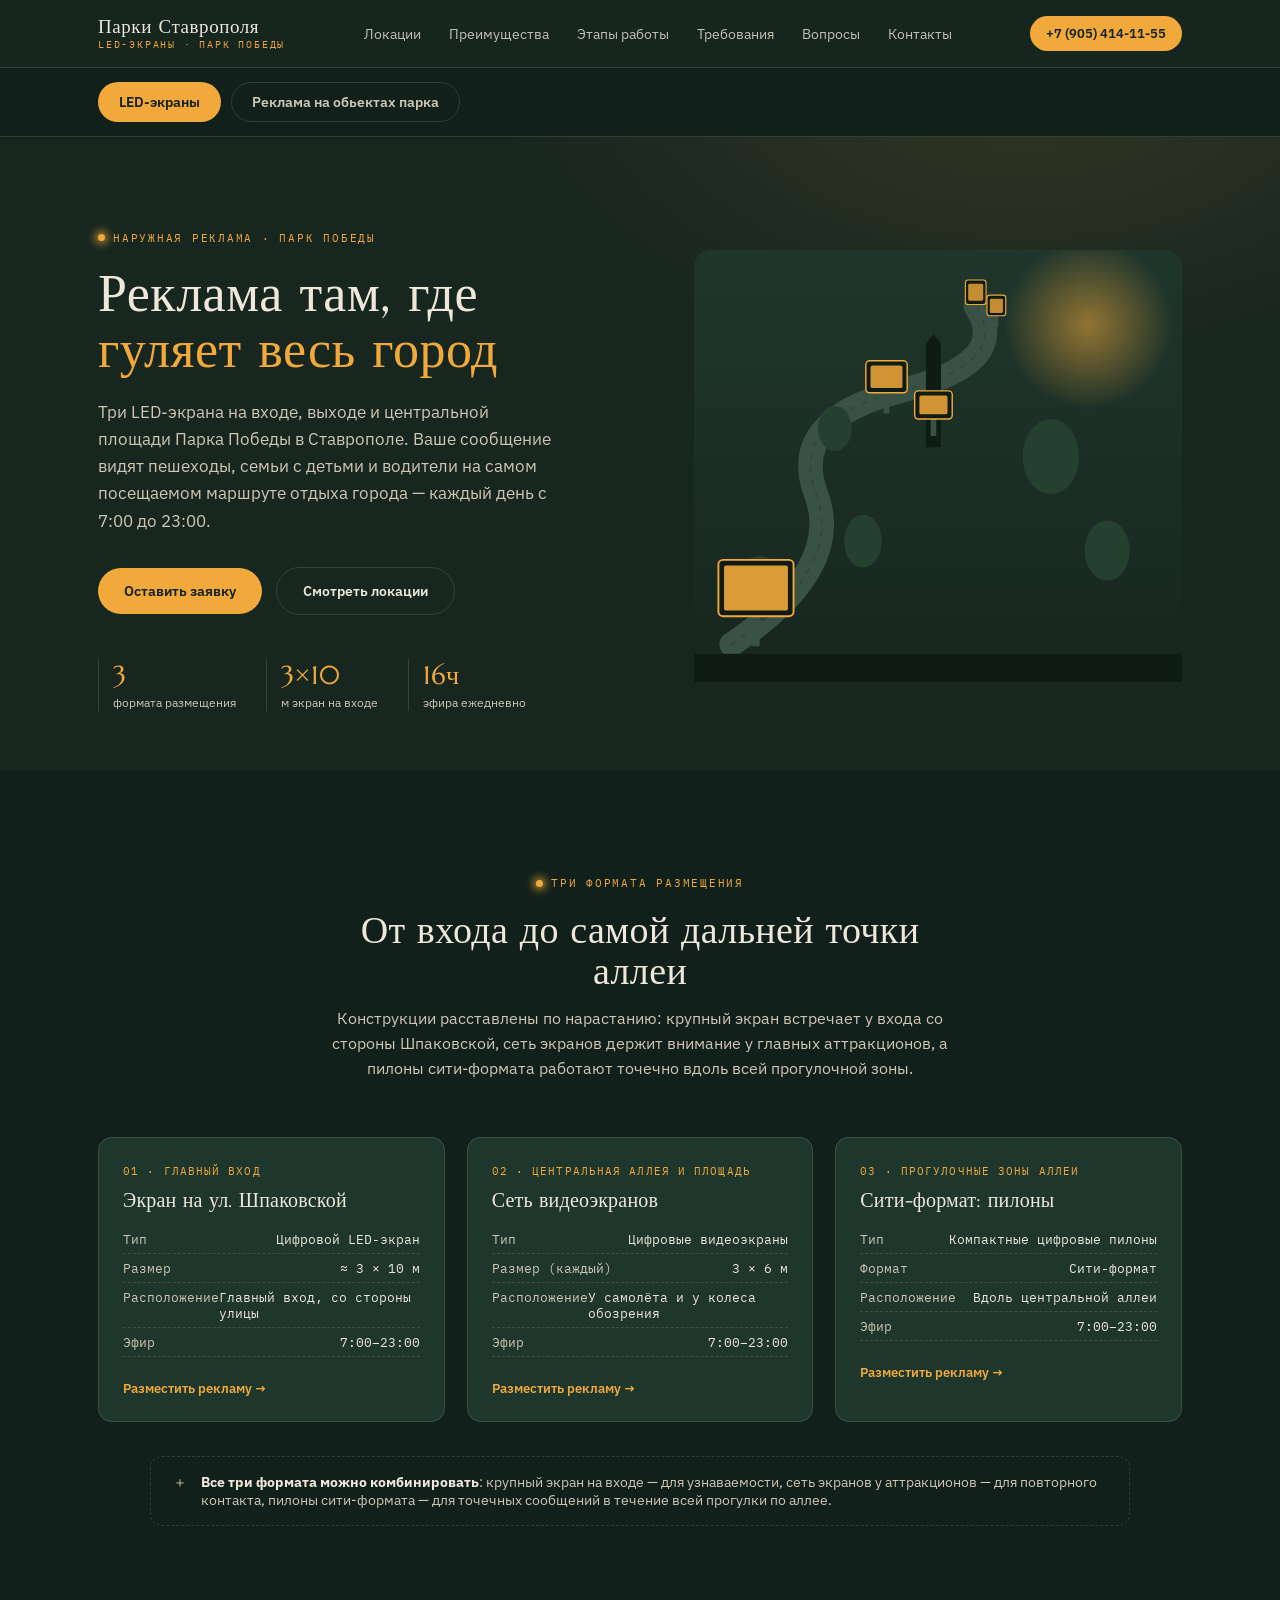
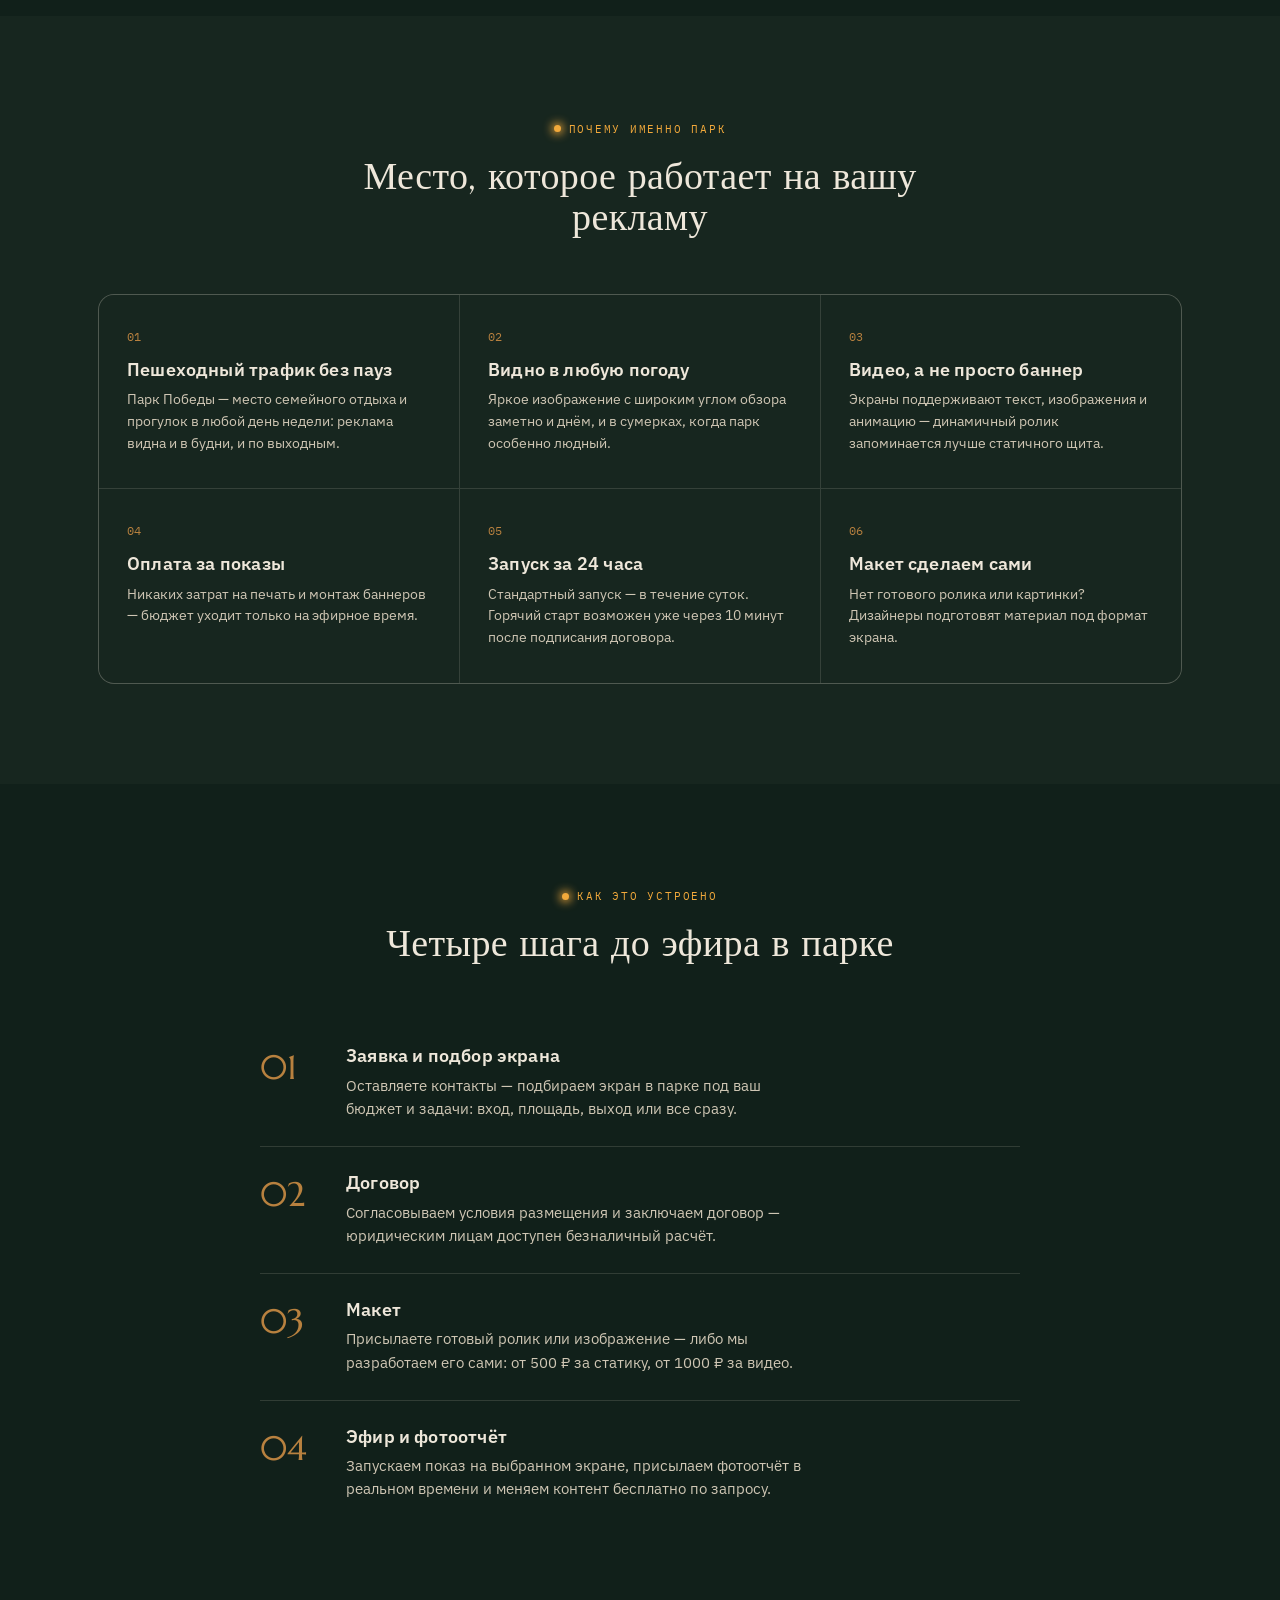
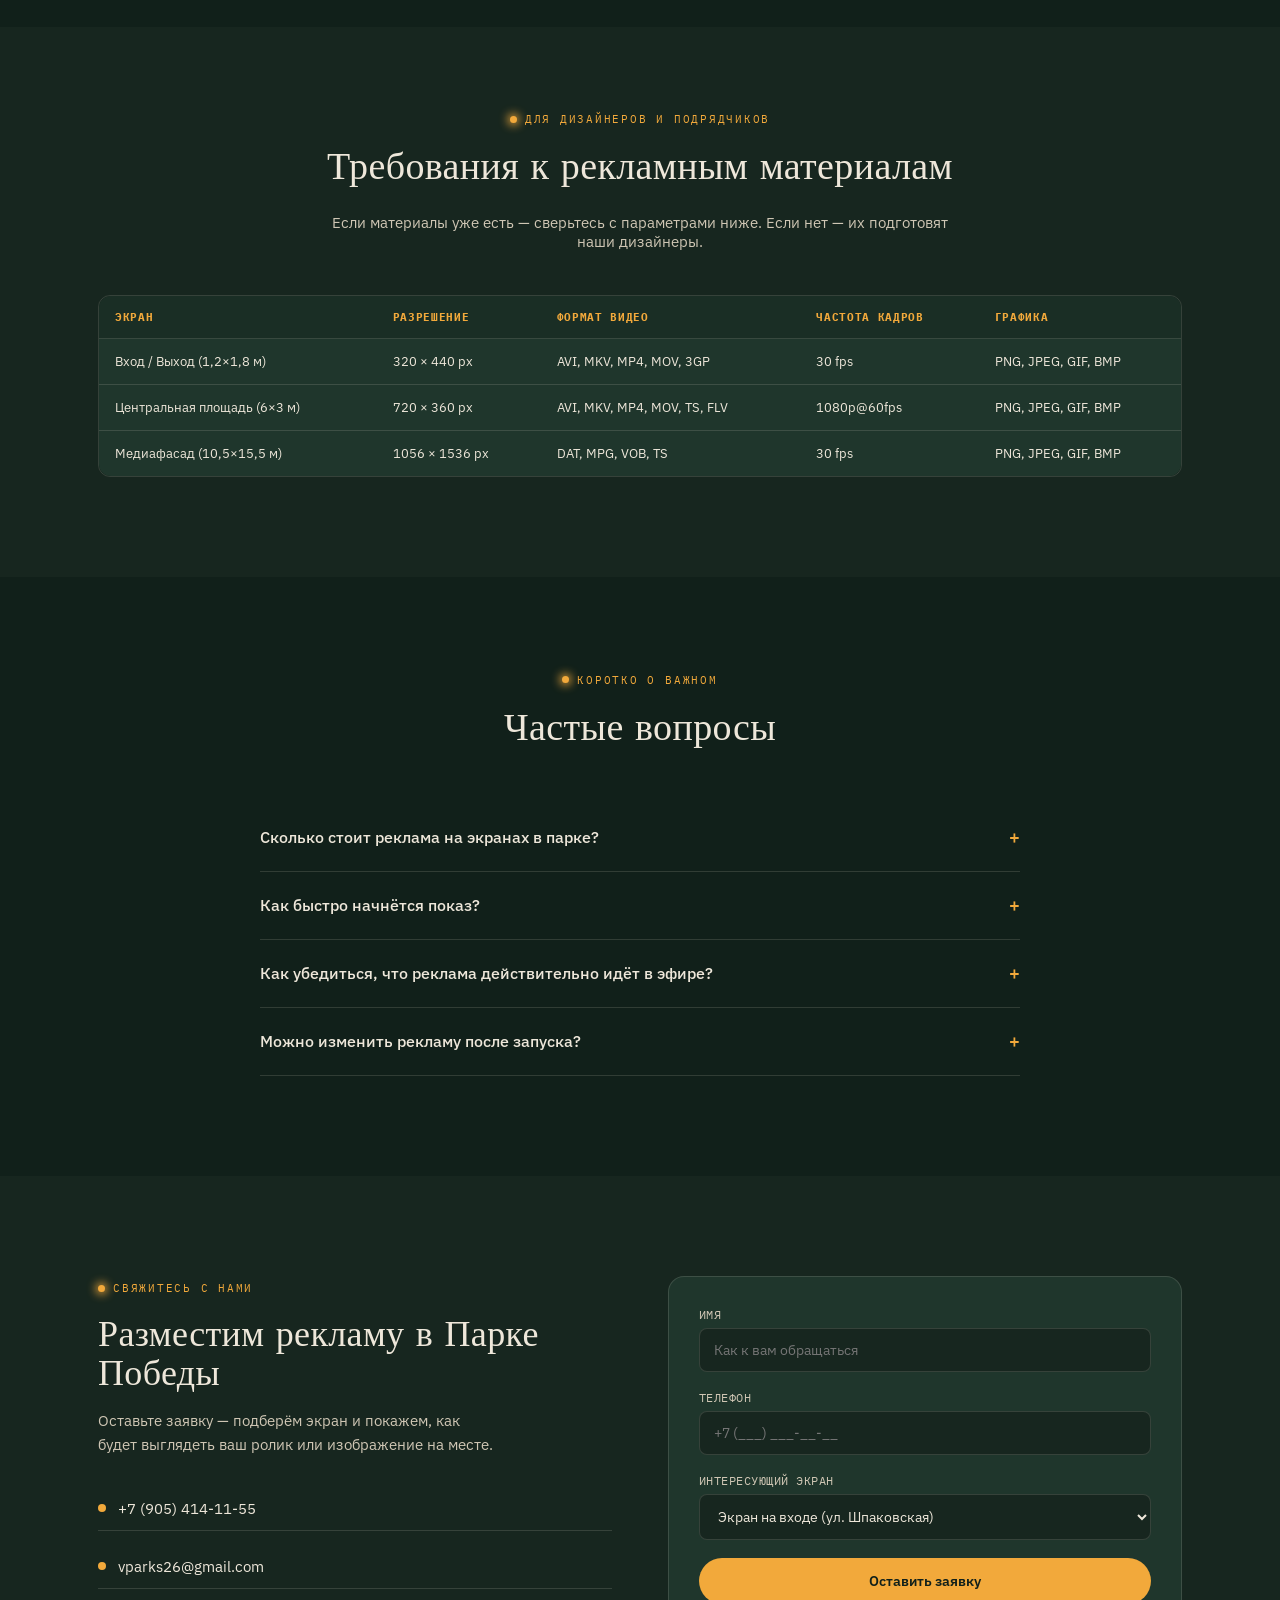
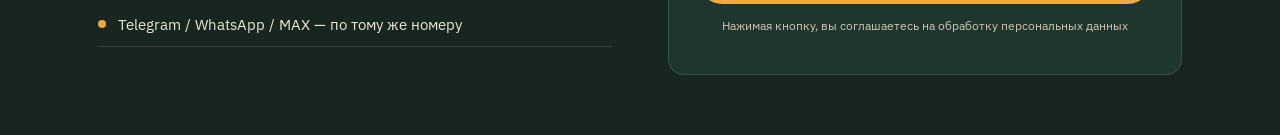
==== index.html @ d65bb5e5 "Add files via upload" ====
<!DOCTYPE html>
<html lang="ru">
<head>
<meta charset="UTF-8">
<meta name="viewport" content="width=device-width, initial-scale=1.0">
<title>Реклама в парках Ставрополя — LED-экраны и лавочки</title>
<link rel="preconnect" href="https://fonts.googleapis.com">
<link href="https://fonts.googleapis.com/css2?family=Marcellus&family=IBM+Plex+Sans:wght@400;500;600;700&family=IBM+Plex+Mono:wght@400;500&display=swap" rel="stylesheet">
<link rel="stylesheet" href="style.css">
</head>
<body>

<header>
  <div class="headbar">
    <div class="logo">
      <span class="l1">Парки Ставрополя</span>
      <span class="l2" id="logoSub">LED-экраны · Парк Победы</span>
    </div>
    <button class="nav-toggle" id="navToggle" aria-label="Меню">☰</button>
    <nav id="mainNav"></nav>
    <a class="head-cta copy-link" href="tel:+79054141155" data-tooltip="Скопировать номер">+7 (905) 414-11-55</a>
  </div>
</header>

<div class="tabbar">
  <div class="tabbar-inner">
    <span class="tab-indicator" id="tabIndicator"></span>
    <button class="tab-btn active" id="tabBtnScreens" onclick="setTab('screens')">LED-экраны</button>
    <button class="tab-btn" id="tabBtnBenches" onclick="setTab('benches')">Реклама на обьектах парка</button>
  </div>
</div>

<div class="pages-wrap" id="pagesWrap">

<div class="page active" id="page-screens">

<section class="hero">
  <div class="wrap">
    <div>
      <span class="eyebrow">Наружная реклама · Парк Победы</span>
      <h1>Реклама там, где <em>гуляет весь&nbsp;город</em></h1>
      <p class="lead">Три LED-экрана на входе, выходе и центральной площади Парка Победы в Ставрополе. Ваше сообщение видят пешеходы, семьи с детьми и водители на самом посещаемом маршруте отдыха города — каждый день с 7:00 до 23:00.</p>
      <div class="cta-row">
        <a class="btn btn-primary" href="#contact">Оставить заявку</a>
        <a class="btn btn-ghost" href="#path">Смотреть локации</a>
      </div>
      <div class="hero-stats">
        <div><span class="num">3</span><span class="lbl">формата размещения</span></div>
        <div><span class="num">3×10</span><span class="lbl">м экран на входе</span></div>
        <div><span class="num">16ч</span><span class="lbl">эфира ежедневно</span></div>
      </div>
    </div>
    <div class="hero-art">
      <svg viewBox="0 0 520 460" xmlns="http://www.w3.org/2000/svg" role="img" aria-label="Иллюстрация парка вечером с рекламным экраном">
        <defs>
          <radialGradient id="glow" cx="50%" cy="50%" r="50%">
            <stop offset="0%" stop-color="#F2A93B" stop-opacity="0.55"/>
            <stop offset="100%" stop-color="#F2A93B" stop-opacity="0"/>
          </radialGradient>
          <linearGradient id="sky" x1="0" y1="0" x2="0" y2="1">
            <stop offset="0%" stop-color="#1F362C"/>
            <stop offset="100%" stop-color="#17261F"/>
          </linearGradient>
        </defs>
        <rect width="520" height="460" fill="url(#sky)" rx="18"/>
        <circle cx="420" cy="80" r="90" fill="url(#glow)"/>
        <!-- path -->
        <path d="M40 420 Q160 340 130 260 Q100 180 220 150 Q340 120 300 60" stroke="#3A5245" stroke-width="26" fill="none" stroke-linecap="round"/>
        <path d="M40 420 Q160 340 130 260 Q100 180 220 150 Q340 120 300 60" stroke="#2A4237" stroke-width="2" fill="none" stroke-dasharray="4 10" stroke-linecap="round" opacity="0.6"/>
        <!-- trees -->
        <g fill="#26402F">
          <ellipse cx="70" cy="360" rx="26" ry="34"/>
          <ellipse cx="180" cy="310" rx="20" ry="28"/>
          <ellipse cx="380" cy="220" rx="30" ry="40"/>
          <ellipse cx="440" cy="320" rx="24" ry="32"/>
          <ellipse cx="150" cy="190" rx="18" ry="24"/>
        </g>
        <!-- obelisk silhouette -->
        <g transform="translate(255,90)">
          <polygon points="0,0 8,10 8,120 -8,120 -8,10" fill="#0F1B15"/>
          <polygon points="0,0 -8,10 8,10" fill="#0F1B15"/>
        </g>
        <!-- screen 1: main entrance, large 3x10m format -->
        <g transform="translate(66,388)">
          <rect x="-4" y="0" width="8" height="34" fill="#3A5245"/>
          <rect x="-40" y="-58" width="80" height="60" rx="5" fill="#0F1B15" stroke="#F2A93B" stroke-width="2"/>
          <rect x="-34" y="-52" width="68" height="48" rx="2" fill="#F2A93B" opacity="0.9"/>
        </g>
        <!-- screens 2: network near attractions, 3x6m each -->
        <g transform="translate(205,150)">
          <rect x="-3" y="0" width="6" height="24" fill="#3A5245"/>
          <rect x="-22" y="-32" width="44" height="34" rx="4" fill="#0F1B15" stroke="#F2A93B" stroke-width="1.5"/>
          <rect x="-17" y="-27" width="34" height="24" rx="2" fill="#F2A93B" opacity="0.85"/>
        </g>
        <g transform="translate(255,178)">
          <rect x="-3" y="0" width="6" height="20" fill="#3A5245"/>
          <rect x="-20" y="-28" width="40" height="30" rx="4" fill="#0F1B15" stroke="#F2A93B" stroke-width="1.5"/>
          <rect x="-15" y="-23" width="30" height="20" rx="2" fill="#F2A93B" opacity="0.85"/>
        </g>
        <!-- city-format pylons: compact, on the alley -->
        <g transform="translate(300,56)">
          <rect x="-2" y="0" width="4" height="18" fill="#3A5245"/>
          <rect x="-11" y="-24" width="22" height="26" rx="3" fill="#0F1B15" stroke="#F2A93B" stroke-width="1.2"/>
          <rect x="-8" y="-20" width="16" height="18" rx="1.5" fill="#F2A93B" opacity="0.8"/>
        </g>
        <g transform="translate(322,68)">
          <rect x="-2" y="0" width="4" height="14" fill="#3A5245"/>
          <rect x="-10" y="-20" width="20" height="22" rx="3" fill="#0F1B15" stroke="#F2A93B" stroke-width="1.2"/>
          <rect x="-7" y="-16" width="14" height="15" rx="1.5" fill="#F2A93B" opacity="0.8"/>
        </g>
        <!-- ground -->
        <rect x="0" y="430" width="520" height="30" fill="#0F1B15"/>
      </svg>
    </div>
  </div>
</section>

<section class="path-section" id="path">
  <div class="wrap">
    <div class="section-head">
      <span class="eyebrow">Три формата размещения</span>
      <h2>От входа до самой дальней точки аллеи</h2>
      <p>Конструкции расставлены по нарастанию: крупный экран встречает у входа со стороны Шпаковской, сеть экранов держит внимание у главных аттракционов, а пилоны сити-формата работают точечно вдоль всей прогулочной зоны.</p>
    </div>

    <div class="stops">
      <div class="stop-card">
        <span class="stop-tag">01 · Главный вход</span>
        <h3>Экран на ул. Шпаковской</h3>
        <ul class="spec-list">
          <li><span>Тип</span><span>Цифровой LED-экран</span></li>
          <li><span>Размер</span><span>≈ 3 × 10 м</span></li>
          <li><span>Расположение</span><span>Главный вход, со стороны улицы</span></li>
          <li><span>Эфир</span><span>7:00–23:00</span></li>
        </ul>
        <a class="mini-btn" href="#contact">Разместить рекламу →</a>
      </div>
      <div class="stop-card">
        <span class="stop-tag">02 · Центральная аллея и площадь</span>
        <h3>Сеть видеоэкранов</h3>
        <ul class="spec-list">
          <li><span>Тип</span><span>Цифровые видеоэкраны</span></li>
          <li><span>Размер (каждый)</span><span>3 × 6 м</span></li>
          <li><span>Расположение</span><span>У самолёта и у колеса обозрения</span></li>
          <li><span>Эфир</span><span>7:00–23:00</span></li>
        </ul>
        <a class="mini-btn" href="#contact">Разместить рекламу →</a>
      </div>
      <div class="stop-card">
        <span class="stop-tag">03 · Прогулочные зоны аллеи</span>
        <h3>Сити-формат: пилоны</h3>
        <ul class="spec-list">
          <li><span>Тип</span><span>Компактные цифровые пилоны</span></li>
          <li><span>Формат</span><span>Сити-формат</span></li>
          <li><span>Расположение</span><span>Вдоль центральной аллеи</span></li>
          <li><span>Эфир</span><span>7:00–23:00</span></li>
        </ul>
        <a class="mini-btn" href="#contact">Разместить рекламу →</a>
      </div>
    </div>

    <div class="bonus-note">
      <span>＋</span>
      <div><b>Все три формата можно комбинировать</b>: крупный экран на входе — для узнаваемости, сеть экранов у аттракционов — для повторного контакта, пилоны сити-формата — для точечных сообщений в течение всей прогулки по аллее.</div>
    </div>
  </div>
</section>

<section class="advantages" id="advantages">
  <div class="wrap">
    <div class="section-head">
      <span class="eyebrow">Почему именно парк</span>
      <h2>Место, которое работает на вашу рекламу</h2>
    </div>
    <div class="adv-grid">
      <div class="adv-cell">
        <div class="adv-num">01</div>
        <h3>Пешеходный трафик без пауз</h3>
        <p>Парк Победы — место семейного отдыха и прогулок в любой день недели: реклама видна и в будни, и по выходным.</p>
      </div>
      <div class="adv-cell">
        <div class="adv-num">02</div>
        <h3>Видно в любую погоду</h3>
        <p>Яркое изображение с широким углом обзора заметно и днём, и в сумерках, когда парк особенно людный.</p>
      </div>
      <div class="adv-cell">
        <div class="adv-num">03</div>
        <h3>Видео, а не просто баннер</h3>
        <p>Экраны поддерживают текст, изображения и анимацию — динамичный ролик запоминается лучше статичного щита.</p>
      </div>
      <div class="adv-cell">
        <div class="adv-num">04</div>
        <h3>Оплата за показы</h3>
        <p>Никаких затрат на печать и монтаж баннеров — бюджет уходит только на эфирное время.</p>
      </div>
      <div class="adv-cell">
        <div class="adv-num">05</div>
        <h3>Запуск за 24 часа</h3>
        <p>Стандартный запуск — в течение суток. Горячий старт возможен уже через 10 минут после подписания договора.</p>
      </div>
      <div class="adv-cell">
        <div class="adv-num">06</div>
        <h3>Макет сделаем сами</h3>
        <p>Нет готового ролика или картинки? Дизайнеры подготовят материал под формат экрана.</p>
      </div>
    </div>
  </div>
</section>

<section class="steps" id="steps">
  <div class="wrap">
    <div class="section-head">
      <span class="eyebrow">Как это устроено</span>
      <h2>Четыре шага до эфира в парке</h2>
    </div>
    <div class="steps-list">
      <div class="step-row">
        <div class="step-idx">01</div>
        <div>
          <h3>Заявка и подбор экрана</h3>
          <p>Оставляете контакты — подбираем экран в парке под ваш бюджет и задачи: вход, площадь, выход или все сразу.</p>
        </div>
      </div>
      <div class="step-row">
        <div class="step-idx">02</div>
        <div>
          <h3>Договор</h3>
          <p>Согласовываем условия размещения и заключаем договор — юридическим лицам доступен безналичный расчёт.</p>
        </div>
      </div>
      <div class="step-row">
        <div class="step-idx">03</div>
        <div>
          <h3>Макет</h3>
          <p>Присылаете готовый ролик или изображение — либо мы разработаем его сами: от 500 ₽ за статику, от 1000 ₽ за видео.</p>
        </div>
      </div>
      <div class="step-row">
        <div class="step-idx">04</div>
        <div>
          <h3>Эфир и фотоотчёт</h3>
          <p>Запускаем показ на выбранном экране, присылаем фотоотчёт в реальном времени и меняем контент бесплатно по запросу.</p>
        </div>
      </div>
    </div>
  </div>
</section>

<section class="techspecs" id="specs">
  <div class="wrap">
    <div class="section-head">
      <span class="eyebrow">Для дизайнеров и подрядчиков</span>
      <h2>Требования к рекламным материалам</h2>
    </div>
    <p class="section-lead">Если материалы уже есть — сверьтесь с параметрами ниже. Если нет — их подготовят наши дизайнеры.</p>
    <div class="table-scroll">
      <table class="spec-table">
        <thead>
          <tr>
            <th>Экран</th>
            <th>Разрешение</th>
            <th>Формат видео</th>
            <th>Частота кадров</th>
            <th>Графика</th>
          </tr>
        </thead>
        <tbody>
          <tr>
            <td>Вход / Выход (1,2×1,8 м)</td>
            <td>320 × 440 px</td>
            <td>AVI, MKV, MP4, MOV, 3GP</td>
            <td>30 fps</td>
            <td>PNG, JPEG, GIF, BMP</td>
          </tr>
          <tr>
            <td>Центральная площадь (6×3 м)</td>
            <td>720 × 360 px</td>
            <td>AVI, MKV, MP4, MOV, TS, FLV</td>
            <td>1080p@60fps</td>
            <td>PNG, JPEG, GIF, BMP</td>
          </tr>
          <tr>
            <td>Медиафасад (10,5×15,5 м)</td>
            <td>1056 × 1536 px</td>
            <td>DAT, MPG, VOB, TS</td>
            <td>30 fps</td>
            <td>PNG, JPEG, GIF, BMP</td>
          </tr>
        </tbody>
      </table>
    </div>
  </div>
</section>

<section class="faq" id="faq">
  <div class="wrap">
    <div class="section-head">
      <span class="eyebrow">Коротко о важном</span>
      <h2>Частые вопросы</h2>
    </div>
    <div class="faq-list" id="faqList">
      <div class="faq-item">
        <button class="faq-q">Сколько стоит реклама на экранах в парке?<span class="icon">+</span></button>
        <div class="faq-a"><p>Цена зависит от экрана, частоты и длительности размещения. Оставьте заявку — подготовим персональное предложение.</p></div>
      </div>
      <div class="faq-item">
        <button class="faq-q">Как быстро начнётся показ?<span class="icon">+</span></button>
        <div class="faq-a"><p>В обычном режиме — в течение 24 часов.</p></div>
      </div>
      <div class="faq-item">
        <button class="faq-q">Как убедиться, что реклама действительно идёт в эфире?<span class="icon">+</span></button>
        <div class="faq-a"><p>Присылаем фотоотчёт в режиме реального времени с экрана в парке.</p></div>
      </div>
      <div class="faq-item">
        <button class="faq-q">Можно изменить рекламу после запуска?<span class="icon">+</span></button>
        <div class="faq-a"><p>Да, замена контента происходит быстро.</p></div>
      </div>
    </div>
  </div>
</section>

<section class="contact" id="contact">
  <div class="wrap">
    <div class="contact-grid">
      <div>
        <span class="eyebrow">Свяжитесь с нами</span>
        <h2>Разместим рекламу в Парке Победы</h2>
        <p class="lead">Оставьте заявку — подберём экран и покажем, как будет выглядеть ваш ролик или изображение на месте.</p>
        <div class="contact-channels">
          <div class="channel"><span class="dot"></span> <a class="copy-link" href="tel:+79054141155" data-tooltip="Скопировать номер">+7 (905) 414-11-55</a></div>
          <div class="channel"><span class="dot"></span> <a class="copy-link open-mail" href="mailto:vparks26@gmail.com" data-tooltip="Написать письмо">vparks26@gmail.com</a></div>
          <div class="channel"><span class="dot"></span> Telegram / WhatsApp / MAX — по тому же номеру</div>
        </div>
      </div>
      <form class="form-card" id="leadForm" onsubmit="return sendToGmail(event);">
        <label for="fname">Имя</label>
        <input id="fname" type="text" placeholder="Как к вам обращаться" required>
        <label for="fphone">Телефон</label>
        <input id="fphone" type="tel" placeholder="+7 (___) ___-__-__" required>
        <label for="fscreen">Интересующий экран</label>
        <select id="fscreen">
          <option>Экран на входе (ул. Шпаковская)</option>
          <option>Сеть экранов на аллее и площади</option>
          <option>Сити-формат (пилоны)</option>
          <option>Все форматы сразу</option>
        </select>
        <button class="btn btn-primary" type="submit">Оставить заявку</button>
        <p class="form-note">Нажимая кнопку, вы соглашаетесь на обработку персональных данных</p>
      </form>
    </div>
  </div>
</section>

</div><!-- /page-screens -->

<div class="page" id="page-benches">

<section class="hero">
  <div class="wrap">
    <div>
      <span class="eyebrow">Наружная реклама · Лавочки в парках</span>
      <h1>Реклама там, где <em>останавливаются, а не проходят мимо</em></h1>
      <p class="lead">Брендированные лавочки в Парке Победы и Центральном парке Ставрополя. Пока посетитель отдыхает, читает или ждёт — ваша реклама рядом дольше, чем на любом экране.</p>
      <div class="cta-row">
        <a class="btn btn-primary" href="#contact-benches">Оставить заявку</a>
        <a class="btn btn-ghost" href="#locations-benches">Смотреть локации</a>
      </div>
      <div class="hero-stats">
        <div><span class="num">2</span><span class="lbl">парка города</span></div>
        <div><span class="num">2</span><span class="lbl">формата размещения</span></div>
        <div><span class="num">24/7</span><span class="lbl">реклама на месте</span></div>
        <div><span class="num">10 мин</span><span class="lbl">до старта размещения</span></div>
      </div>
    </div>
    <div class="hero-art">
      <svg viewBox="0 0 520 460" xmlns="http://www.w3.org/2000/svg" role="img" aria-label="Иллюстрация лавочки с рекламной табличкой в парке">
        <defs>
          <radialGradient id="glow2" cx="50%" cy="50%" r="50%">
            <stop offset="0%" stop-color="#F2A93B" stop-opacity="0.5"/>
            <stop offset="100%" stop-color="#F2A93B" stop-opacity="0"/>
          </radialGradient>
          <linearGradient id="sky2" x1="0" y1="0" x2="0" y2="1">
            <stop offset="0%" stop-color="#1F362C"/>
            <stop offset="100%" stop-color="#17261F"/>
          </linearGradient>
        </defs>
        <rect width="520" height="460" fill="url(#sky2)" rx="18"/>
        <circle cx="120" cy="90" r="100" fill="url(#glow2)"/>
        <!-- alley path -->
        <path d="M0 300 Q170 260 260 300 Q360 340 520 300" stroke="#2A4237" stroke-width="3" fill="none" stroke-dasharray="4 10" opacity="0.6"/>
        <!-- trees -->
        <g fill="#26402F">
          <ellipse cx="60" cy="180" rx="34" ry="46"/>
          <ellipse cx="450" cy="150" rx="30" ry="40"/>
          <ellipse cx="480" cy="240" rx="22" ry="30"/>
          <ellipse cx="30" cy="260" rx="20" ry="26"/>
        </g>
        <!-- bench 1 -->
        <g transform="translate(150,330)">
          <rect x="-70" y="0" width="140" height="10" rx="3" fill="#3A5245"/>
          <rect x="-64" y="-46" width="128" height="14" rx="3" fill="#3A5245"/>
          <rect x="-58" y="10" width="10" height="34" fill="#25402F"/>
          <rect x="48" y="10" width="10" height="34" fill="#25402F"/>
          <rect x="-42" y="-42" width="84" height="30" rx="3" fill="#0F1B15" stroke="#F2A93B" stroke-width="1.5"/>
          <rect x="-37" y="-37" width="74" height="20" rx="2" fill="#F2A93B" opacity="0.9"/>
        </g>
        <!-- bench 2, smaller / farther -->
        <g transform="translate(370,300)">
          <rect x="-46" y="0" width="92" height="7" rx="2" fill="#3A5245"/>
          <rect x="-42" y="-30" width="84" height="9" rx="2" fill="#3A5245"/>
          <rect x="-38" y="7" width="7" height="22" fill="#25402F"/>
          <rect x="31" y="7" width="7" height="22" fill="#25402F"/>
          <rect x="-27" y="-27" width="54" height="19" rx="2" fill="#0F1B15" stroke="#F2A93B" stroke-width="1.2"/>
          <rect x="-23" y="-24" width="46" height="13" rx="1.5" fill="#F2A93B" opacity="0.85"/>
        </g>
        <!-- ground -->
        <rect x="0" y="380" width="520" height="80" fill="#0F1B15"/>
      </svg>
    </div>
  </div>
</section>

<section class="path-section" id="locations-benches">
  <div class="wrap">
    <div class="section-head">
      <span class="eyebrow">Два парка — одна сеть</span>
      <h2>Реклама на лавочках парка</h2>
      <p>Размещаем рекламные таблички и брендирование на лавочках вдоль центральных аллей — там, где люди задерживаются на несколько минут, а не проходят транзитом.</p>
    </div>

    <div class="stops">
      <div class="stop-card">
        <span class="stop-tag">Парк № 1</span>
        <h3>Парк Победы</h3>
        <ul class="spec-list">
          <li><span>Зона размещения</span><span>Центральная аллея</span></li>
          <li><span>Рядом с</span><span>Аттракционами, зонами отдыха</span></li>
          <li><span>Формат</span><span>Табличка / полная лавочка</span></li>
          <li><span>Доступность</span><span>Круглосуточно</span></li>
        </ul>
        <a class="mini-btn" href="#contact-benches">Разместить рекламу →</a>
      </div>
      <div class="stop-card">
        <span class="stop-tag">Парк № 2</span>
        <h3>Центральный парк</h3>
        <ul class="spec-list">
          <li><span>Зона размещения</span><span>Прогулочные аллеи</span></li>
          <li><span>Рядом с</span><span>Зонами отдыха, детскими площадками</span></li>
          <li><span>Формат</span><span>Табличка / полная лавочка</span></li>
          <li><span>Доступность</span><span>Круглосуточно</span></li>
        </ul>
        <a class="mini-btn" href="#contact-benches">Разместить рекламу →</a>
      </div>
    </div>

    <div class="bonus-note">
      <span>＋</span>
      <div><b>Можно занять сразу оба парка</b> — так реклама охватывает и посетителей Парка Победы, и жителей, которые гуляют в Центральном парке, без пересечения аудитории.</div>
    </div>
  </div>
</section>

<section class="advantages" id="advantages-benches">
  <div class="wrap">
    <div class="section-head">
      <span class="eyebrow">Почему лавочки работают</span>
      <h2>Реклама, у которой есть время на контакт</h2>
    </div>
    <div class="adv-grid">
      <div class="adv-cell">
        <div class="adv-num">01</div>
        <h3>Долгий визуальный контакт</h3>
        <p>Человек сидит на лавочке несколько минут — гораздо дольше, чем длится показ на экране.</p>
      </div>
      <div class="adv-cell">
        <div class="adv-num">02</div>
        <h3>Работает все время работы парка</h3>
        <p>В отличие от экранов с эфирным временем, табличка на лавочке видна и днём, и вечером, без перерывов.</p>
      </div>
      <div class="adv-cell">
        <div class="adv-num">03</div>
        <h3>Локальный охват</h3>
        <p>Лавочки в парке своего района — точный способ достучаться до соседей и жителей ближайших кварталов.</p>
      </div>
      <div class="adv-cell">
        <div class="adv-num">04</div>
        <h3>Доступная цена входа</h3>
        <p>Размещение на лавочке дешевле экрана — хороший формат для локального и небольшого бизнеса.</p>
      </div>
      <div class="adv-cell">
        <div class="adv-num">05</div>
        <h3>Заметно на уровне глаз</h3>
        <p>Табличка на спинке лавочки находится в зоне естественного взгляда прохожих и сидящих рядом.</p>
      </div>
      <div class="adv-cell">
        <div class="adv-num">06</div>
        <h3>Необычно решение</h3>
        <p>Реклама на лавочках мало где используется, поэтому будет запоминатся лучше.</p>
      </div>
    </div>
  </div>
</section>

<section class="steps" id="steps-benches">
  <div class="wrap">
    <div class="section-head">
      <span class="eyebrow">Как это устроено</span>
      <h2>Четыре шага до размещения на лавочке</h2>
    </div>
    <div class="steps-list">
      <div class="step-row">
        <div class="step-idx">01</div>
        <div>
          <h3>Заявка и выбор парка</h3>
          <p>Оставляете контакты — подбираем лавочки в Парке Победы, Центральном парке или сразу в обоих.</p>
        </div>
      </div>
      <div class="step-row">
        <div class="step-idx">02</div>
        <div>
          <h3>Договор</h3>
          <p>Согласовываем количество лавочек, формат и срок размещения, заключаем договор.</p>
        </div>
      </div>
      <div class="step-row">
        <div class="step-idx">03</div>
        <div>
          <h3>Макет таблички</h3>
          <p>Присылаете свой дизайн — либо мы разработаем табличку или брендирование лавочки под ваш бренд.</p>
        </div>
      </div>
      <div class="step-row">
        <div class="step-idx">04</div>
        <div>
          <h3>Установка и фотоотчёт</h3>
          <p>Размещаем табличку на выбранных лавочках и присылаем фотоотчёт с готовым результатом.</p>
        </div>
      </div>
    </div>
  </div>
</section>

<section class="techspecs" id="specs-benches">
  <div class="wrap">
    <div class="section-head">
      <span class="eyebrow">Форматы размещения</span>
      <h2>Табличка или полная лавочка</h2>
    </div>
    <p class="section-lead">Выбирайте формат под задачу — от компактной таблички до полного брендирования лавочки в фирменных цветах.</p>
    <div class="table-scroll">
      <table class="spec-table">
        <thead>
          <tr>
            <th>Формат</th>
            <th>Расположение</th>
            <th>Материал</th>
            <th>Срок размещения</th>
          </tr>
        </thead>
        <tbody>
          <tr>
            <td>Табличка на спинке</td>
            <td>Спинка лавочки</td>
            <td>Влагостойкий винил / пластик</td>
            <td>От 1 месяца</td>
          </tr>
          <tr>
            <td>Полное брендирование</td>
            <td>Вся лавочка целиком</td>
            <td>Износостойкое покрытие</td>
            <td>От 3 месяцев</td>
          </tr>
        </tbody>
      </table>
    </div>
  </div>
</section>

<section class="faq" id="faq-benches">
  <div class="wrap">
    <div class="section-head">
      <span class="eyebrow">Коротко о важном</span>
      <h2>Частые вопросы</h2>
    </div>
    <div class="faq-list">
      <div class="faq-item">
        <button class="faq-q">Сколько стоит размещение на лавочке?<span class="icon">+</span></button>
        <div class="faq-a"><p>Цена зависит от парка, формата и количества лавочек. Оставьте заявку — подготовим предложение под ваш бюджет.</p></div>
      </div>
      <div class="faq-item">
        <button class="faq-q">Можно разместиться сразу в двух парках?<span class="icon">+</span></button>
        <div class="faq-a"><p>Да, лавочки можно занять и в Парке Победы, и в Центральном парке — одновременно или по отдельности.</p></div>
      </div>
      <div class="faq-item">
        <button class="faq-q">Нужно ли готовить макет самостоятельно?<span class="icon">+</span></button>
        <div class="faq-a"><p>Нет, можно прислать готовый дизайн или заказать разработку таблички у нас.</p></div>
      </div>
      <div class="faq-item">
        <button class="faq-q">Как долго держится реклама на лавочке?<span class="icon">+</span></button>
        <div class="faq-a"><p>Минимальный срок размещения — от месяца, для полного брендирования — от трёх месяцев.</p></div>
      </div>
      <div class="faq-item">
        <button class="faq-q">Как узнать, что табличка установлена?<span class="icon">+</span></button>
        <div class="faq-a"><p>После установки присылаем фотоотчёт с готовым результатом на месте.</p></div>
      </div>
    </div>
  </div>
</section>

<section class="contact" id="contact-benches">
  <div class="wrap">
    <div class="contact-grid">
      <div>
        <span class="eyebrow">Свяжитесь с нами</span>
        <h2>Разместим рекламу на лавочках</h2>
        <p class="lead">Оставьте заявку — подберём парк и лавочки, покажем, как будет выглядеть табличка с вашим брендом.</p>
        <div class="contact-channels">
          <div class="channel"><span class="dot"></span> <a class="copy-link" href="tel:+79054141155" data-tooltip="Скопировать номер">+7 (905) 414-11-55</a></div>
          <div class="channel"><span class="dot"></span> <a class="copy-link open-mail" href="mailto:vparks26@gmail.com" data-tooltip="Написать письмо">vparks26@gmail.com</a></div>
          <div class="channel"><span class="dot"></span> Telegram / WhatsApp / MAX — по тому же номеру</div>
        </div>
      </div>
      <form class="form-card" id="benchForm" onsubmit="return sendBenchToGmail(event);">
        <label for="bname">Имя</label>
        <input id="bname" type="text" placeholder="Как к вам обращаться" required>
        <label for="bphone">Телефон</label>
        <input id="bphone" type="tel" placeholder="+7 (___) ___-__-__" required>
        <label for="bpark">Парк</label>
        <select id="bpark">
          <option>Парк Победы</option>
          <option>Центральный парк</option>
          <option>Оба парка</option>
        </select>
        <label for="bformat">Формат</label>
        <select id="bformat">
          <option>Табличка на спинке</option>
          <option>Полное брендирование лавочки</option>
        </select>
        <button class="btn btn-primary" type="submit">Оставить заявку</button>
        <p class="form-note">Нажимая кнопку, вы соглашаетесь на обработку персональных данных</p>
      </form>
    </div>
  </div>
</section>

</div><!-- /page-benches -->

</div><!-- /pages-wrap -->

<script src="script.js"></script>

</body>
</html>
---- style.css ----
:root{
    --spruce:#17261F;
    --spruce-2:#1F362C;
    --spruce-3:#25402F;
    --bone:#EEE7DA;
    --bone-dim:#CFC6B4;
    --amber:#F2A93B;
    --amber-dim:#B8813F;
    --moss:#7C9B79;
    --ink:#11201A;
    --ember:#C1443B;
    --line: rgba(238,231,218,0.14);
  }
  *{box-sizing:border-box;}
  html{scroll-behavior:smooth;}
  body{
    margin:0;
    background:var(--spruce);
    color:var(--bone);
    font-family:'IBM Plex Sans', sans-serif;
    -webkit-font-smoothing:antialiased;
  }
  h1,h2,h3,.display{
    font-family:'Marcellus', serif;
    font-weight:400;
    letter-spacing:0.01em;
    line-height:1.08;
  }
  .mono{font-family:'IBM Plex Mono', monospace;}
  a{color:inherit;}
  img{max-width:100%;display:block;}
  .wrap{max-width:1140px;margin:0 auto;padding:0 28px;}
  section{position:relative;}

  /* ---------- header ---------- */
  header{
    position:sticky;top:0;z-index:50;
    background:rgba(23,38,31,0.9);
    backdrop-filter:blur(8px);
    border-bottom:1px solid var(--line);
  }
  .headbar{
    display:flex;align-items:center;justify-content:space-between;
    padding:16px 28px;max-width:1140px;margin:0 auto;
  }
  .logo{
    display:flex;flex-direction:column;line-height:1;gap:4px;
  }
  .logo .l1{font-family:'Marcellus',serif;font-size:19px;letter-spacing:0.03em;}
  .logo .l2{font-family:'IBM Plex Mono',monospace;font-size:10px;letter-spacing:0.18em;text-transform:uppercase;color:var(--amber);}
  nav{display:flex;gap:28px;font-size:14px;}
  nav a{opacity:0.8;text-decoration:none;transition:opacity .2s;}
  nav a:hover{opacity:1;color:var(--amber);}
  .nav-toggle{display:none;background:none;border:1px solid var(--line);color:var(--bone);width:40px;height:40px;border-radius:8px;font-size:18px;cursor:pointer;}
  .head-cta{
    display:inline-flex;align-items:center;gap:8px;
    background:var(--amber);color:var(--ink);
    padding:9px 16px;border-radius:100px;
    font-size:13px;font-weight:600;text-decoration:none;
    white-space:nowrap;
  }
  @media(max-width:860px){
    nav{position:fixed;top:65px;left:0;right:0;background:var(--spruce-2);flex-direction:column;padding:20px 28px;gap:16px;border-bottom:1px solid var(--line);transform:translateY(-130%);transition:transform .3s ease;}
    nav.open{transform:translateY(0);}
    .nav-toggle{display:block;}
    .head-cta{display:none;}
  }

  /* ---------- tabs ---------- */
  .tabbar{
    position:sticky;top:65px;z-index:40;
    background:var(--ink);
    border-bottom:1px solid var(--line);
  }
  .tabbar-inner{
    max-width:1140px;margin:0 auto;padding:14px 28px;
    display:flex;gap:10px;position:relative;
  }
  .tab-indicator{
    position:absolute;top:14px;bottom:14px;left:28px;
    width:0;background:var(--amber);border-radius:100px;
    transition:transform .38s cubic-bezier(.65,0,.35,1), width .38s cubic-bezier(.65,0,.35,1);
    z-index:0;
  }
  .tab-btn{
    position:relative;z-index:1;
    font-family:'IBM Plex Sans',sans-serif;
    font-size:13.5px;font-weight:600;
    background:transparent;border:1px solid var(--line);
    color:var(--bone-dim);padding:10px 20px;border-radius:100px;
    cursor:pointer;transition:color .25s ease, border-color .25s ease;
  }
  .tab-btn:hover{border-color:var(--amber-dim);color:var(--bone);}
  .tab-btn.active{border-color:transparent;color:var(--ink);}
  .pages-wrap{position:relative;}
  .page{
    width:100%;
    transition:opacity .3s cubic-bezier(.4,0,.2,1), transform .3s cubic-bezier(.4,0,.2,1);
    opacity:1;transform:translateX(0);
  }
  .page:not(.active){display:none;}
  .page.anim-in-from-right{transform:translateX(28px);opacity:0;}
  .page.anim-in-from-left{transform:translateX(-28px);opacity:0;}
  .page.anim-out-to-left{transform:translateX(-28px);opacity:0;}
  .page.anim-out-to-right{transform:translateX(28px);opacity:0;}
  .page.anim-abs{position:absolute;top:0;left:0;}
  @media (prefers-reduced-motion: reduce){
    .page, .tab-indicator{transition:none !important;}
  }

  /* ---------- copy / mail tooltips ---------- */
  .copy-link{position:relative;cursor:pointer;text-decoration:none;}
  .copy-link::after{
    content:attr(data-tooltip);
    position:absolute;left:50%;bottom:calc(100% + 9px);transform:translateX(-50%) translateY(4px);
    background:var(--ink);color:var(--bone);font-size:11px;font-family:'IBM Plex Mono',monospace;
    padding:6px 10px;border-radius:6px;white-space:nowrap;border:1px solid var(--line);
    opacity:0;pointer-events:none;transition:opacity .18s ease, transform .18s ease;z-index:20;
  }
  .copy-link::before{
    content:"";position:absolute;left:50%;bottom:calc(100% + 4px);transform:translateX(-50%);
    border:5px solid transparent;border-top-color:var(--line);
    opacity:0;transition:opacity .18s ease;z-index:20;
  }
  .copy-link:hover::after, .copy-link:hover::before{opacity:1;transform:translateX(-50%) translateY(0);}
  .copy-link.copied::after{background:var(--amber);color:var(--ink);border-color:var(--amber);}
  .head-cta.copy-link::after{bottom:auto;top:calc(100% + 9px);}
  .head-cta.copy-link::before{bottom:auto;top:calc(100% + 4px);border-top-color:transparent;border-bottom-color:var(--line);}

  /* ---------- hero ---------- */
  .hero{
    padding:88px 0 60px;
    overflow:hidden;
    background:
      radial-gradient(ellipse 900px 500px at 80% -10%, rgba(242,169,59,0.12), transparent 60%),
      var(--spruce);
  }
  .hero .wrap{display:grid;grid-template-columns:1.05fr 0.95fr;gap:56px;align-items:center;}
  .eyebrow{
    display:inline-flex;align-items:center;gap:8px;
    font-family:'IBM Plex Mono',monospace;font-size:11px;letter-spacing:0.16em;text-transform:uppercase;
    color:var(--amber);margin-bottom:20px;
  }
  .eyebrow::before{content:"";width:7px;height:7px;background:var(--amber);border-radius:50%;box-shadow:0 0 10px 2px var(--amber);}
  .hero h1{font-size:clamp(32px,4.4vw,52px);margin:0 0 22px;color:var(--bone);}
  .hero h1 em{font-style:normal;color:var(--amber);}
  .hero p.lead{font-size:17px;line-height:1.6;color:var(--bone-dim);max-width:46ch;margin:0 0 32px;}
  .cta-row{display:flex;gap:14px;flex-wrap:wrap;align-items:center;}
  .btn{
    display:inline-flex;align-items:center;gap:10px;
    padding:14px 26px;border-radius:100px;font-size:14px;font-weight:600;
    text-decoration:none;cursor:pointer;border:none;font-family:inherit;
  }
  .btn-primary{background:var(--amber);color:var(--ink);}
  .btn-primary:hover{background:#ffbf5c;}
  .btn-ghost{background:transparent;color:var(--bone);border:1px solid var(--line);}
  .btn-ghost:hover{border-color:var(--amber);color:var(--amber);}
  .hero-stats{display:flex;gap:30px;margin-top:44px;flex-wrap:wrap;}
  .hero-stats div{border-left:1px solid var(--line);padding-left:14px;}
  .hero-stats .num{font-family:'Marcellus',serif;font-size:26px;color:var(--amber);display:block;}
  .hero-stats .lbl{font-size:12px;color:var(--bone-dim);}

  /* hero illustration */
  .hero-art{position:relative;}
  .hero-art svg{width:100%;height:auto;}

  /* ---------- path signature section ---------- */
  .path-section{
    background:var(--ink);
    padding:100px 0 90px;
  }
  .section-head{max-width:640px;margin:0 auto 56px;text-align:center;}
  .section-head .eyebrow{justify-content:center;}
  .section-head h2{font-size:clamp(26px,3.4vw,38px);color:var(--bone);margin:0 0 14px;}
  .section-head p{color:var(--bone-dim);font-size:15.5px;line-height:1.6;margin:0;}

  .path-svg-wrap{max-width:980px;margin:0 auto;}
  .stops{display:grid;grid-template-columns:repeat(3,1fr);gap:22px;margin-top:46px;}
  .stop-card{
    background:var(--spruce-2);
    border:1px solid var(--line);
    border-radius:14px;
    padding:26px 24px 24px;
    position:relative;
    transition:transform .25s ease, border-color .25s ease;
  }
  .stop-card:hover{transform:translateY(-4px);border-color:var(--amber-dim);}
  .stop-tag{
    font-family:'IBM Plex Mono',monospace;font-size:11px;color:var(--amber);
    letter-spacing:0.1em;text-transform:uppercase;margin-bottom:12px;display:block;
  }
  .stop-card h3{font-size:20px;margin:0 0 10px;color:var(--bone);}
  .spec-list{list-style:none;padding:0;margin:14px 0 20px;font-family:'IBM Plex Mono',monospace;font-size:12.5px;color:var(--bone-dim);}
  .spec-list li{display:flex;justify-content:space-between;padding:6px 0;border-bottom:1px dashed var(--line);}
  .spec-list li span:last-child{color:var(--bone);}
  .stop-card .mini-btn{
    display:inline-block;font-size:12.5px;color:var(--amber);text-decoration:none;font-weight:600;
  }
  .stop-card .mini-btn:hover{text-decoration:underline;}

  .bonus-note{
    max-width:980px;margin:34px auto 0;
    border:1px dashed var(--line);border-radius:12px;
    padding:16px 22px;font-size:13.5px;color:var(--bone-dim);
    display:flex;gap:14px;align-items:flex-start;
  }
  .bonus-note b{color:var(--bone);}

  /* ---------- advantages ---------- */
  .advantages{padding:100px 0;background:var(--spruce);}
  .adv-grid{display:grid;grid-template-columns:repeat(3,1fr);gap:1px;background:var(--line);border:1px solid var(--line);border-radius:16px;overflow:hidden;}
  .adv-cell{background:var(--spruce);padding:34px 28px;}
  .adv-num{font-family:'IBM Plex Mono',monospace;color:var(--amber-dim);font-size:12px;margin-bottom:16px;}
  .adv-cell h3{font-size:18px;margin:0 0 10px;color:var(--bone);font-family:'IBM Plex Sans',sans-serif;font-weight:600;}
  .adv-cell p{font-size:14px;color:var(--bone-dim);line-height:1.55;margin:0;}

  /* ---------- steps ---------- */
  .steps{padding:100px 0;background:var(--ink);}
  .steps-list{max-width:760px;margin:0 auto;}
  .step-row{
    display:grid;grid-template-columns:64px 1fr;gap:22px;
    padding:26px 0;border-bottom:1px solid var(--line);
  }
  .step-row:last-child{border-bottom:none;}
  .step-idx{font-family:'Marcellus',serif;font-size:34px;color:var(--amber-dim);}
  .step-row h3{margin:0 0 8px;font-size:18px;color:var(--bone);font-family:'IBM Plex Sans',sans-serif;font-weight:600;}
  .step-row p{margin:0;font-size:14.5px;color:var(--bone-dim);line-height:1.6;max-width:52ch;}

  /* ---------- specs table ---------- */
  .techspecs{padding:80px 0 100px;background:var(--spruce);}
  .techspecs .wrap > p.section-lead{max-width:640px;color:var(--bone-dim);font-size:14.5px;margin:-30px auto 44px;text-align:center;}
  table.spec-table{width:100%;border-collapse:collapse;font-size:13px;background:var(--spruce-2);border-radius:12px;overflow:hidden;}
  table.spec-table th,table.spec-table td{padding:14px 16px;text-align:left;border-bottom:1px solid var(--line);}
  table.spec-table th{font-family:'IBM Plex Mono',monospace;font-size:11px;letter-spacing:0.06em;text-transform:uppercase;color:var(--amber);background:rgba(0,0,0,0.15);}
  table.spec-table tr:last-child td{border-bottom:none;}
  .table-scroll{overflow-x:auto;border:1px solid var(--line);border-radius:12px;}

  /* ---------- faq ---------- */
  .faq{padding:90px 0 100px;background:var(--ink);}
  .faq-list{max-width:760px;margin:0 auto;}
  .faq-item{border-bottom:1px solid var(--line);}
  .faq-q{
    width:100%;text-align:left;background:none;border:none;color:var(--bone);
    font-family:'IBM Plex Sans',sans-serif;font-size:16px;font-weight:500;
    padding:22px 0;cursor:pointer;display:flex;justify-content:space-between;align-items:center;gap:20px;
  }
  .faq-q .icon{font-family:'IBM Plex Mono',monospace;color:var(--amber);font-size:18px;transition:transform .2s ease;flex-shrink:0;}
  .faq-item.open .icon{transform:rotate(45deg);}
  .faq-a{max-height:0;overflow:hidden;transition:max-height .3s ease;}
  .faq-a p{margin:0 0 22px;color:var(--bone-dim);font-size:14.5px;line-height:1.6;max-width:60ch;}

  /* ---------- contact ---------- */
  .contact{padding:100px 0 60px;background:var(--spruce);}
  .contact-grid{display:grid;grid-template-columns:1fr 1fr;gap:56px;align-items:start;}
  .contact h2{font-size:clamp(26px,3.4vw,36px);margin:0 0 16px;color:var(--bone);}
  .contact p.lead{color:var(--bone-dim);font-size:15px;line-height:1.6;margin:0 0 30px;max-width:44ch;}
  .contact-channels{display:flex;flex-direction:column;gap:14px;margin-bottom:8px;}
  .channel{display:flex;align-items:center;gap:12px;font-size:14.5px;padding:12px 0;border-bottom:1px solid var(--line);}
  .channel .dot{width:8px;height:8px;border-radius:50%;background:var(--amber);flex-shrink:0;}
  .form-card{background:var(--spruce-2);border:1px solid var(--line);border-radius:16px;padding:30px;}
  .form-card label{display:block;font-size:12px;color:var(--bone-dim);margin:0 0 6px;font-family:'IBM Plex Mono',monospace;letter-spacing:0.04em;text-transform:uppercase;}
  .form-card input, .form-card select{
    width:100%;padding:12px 14px;margin-bottom:18px;
    background:var(--spruce);border:1px solid var(--line);border-radius:8px;
    color:var(--bone);font-family:inherit;font-size:14px;
  }
  .form-card input:focus, .form-card select:focus{outline:2px solid var(--amber);border-color:transparent;}
  .form-card .btn{width:100%;justify-content:center;}
  .form-note{font-size:11.5px;color:var(--bone-dim);margin-top:14px;text-align:center;}


  @media(max-width:900px){
    .hero .wrap{grid-template-columns:1fr;}
    .hero-art{order:-1;}
    .adv-grid{grid-template-columns:1fr;}
    .stops{grid-template-columns:1fr;}
    .contact-grid{grid-template-columns:1fr;}
    .step-row{grid-template-columns:44px 1fr;}
  }

  :focus-visible{outline:2px solid var(--amber);outline-offset:2px;}
  @media (prefers-reduced-motion: reduce){
    *{transition:none !important;scroll-behavior:auto !important;}
  }
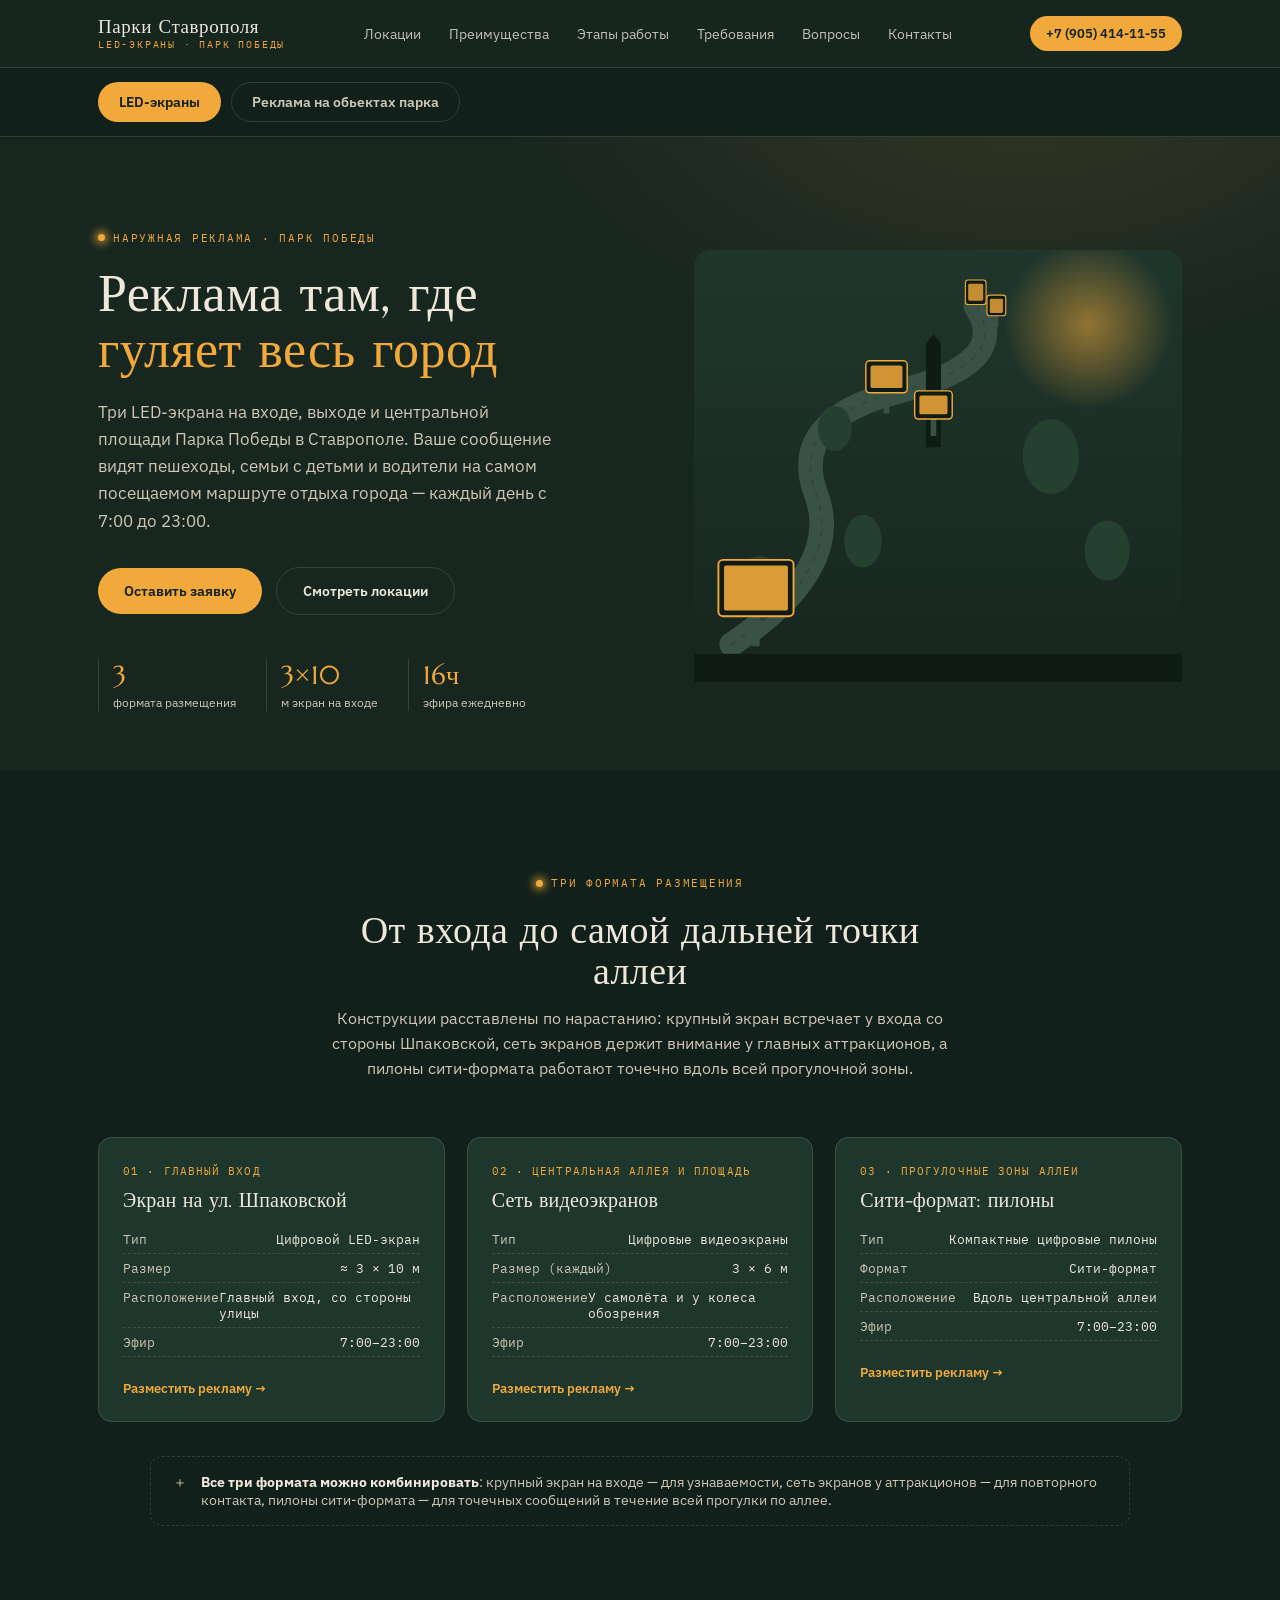
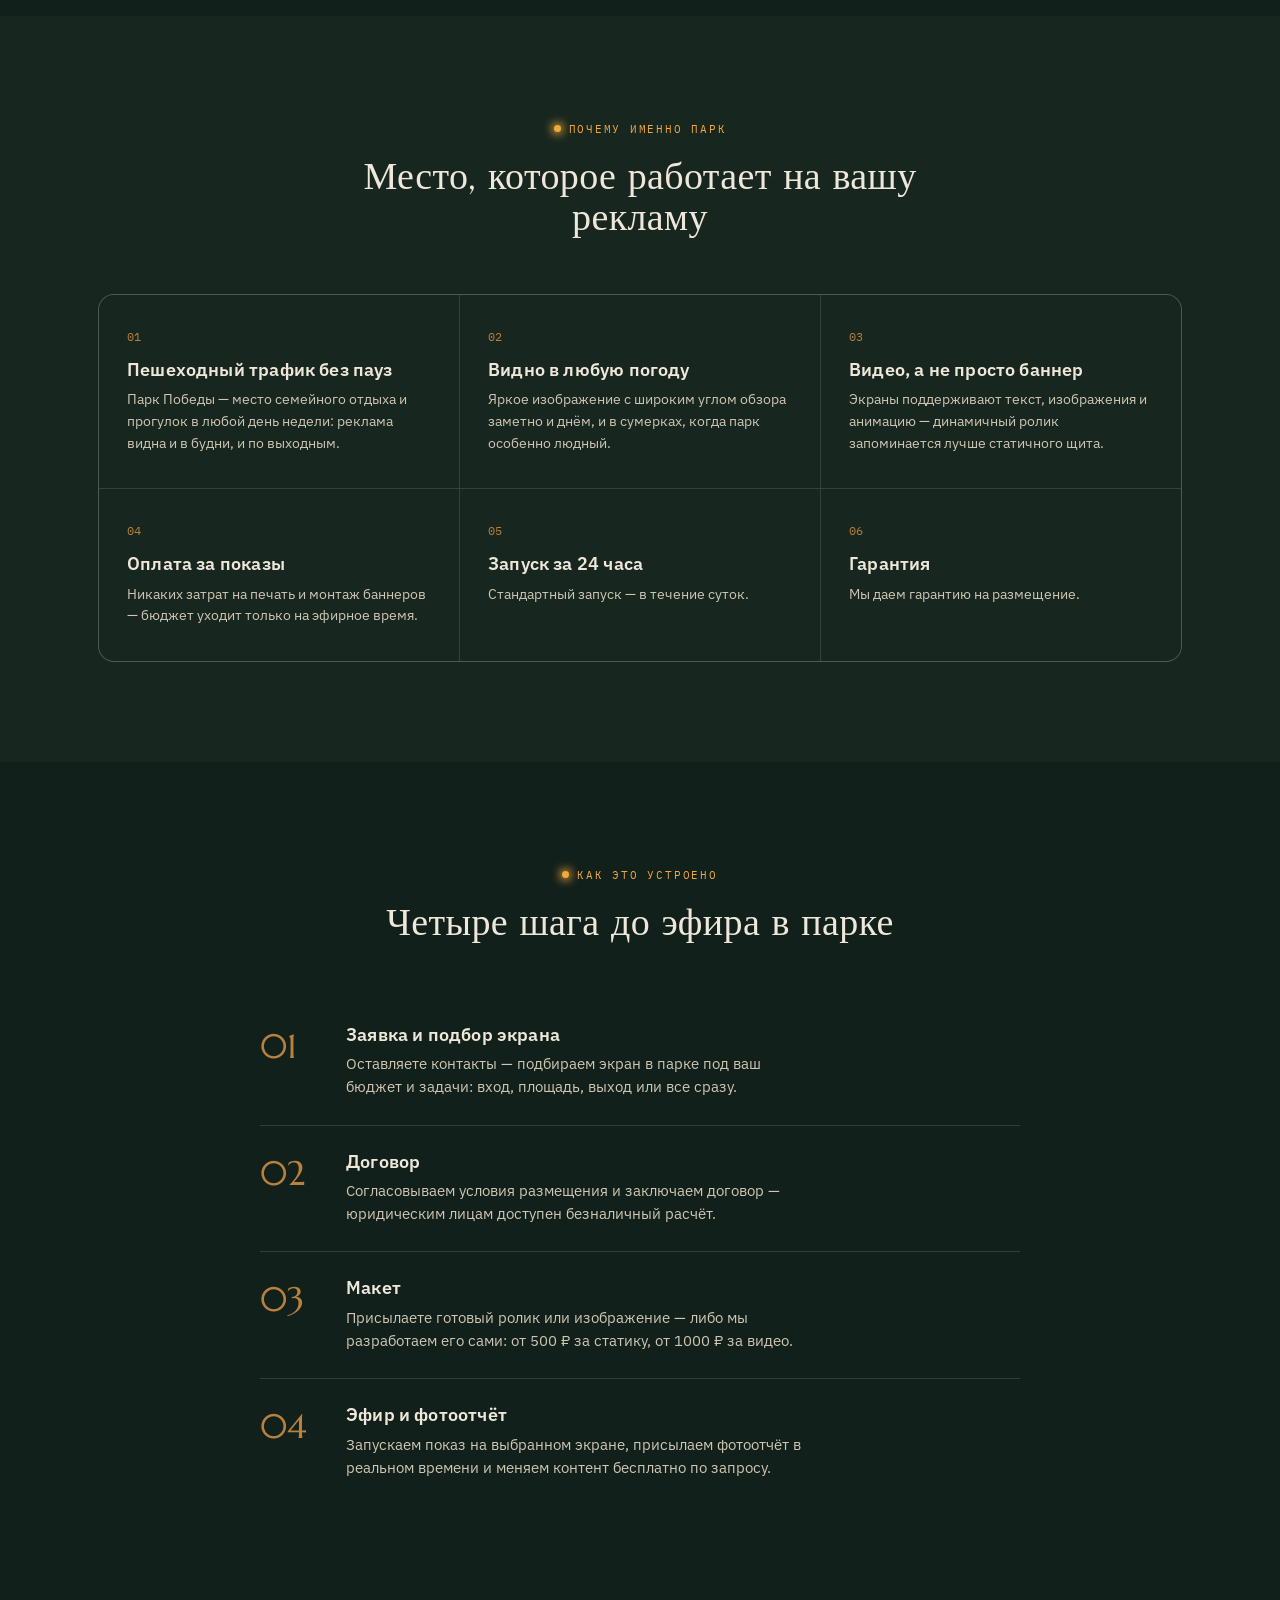
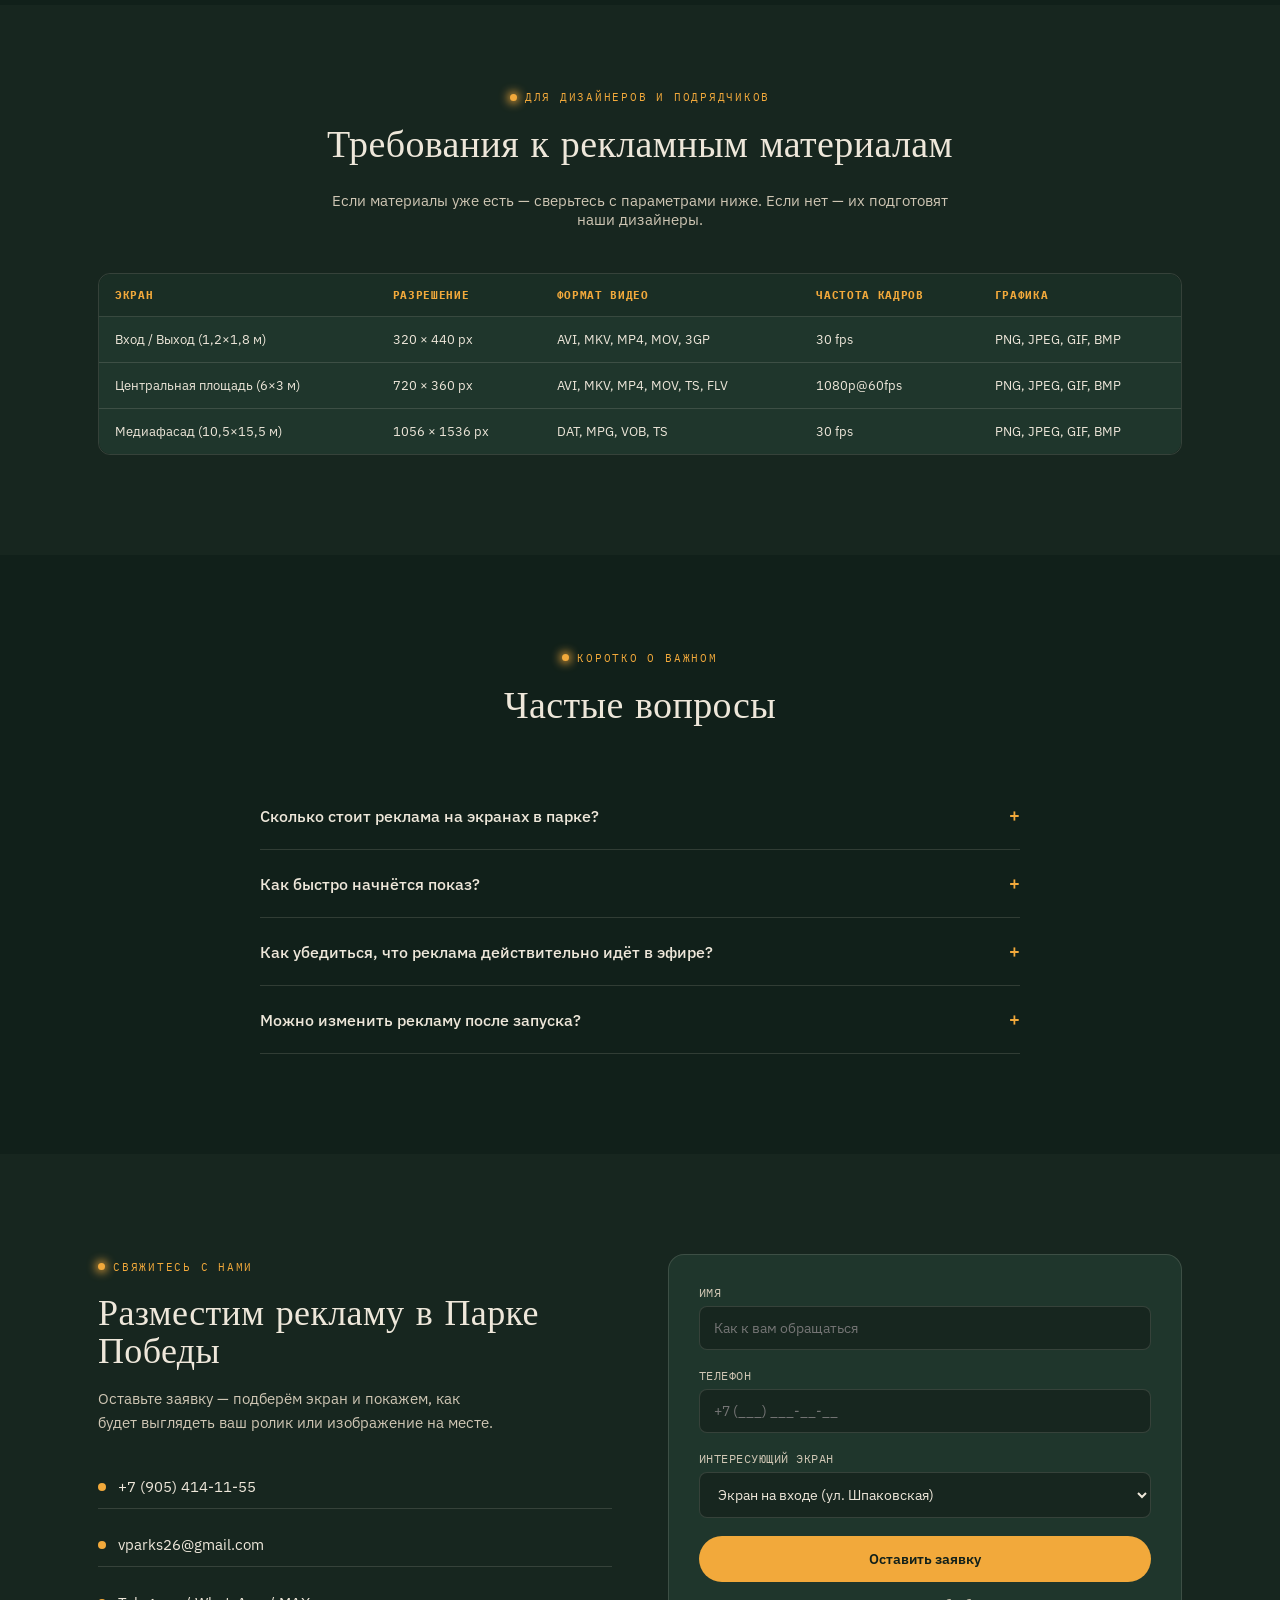
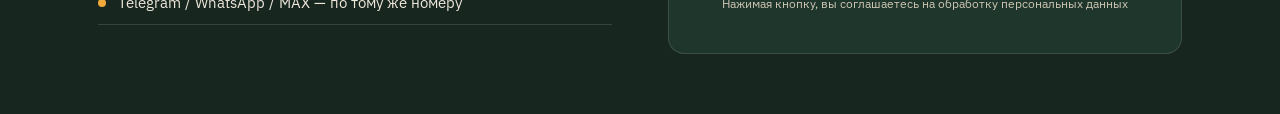
==== commit 853342e8: "Add files via upload" ====
--- a/index.html
+++ b/index.html
@@ -196,12 +196,12 @@
       <div class="adv-cell">
         <div class="adv-num">05</div>
         <h3>Запуск за 24 часа</h3>
-        <p>Стандартный запуск — в течение суток. Горячий старт возможен уже через 10 минут после подписания договора.</p>
+        <p>Стандартный запуск — в течение суток.</p>
       </div>
       <div class="adv-cell">
         <div class="adv-num">06</div>
-        <h3>Макет сделаем сами</h3>
-        <p>Нет готового ролика или картинки? Дизайнеры подготовят материал под формат экрана.</p>
+        <h3>Гарантия</h3>
+        <p>Мы даем гарантию на размещение.</p>
       </div>
     </div>
   </div>
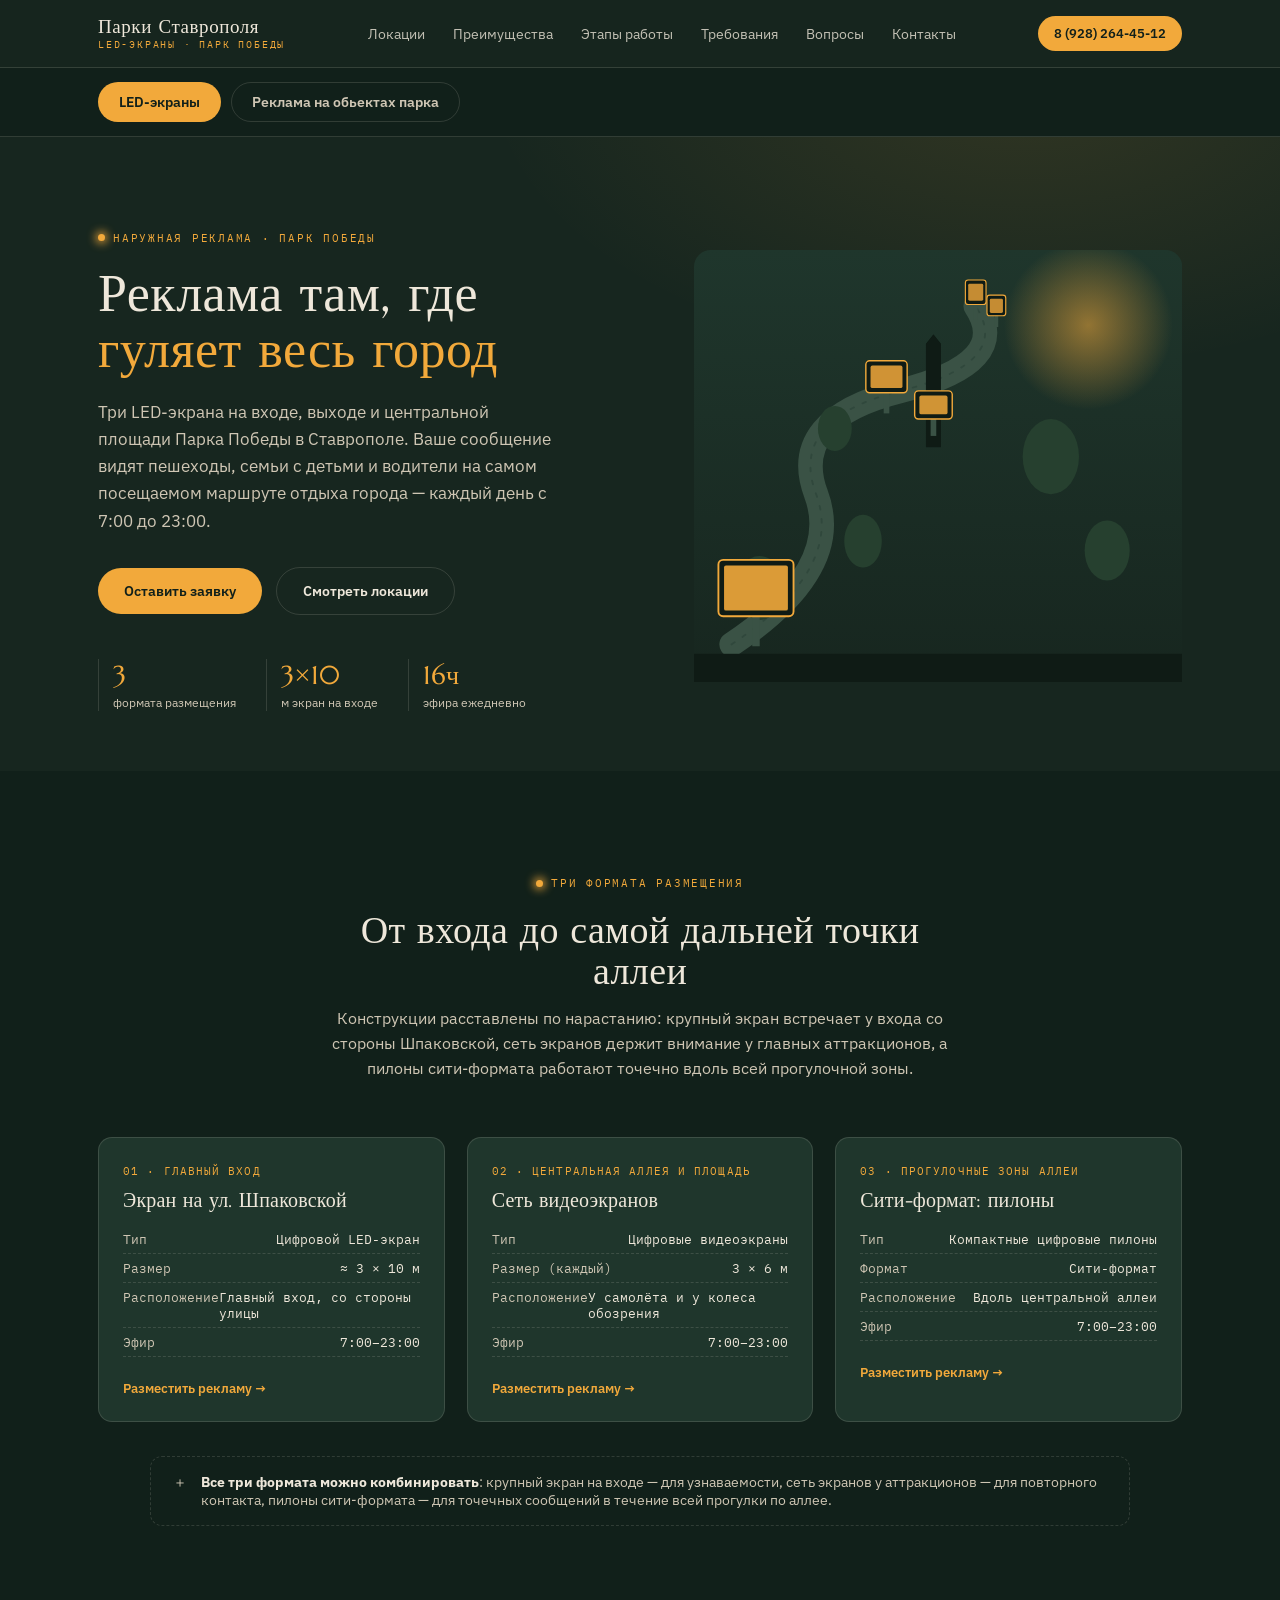
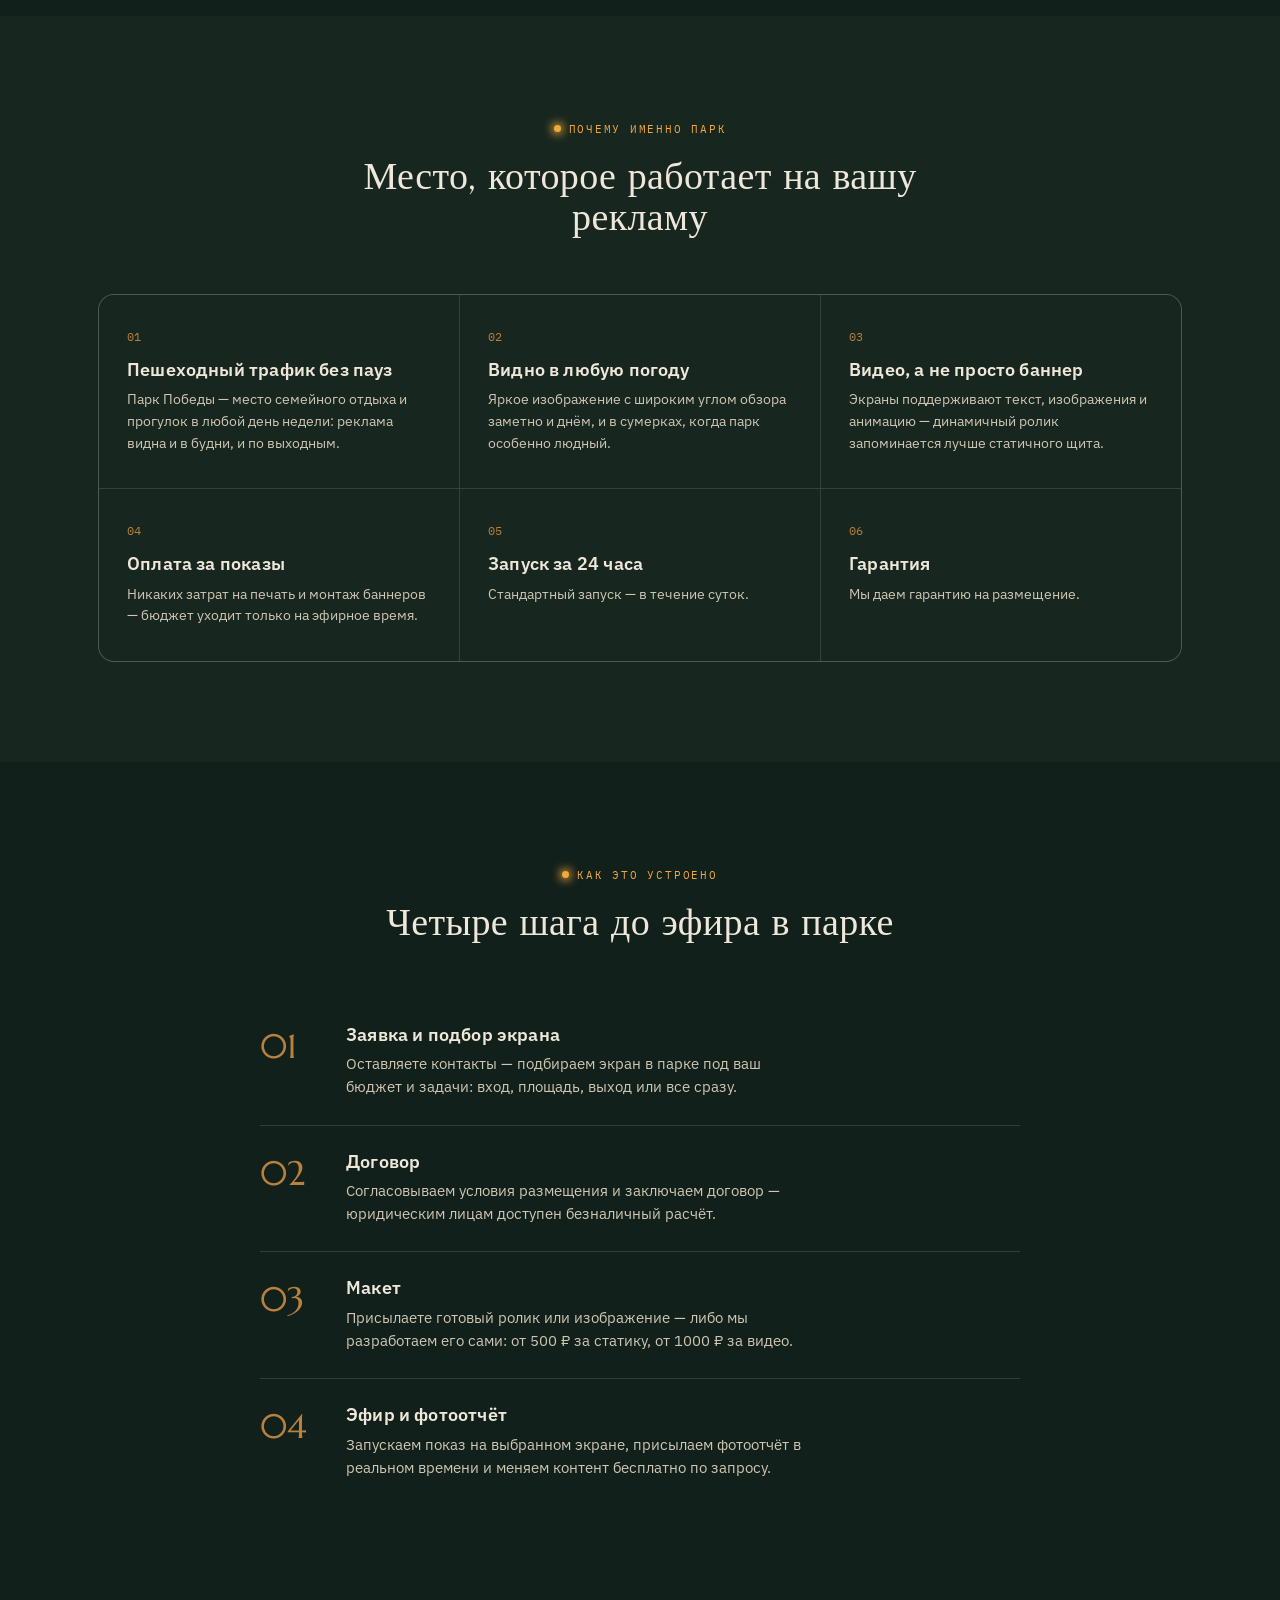
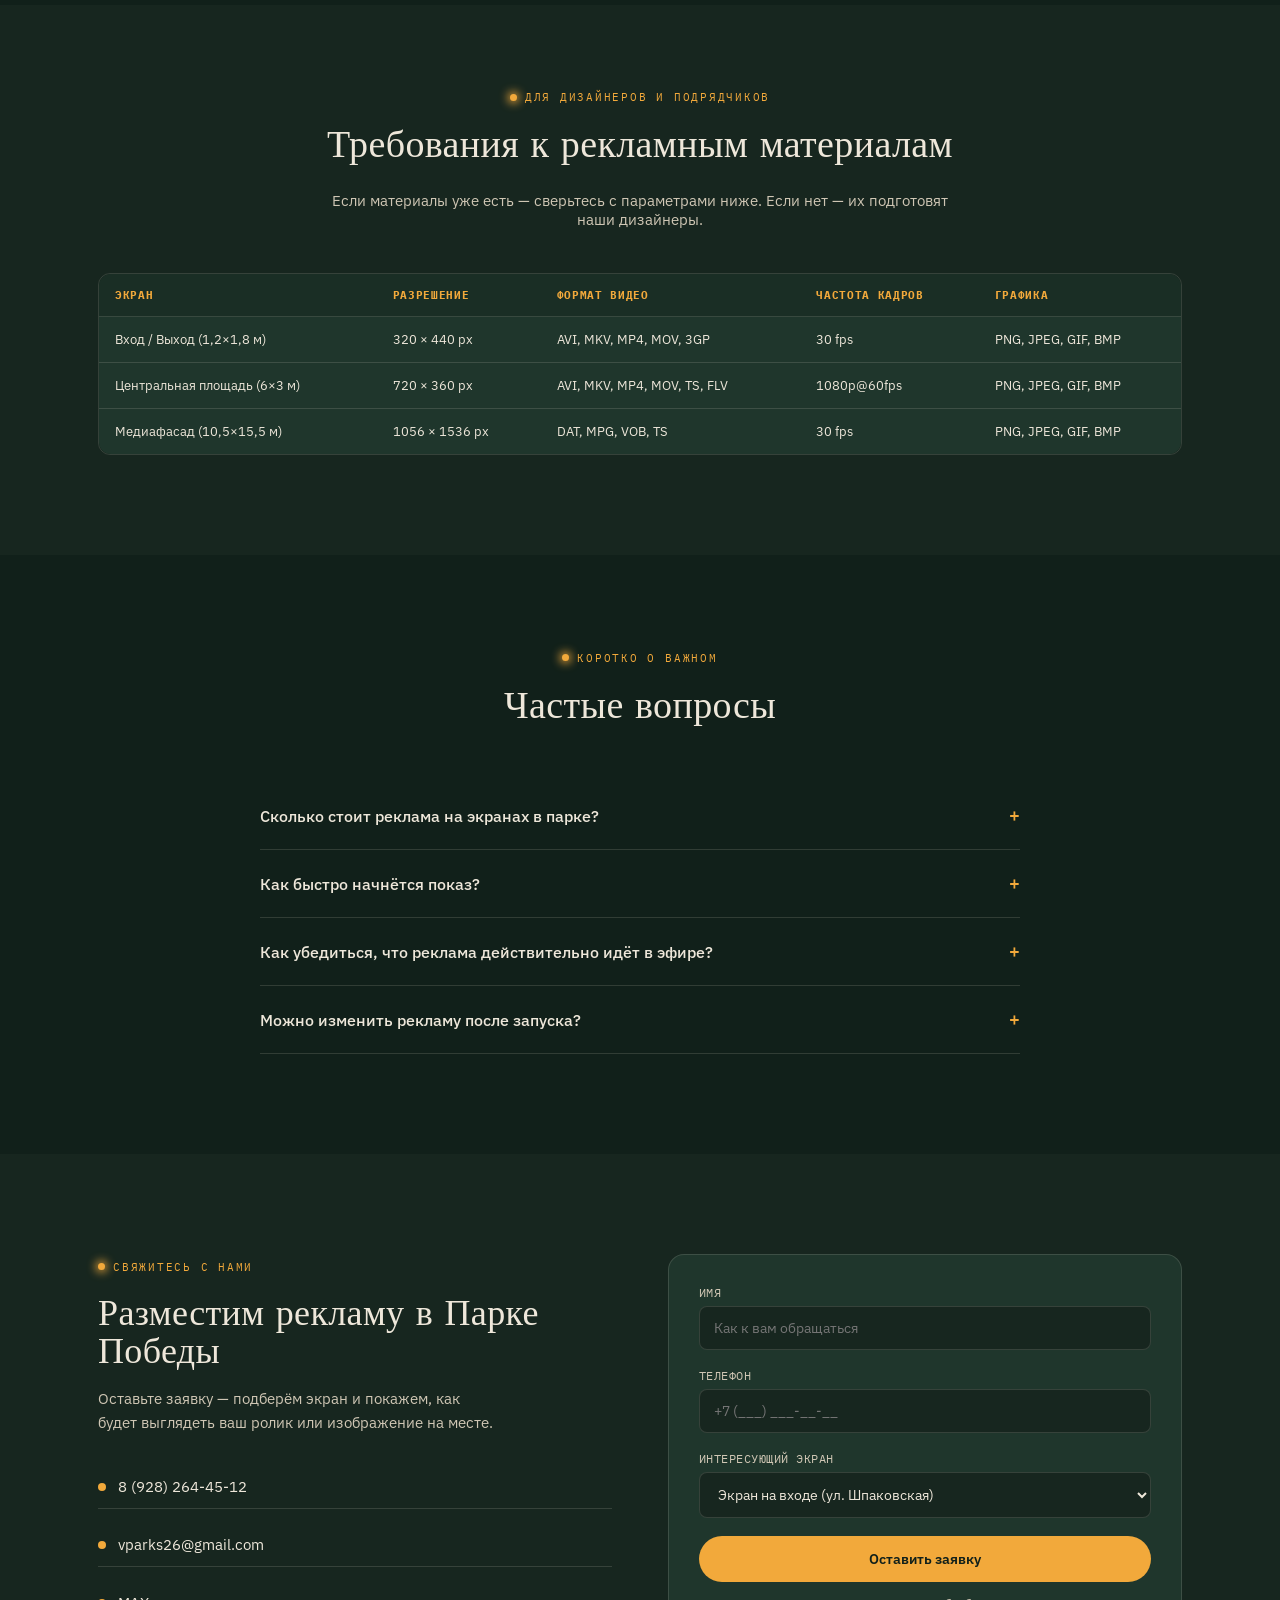
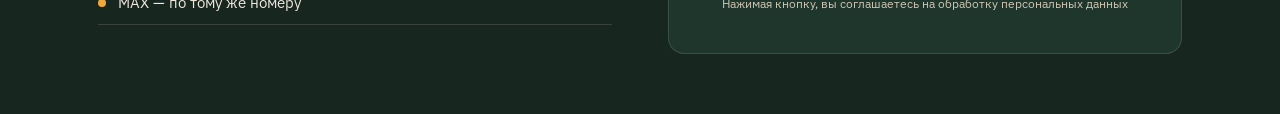
==== commit 9abe59c2: "Add files via upload" ====
--- a/index.html
+++ b/index.html
@@ -6,7 +6,7 @@
 <title>Реклама в парках Ставрополя — LED-экраны и лавочки</title>
 <link rel="preconnect" href="https://fonts.googleapis.com">
 <link href="https://fonts.googleapis.com/css2?family=Marcellus&family=IBM+Plex+Sans:wght@400;500;600;700&family=IBM+Plex+Mono:wght@400;500&display=swap" rel="stylesheet">
-<link rel="stylesheet" href="style.css">
+<link rel="stylesheet" href="style.css?v=2">
 </head>
 <body>
 
@@ -18,7 +18,7 @@
     </div>
     <button class="nav-toggle" id="navToggle" aria-label="Меню">☰</button>
     <nav id="mainNav"></nav>
-    <a class="head-cta copy-link" href="tel:+79054141155" data-tooltip="Скопировать номер">+7 (905) 414-11-55</a>
+    <a class="head-cta copy-link" href="tel:+79282644512" data-tooltip="Скопировать номер">8 (928) 264-45-12</a>
   </div>
 </header>
 
@@ -327,9 +327,9 @@
         <h2>Разместим рекламу в Парке Победы</h2>
         <p class="lead">Оставьте заявку — подберём экран и покажем, как будет выглядеть ваш ролик или изображение на месте.</p>
         <div class="contact-channels">
-          <div class="channel"><span class="dot"></span> <a class="copy-link" href="tel:+79054141155" data-tooltip="Скопировать номер">+7 (905) 414-11-55</a></div>
+          <div class="channel"><span class="dot"></span> <a class="copy-link" href="tel:+79282644512" data-tooltip="Скопировать номер">8 (928) 264-45-12</a></div>
           <div class="channel"><span class="dot"></span> <a class="copy-link open-mail" href="mailto:vparks26@gmail.com" data-tooltip="Написать письмо">vparks26@gmail.com</a></div>
-          <div class="channel"><span class="dot"></span> Telegram / WhatsApp / MAX — по тому же номеру</div>
+          <div class="channel"><span class="dot"></span> MAX — по тому же номеру</div>
         </div>
       </div>
       <form class="form-card" id="leadForm" onsubmit="return sendToGmail(event);">
@@ -615,9 +615,9 @@
         <h2>Разместим рекламу на лавочках</h2>
         <p class="lead">Оставьте заявку — подберём парк и лавочки, покажем, как будет выглядеть табличка с вашим брендом.</p>
         <div class="contact-channels">
-          <div class="channel"><span class="dot"></span> <a class="copy-link" href="tel:+79054141155" data-tooltip="Скопировать номер">+7 (905) 414-11-55</a></div>
+          <div class="channel"><span class="dot"></span> <a class="copy-link" href="tel:+79282644512" data-tooltip="Скопировать номер">8 (928) 264-45-12</a></div>
           <div class="channel"><span class="dot"></span> <a class="copy-link open-mail" href="mailto:vparks26@gmail.com" data-tooltip="Написать письмо">vparks26@gmail.com</a></div>
-          <div class="channel"><span class="dot"></span> Telegram / WhatsApp / MAX — по тому же номеру</div>
+          <div class="channel"><span class="dot"></span> MAX — по тому же номеру</div>
         </div>
       </div>
       <form class="form-card" id="benchForm" onsubmit="return sendBenchToGmail(event);">
@@ -647,7 +647,7 @@
 
 </div><!-- /pages-wrap -->
 
-<script src="script.js"></script>
+<script src="script.js?v=2"></script>
 
 </body>
 </html>
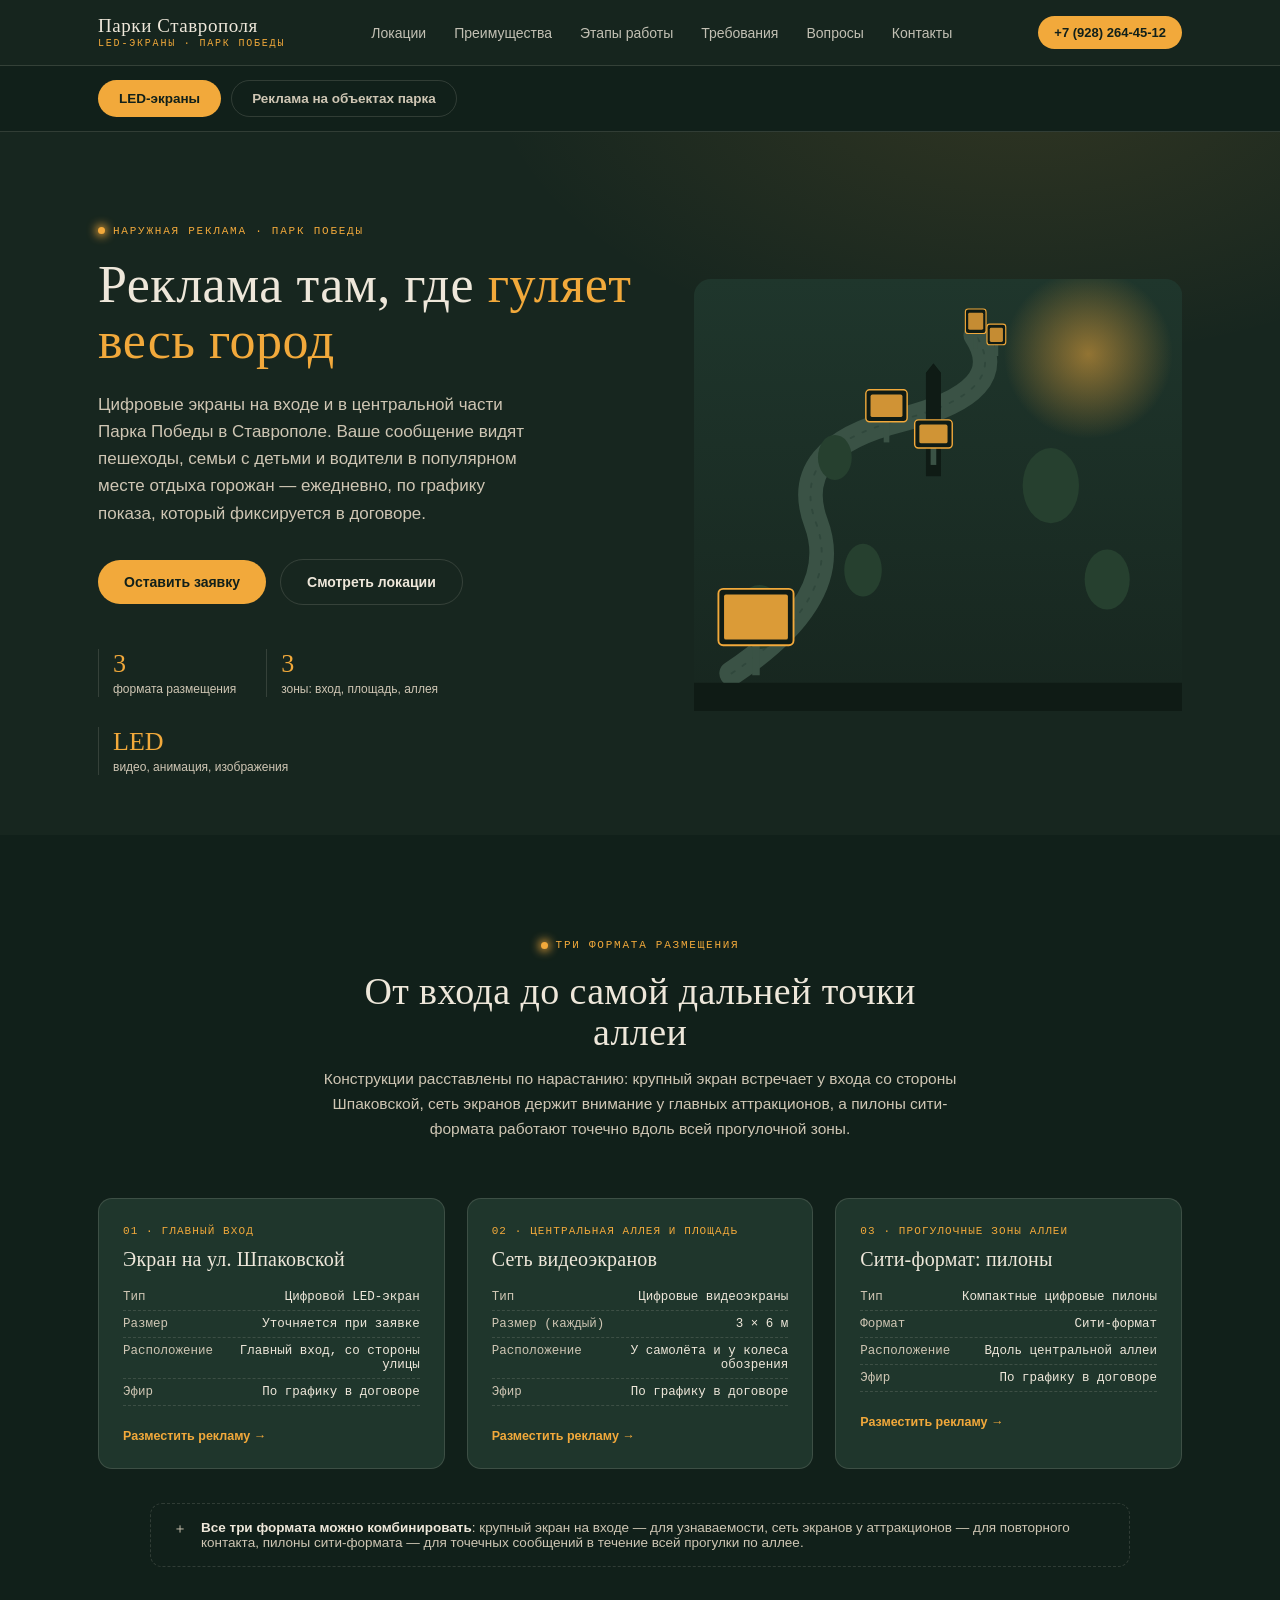
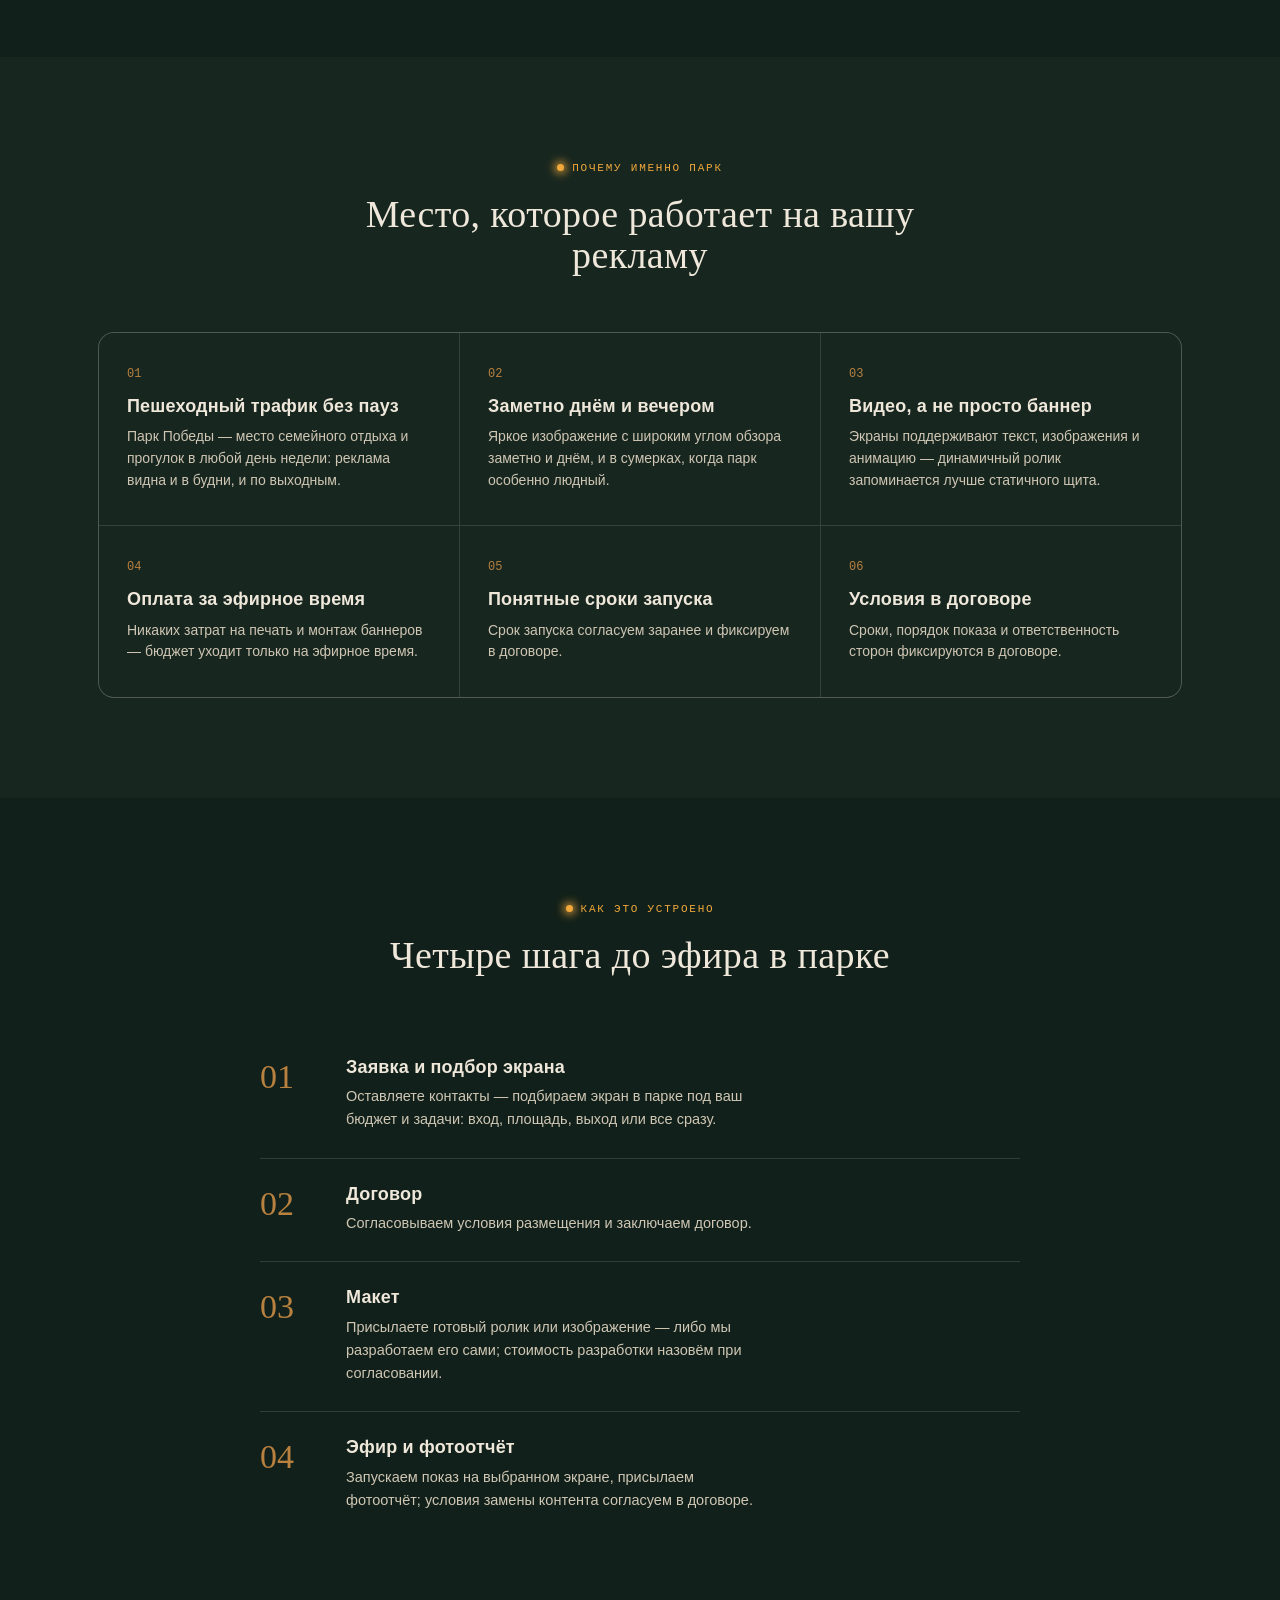
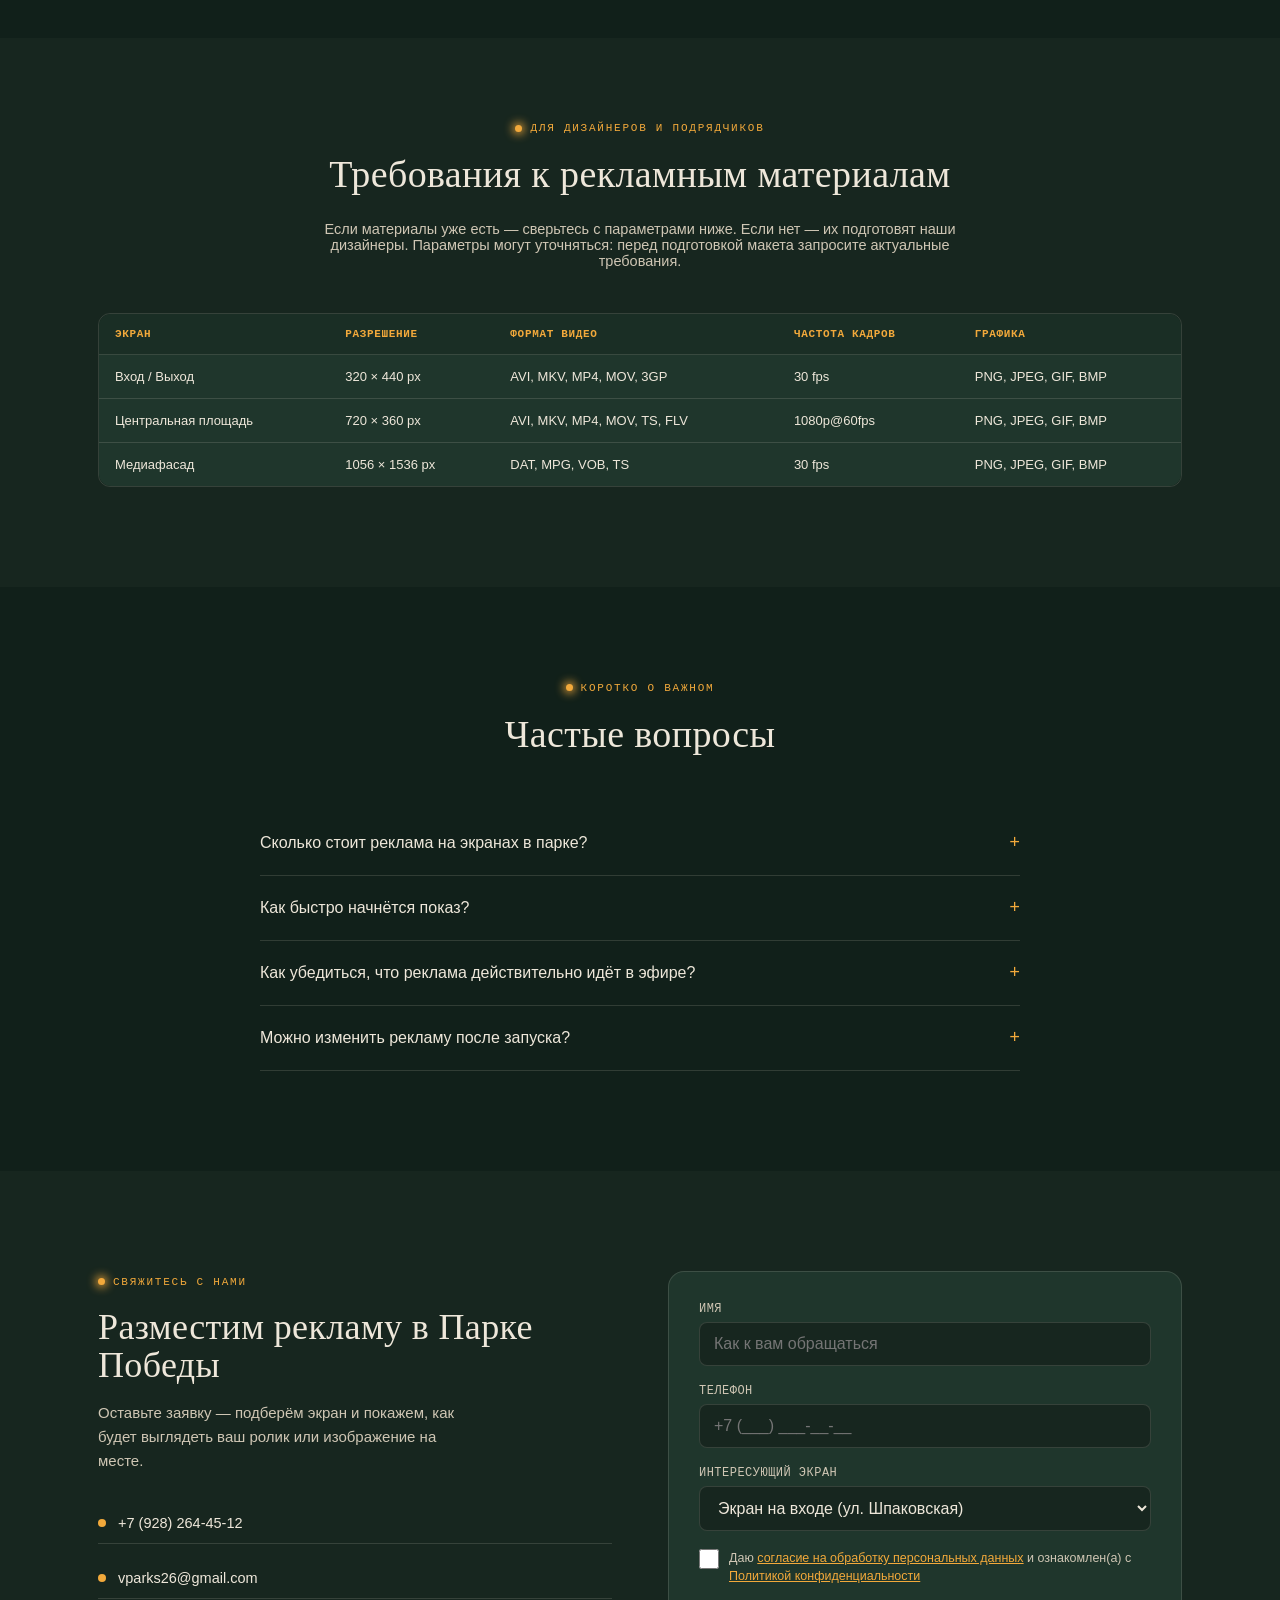
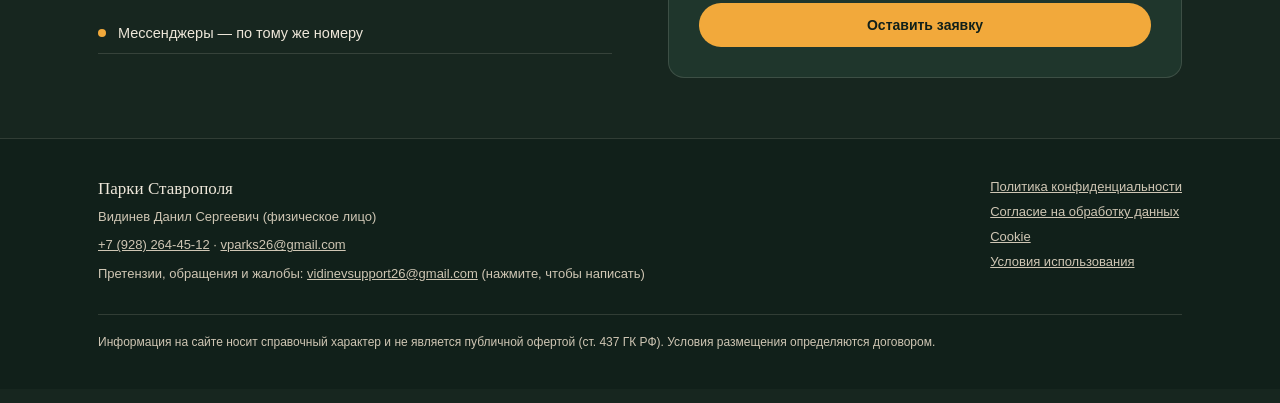
==== commit 301bd46b: "Add files via upload" ====
--- a/index.html
+++ b/index.html
@@ -1,653 +1,685 @@
-<!DOCTYPE html>
-<html lang="ru">
-<head>
-<meta charset="UTF-8">
-<meta name="viewport" content="width=device-width, initial-scale=1.0">
-<title>Реклама в парках Ставрополя — LED-экраны и лавочки</title>
-<link rel="preconnect" href="https://fonts.googleapis.com">
-<link href="https://fonts.googleapis.com/css2?family=Marcellus&family=IBM+Plex+Sans:wght@400;500;600;700&family=IBM+Plex+Mono:wght@400;500&display=swap" rel="stylesheet">
-<link rel="stylesheet" href="style.css?v=2">
-</head>
-<body>
-
-<header>
-  <div class="headbar">
-    <div class="logo">
-      <span class="l1">Парки Ставрополя</span>
-      <span class="l2" id="logoSub">LED-экраны · Парк Победы</span>
-    </div>
-    <button class="nav-toggle" id="navToggle" aria-label="Меню">☰</button>
-    <nav id="mainNav"></nav>
-    <a class="head-cta copy-link" href="tel:+79282644512" data-tooltip="Скопировать номер">8 (928) 264-45-12</a>
-  </div>
-</header>
-
-<div class="tabbar">
-  <div class="tabbar-inner">
-    <span class="tab-indicator" id="tabIndicator"></span>
-    <button class="tab-btn active" id="tabBtnScreens" onclick="setTab('screens')">LED-экраны</button>
-    <button class="tab-btn" id="tabBtnBenches" onclick="setTab('benches')">Реклама на обьектах парка</button>
-  </div>
-</div>
-
-<div class="pages-wrap" id="pagesWrap">
-
-<div class="page active" id="page-screens">
-
-<section class="hero">
-  <div class="wrap">
-    <div>
-      <span class="eyebrow">Наружная реклама · Парк Победы</span>
-      <h1>Реклама там, где <em>гуляет весь&nbsp;город</em></h1>
-      <p class="lead">Три LED-экрана на входе, выходе и центральной площади Парка Победы в Ставрополе. Ваше сообщение видят пешеходы, семьи с детьми и водители на самом посещаемом маршруте отдыха города — каждый день с 7:00 до 23:00.</p>
-      <div class="cta-row">
-        <a class="btn btn-primary" href="#contact">Оставить заявку</a>
-        <a class="btn btn-ghost" href="#path">Смотреть локации</a>
-      </div>
-      <div class="hero-stats">
-        <div><span class="num">3</span><span class="lbl">формата размещения</span></div>
-        <div><span class="num">3×10</span><span class="lbl">м экран на входе</span></div>
-        <div><span class="num">16ч</span><span class="lbl">эфира ежедневно</span></div>
-      </div>
-    </div>
-    <div class="hero-art">
-      <svg viewBox="0 0 520 460" xmlns="http://www.w3.org/2000/svg" role="img" aria-label="Иллюстрация парка вечером с рекламным экраном">
-        <defs>
-          <radialGradient id="glow" cx="50%" cy="50%" r="50%">
-            <stop offset="0%" stop-color="#F2A93B" stop-opacity="0.55"/>
-            <stop offset="100%" stop-color="#F2A93B" stop-opacity="0"/>
-          </radialGradient>
-          <linearGradient id="sky" x1="0" y1="0" x2="0" y2="1">
-            <stop offset="0%" stop-color="#1F362C"/>
-            <stop offset="100%" stop-color="#17261F"/>
-          </linearGradient>
-        </defs>
-        <rect width="520" height="460" fill="url(#sky)" rx="18"/>
-        <circle cx="420" cy="80" r="90" fill="url(#glow)"/>
-        <!-- path -->
-        <path d="M40 420 Q160 340 130 260 Q100 180 220 150 Q340 120 300 60" stroke="#3A5245" stroke-width="26" fill="none" stroke-linecap="round"/>
-        <path d="M40 420 Q160 340 130 260 Q100 180 220 150 Q340 120 300 60" stroke="#2A4237" stroke-width="2" fill="none" stroke-dasharray="4 10" stroke-linecap="round" opacity="0.6"/>
-        <!-- trees -->
-        <g fill="#26402F">
-          <ellipse cx="70" cy="360" rx="26" ry="34"/>
-          <ellipse cx="180" cy="310" rx="20" ry="28"/>
-          <ellipse cx="380" cy="220" rx="30" ry="40"/>
-          <ellipse cx="440" cy="320" rx="24" ry="32"/>
-          <ellipse cx="150" cy="190" rx="18" ry="24"/>
-        </g>
-        <!-- obelisk silhouette -->
-        <g transform="translate(255,90)">
-          <polygon points="0,0 8,10 8,120 -8,120 -8,10" fill="#0F1B15"/>
-          <polygon points="0,0 -8,10 8,10" fill="#0F1B15"/>
-        </g>
-        <!-- screen 1: main entrance, large 3x10m format -->
-        <g transform="translate(66,388)">
-          <rect x="-4" y="0" width="8" height="34" fill="#3A5245"/>
-          <rect x="-40" y="-58" width="80" height="60" rx="5" fill="#0F1B15" stroke="#F2A93B" stroke-width="2"/>
-          <rect x="-34" y="-52" width="68" height="48" rx="2" fill="#F2A93B" opacity="0.9"/>
-        </g>
-        <!-- screens 2: network near attractions, 3x6m each -->
-        <g transform="translate(205,150)">
-          <rect x="-3" y="0" width="6" height="24" fill="#3A5245"/>
-          <rect x="-22" y="-32" width="44" height="34" rx="4" fill="#0F1B15" stroke="#F2A93B" stroke-width="1.5"/>
-          <rect x="-17" y="-27" width="34" height="24" rx="2" fill="#F2A93B" opacity="0.85"/>
-        </g>
-        <g transform="translate(255,178)">
-          <rect x="-3" y="0" width="6" height="20" fill="#3A5245"/>
-          <rect x="-20" y="-28" width="40" height="30" rx="4" fill="#0F1B15" stroke="#F2A93B" stroke-width="1.5"/>
-          <rect x="-15" y="-23" width="30" height="20" rx="2" fill="#F2A93B" opacity="0.85"/>
-        </g>
-        <!-- city-format pylons: compact, on the alley -->
-        <g transform="translate(300,56)">
-          <rect x="-2" y="0" width="4" height="18" fill="#3A5245"/>
-          <rect x="-11" y="-24" width="22" height="26" rx="3" fill="#0F1B15" stroke="#F2A93B" stroke-width="1.2"/>
-          <rect x="-8" y="-20" width="16" height="18" rx="1.5" fill="#F2A93B" opacity="0.8"/>
-        </g>
-        <g transform="translate(322,68)">
-          <rect x="-2" y="0" width="4" height="14" fill="#3A5245"/>
-          <rect x="-10" y="-20" width="20" height="22" rx="3" fill="#0F1B15" stroke="#F2A93B" stroke-width="1.2"/>
-          <rect x="-7" y="-16" width="14" height="15" rx="1.5" fill="#F2A93B" opacity="0.8"/>
-        </g>
-        <!-- ground -->
-        <rect x="0" y="430" width="520" height="30" fill="#0F1B15"/>
-      </svg>
-    </div>
-  </div>
-</section>
-
-<section class="path-section" id="path">
-  <div class="wrap">
-    <div class="section-head">
-      <span class="eyebrow">Три формата размещения</span>
-      <h2>От входа до самой дальней точки аллеи</h2>
-      <p>Конструкции расставлены по нарастанию: крупный экран встречает у входа со стороны Шпаковской, сеть экранов держит внимание у главных аттракционов, а пилоны сити-формата работают точечно вдоль всей прогулочной зоны.</p>
-    </div>
-
-    <div class="stops">
-      <div class="stop-card">
-        <span class="stop-tag">01 · Главный вход</span>
-        <h3>Экран на ул. Шпаковской</h3>
-        <ul class="spec-list">
-          <li><span>Тип</span><span>Цифровой LED-экран</span></li>
-          <li><span>Размер</span><span>≈ 3 × 10 м</span></li>
-          <li><span>Расположение</span><span>Главный вход, со стороны улицы</span></li>
-          <li><span>Эфир</span><span>7:00–23:00</span></li>
-        </ul>
-        <a class="mini-btn" href="#contact">Разместить рекламу →</a>
-      </div>
-      <div class="stop-card">
-        <span class="stop-tag">02 · Центральная аллея и площадь</span>
-        <h3>Сеть видеоэкранов</h3>
-        <ul class="spec-list">
-          <li><span>Тип</span><span>Цифровые видеоэкраны</span></li>
-          <li><span>Размер (каждый)</span><span>3 × 6 м</span></li>
-          <li><span>Расположение</span><span>У самолёта и у колеса обозрения</span></li>
-          <li><span>Эфир</span><span>7:00–23:00</span></li>
-        </ul>
-        <a class="mini-btn" href="#contact">Разместить рекламу →</a>
-      </div>
-      <div class="stop-card">
-        <span class="stop-tag">03 · Прогулочные зоны аллеи</span>
-        <h3>Сити-формат: пилоны</h3>
-        <ul class="spec-list">
-          <li><span>Тип</span><span>Компактные цифровые пилоны</span></li>
-          <li><span>Формат</span><span>Сити-формат</span></li>
-          <li><span>Расположение</span><span>Вдоль центральной аллеи</span></li>
-          <li><span>Эфир</span><span>7:00–23:00</span></li>
-        </ul>
-        <a class="mini-btn" href="#contact">Разместить рекламу →</a>
-      </div>
-    </div>
-
-    <div class="bonus-note">
-      <span>＋</span>
-      <div><b>Все три формата можно комбинировать</b>: крупный экран на входе — для узнаваемости, сеть экранов у аттракционов — для повторного контакта, пилоны сити-формата — для точечных сообщений в течение всей прогулки по аллее.</div>
-    </div>
-  </div>
-</section>
-
-<section class="advantages" id="advantages">
-  <div class="wrap">
-    <div class="section-head">
-      <span class="eyebrow">Почему именно парк</span>
-      <h2>Место, которое работает на вашу рекламу</h2>
-    </div>
-    <div class="adv-grid">
-      <div class="adv-cell">
-        <div class="adv-num">01</div>
-        <h3>Пешеходный трафик без пауз</h3>
-        <p>Парк Победы — место семейного отдыха и прогулок в любой день недели: реклама видна и в будни, и по выходным.</p>
-      </div>
-      <div class="adv-cell">
-        <div class="adv-num">02</div>
-        <h3>Видно в любую погоду</h3>
-        <p>Яркое изображение с широким углом обзора заметно и днём, и в сумерках, когда парк особенно людный.</p>
-      </div>
-      <div class="adv-cell">
-        <div class="adv-num">03</div>
-        <h3>Видео, а не просто баннер</h3>
-        <p>Экраны поддерживают текст, изображения и анимацию — динамичный ролик запоминается лучше статичного щита.</p>
-      </div>
-      <div class="adv-cell">
-        <div class="adv-num">04</div>
-        <h3>Оплата за показы</h3>
-        <p>Никаких затрат на печать и монтаж баннеров — бюджет уходит только на эфирное время.</p>
-      </div>
-      <div class="adv-cell">
-        <div class="adv-num">05</div>
-        <h3>Запуск за 24 часа</h3>
-        <p>Стандартный запуск — в течение суток.</p>
-      </div>
-      <div class="adv-cell">
-        <div class="adv-num">06</div>
-        <h3>Гарантия</h3>
-        <p>Мы даем гарантию на размещение.</p>
-      </div>
-    </div>
-  </div>
-</section>
-
-<section class="steps" id="steps">
-  <div class="wrap">
-    <div class="section-head">
-      <span class="eyebrow">Как это устроено</span>
-      <h2>Четыре шага до эфира в парке</h2>
-    </div>
-    <div class="steps-list">
-      <div class="step-row">
-        <div class="step-idx">01</div>
-        <div>
-          <h3>Заявка и подбор экрана</h3>
-          <p>Оставляете контакты — подбираем экран в парке под ваш бюджет и задачи: вход, площадь, выход или все сразу.</p>
-        </div>
-      </div>
-      <div class="step-row">
-        <div class="step-idx">02</div>
-        <div>
-          <h3>Договор</h3>
-          <p>Согласовываем условия размещения и заключаем договор — юридическим лицам доступен безналичный расчёт.</p>
-        </div>
-      </div>
-      <div class="step-row">
-        <div class="step-idx">03</div>
-        <div>
-          <h3>Макет</h3>
-          <p>Присылаете готовый ролик или изображение — либо мы разработаем его сами: от 500 ₽ за статику, от 1000 ₽ за видео.</p>
-        </div>
-      </div>
-      <div class="step-row">
-        <div class="step-idx">04</div>
-        <div>
-          <h3>Эфир и фотоотчёт</h3>
-          <p>Запускаем показ на выбранном экране, присылаем фотоотчёт в реальном времени и меняем контент бесплатно по запросу.</p>
-        </div>
-      </div>
-    </div>
-  </div>
-</section>
-
-<section class="techspecs" id="specs">
-  <div class="wrap">
-    <div class="section-head">
-      <span class="eyebrow">Для дизайнеров и подрядчиков</span>
-      <h2>Требования к рекламным материалам</h2>
-    </div>
-    <p class="section-lead">Если материалы уже есть — сверьтесь с параметрами ниже. Если нет — их подготовят наши дизайнеры.</p>
-    <div class="table-scroll">
-      <table class="spec-table">
-        <thead>
-          <tr>
-            <th>Экран</th>
-            <th>Разрешение</th>
-            <th>Формат видео</th>
-            <th>Частота кадров</th>
-            <th>Графика</th>
-          </tr>
-        </thead>
-        <tbody>
-          <tr>
-            <td>Вход / Выход (1,2×1,8 м)</td>
-            <td>320 × 440 px</td>
-            <td>AVI, MKV, MP4, MOV, 3GP</td>
-            <td>30 fps</td>
-            <td>PNG, JPEG, GIF, BMP</td>
-          </tr>
-          <tr>
-            <td>Центральная площадь (6×3 м)</td>
-            <td>720 × 360 px</td>
-            <td>AVI, MKV, MP4, MOV, TS, FLV</td>
-            <td>1080p@60fps</td>
-            <td>PNG, JPEG, GIF, BMP</td>
-          </tr>
-          <tr>
-            <td>Медиафасад (10,5×15,5 м)</td>
-            <td>1056 × 1536 px</td>
-            <td>DAT, MPG, VOB, TS</td>
-            <td>30 fps</td>
-            <td>PNG, JPEG, GIF, BMP</td>
-          </tr>
-        </tbody>
-      </table>
-    </div>
-  </div>
-</section>
-
-<section class="faq" id="faq">
-  <div class="wrap">
-    <div class="section-head">
-      <span class="eyebrow">Коротко о важном</span>
-      <h2>Частые вопросы</h2>
-    </div>
-    <div class="faq-list" id="faqList">
-      <div class="faq-item">
-        <button class="faq-q">Сколько стоит реклама на экранах в парке?<span class="icon">+</span></button>
-        <div class="faq-a"><p>Цена зависит от экрана, частоты и длительности размещения. Оставьте заявку — подготовим персональное предложение.</p></div>
-      </div>
-      <div class="faq-item">
-        <button class="faq-q">Как быстро начнётся показ?<span class="icon">+</span></button>
-        <div class="faq-a"><p>В обычном режиме — в течение 24 часов.</p></div>
-      </div>
-      <div class="faq-item">
-        <button class="faq-q">Как убедиться, что реклама действительно идёт в эфире?<span class="icon">+</span></button>
-        <div class="faq-a"><p>Присылаем фотоотчёт в режиме реального времени с экрана в парке.</p></div>
-      </div>
-      <div class="faq-item">
-        <button class="faq-q">Можно изменить рекламу после запуска?<span class="icon">+</span></button>
-        <div class="faq-a"><p>Да, замена контента происходит быстро.</p></div>
-      </div>
-    </div>
-  </div>
-</section>
-
-<section class="contact" id="contact">
-  <div class="wrap">
-    <div class="contact-grid">
-      <div>
-        <span class="eyebrow">Свяжитесь с нами</span>
-        <h2>Разместим рекламу в Парке Победы</h2>
-        <p class="lead">Оставьте заявку — подберём экран и покажем, как будет выглядеть ваш ролик или изображение на месте.</p>
-        <div class="contact-channels">
-          <div class="channel"><span class="dot"></span> <a class="copy-link" href="tel:+79282644512" data-tooltip="Скопировать номер">8 (928) 264-45-12</a></div>
-          <div class="channel"><span class="dot"></span> <a class="copy-link open-mail" href="mailto:vparks26@gmail.com" data-tooltip="Написать письмо">vparks26@gmail.com</a></div>
-          <div class="channel"><span class="dot"></span> MAX — по тому же номеру</div>
-        </div>
-      </div>
-      <form class="form-card" id="leadForm" onsubmit="return sendToGmail(event);">
-        <label for="fname">Имя</label>
-        <input id="fname" type="text" placeholder="Как к вам обращаться" required>
-        <label for="fphone">Телефон</label>
-        <input id="fphone" type="tel" placeholder="+7 (___) ___-__-__" required>
-        <label for="fscreen">Интересующий экран</label>
-        <select id="fscreen">
-          <option>Экран на входе (ул. Шпаковская)</option>
-          <option>Сеть экранов на аллее и площади</option>
-          <option>Сити-формат (пилоны)</option>
-          <option>Все форматы сразу</option>
-        </select>
-        <button class="btn btn-primary" type="submit">Оставить заявку</button>
-        <p class="form-note">Нажимая кнопку, вы соглашаетесь на обработку персональных данных</p>
-      </form>
-    </div>
-  </div>
-</section>
-
-</div><!-- /page-screens -->
-
-<div class="page" id="page-benches">
-
-<section class="hero">
-  <div class="wrap">
-    <div>
-      <span class="eyebrow">Наружная реклама · Лавочки в парках</span>
-      <h1>Реклама там, где <em>останавливаются, а не проходят мимо</em></h1>
-      <p class="lead">Брендированные лавочки в Парке Победы и Центральном парке Ставрополя. Пока посетитель отдыхает, читает или ждёт — ваша реклама рядом дольше, чем на любом экране.</p>
-      <div class="cta-row">
-        <a class="btn btn-primary" href="#contact-benches">Оставить заявку</a>
-        <a class="btn btn-ghost" href="#locations-benches">Смотреть локации</a>
-      </div>
-      <div class="hero-stats">
-        <div><span class="num">2</span><span class="lbl">парка города</span></div>
-        <div><span class="num">2</span><span class="lbl">формата размещения</span></div>
-        <div><span class="num">24/7</span><span class="lbl">реклама на месте</span></div>
-        <div><span class="num">10 мин</span><span class="lbl">до старта размещения</span></div>
-      </div>
-    </div>
-    <div class="hero-art">
-      <svg viewBox="0 0 520 460" xmlns="http://www.w3.org/2000/svg" role="img" aria-label="Иллюстрация лавочки с рекламной табличкой в парке">
-        <defs>
-          <radialGradient id="glow2" cx="50%" cy="50%" r="50%">
-            <stop offset="0%" stop-color="#F2A93B" stop-opacity="0.5"/>
-            <stop offset="100%" stop-color="#F2A93B" stop-opacity="0"/>
-          </radialGradient>
-          <linearGradient id="sky2" x1="0" y1="0" x2="0" y2="1">
-            <stop offset="0%" stop-color="#1F362C"/>
-            <stop offset="100%" stop-color="#17261F"/>
-          </linearGradient>
-        </defs>
-        <rect width="520" height="460" fill="url(#sky2)" rx="18"/>
-        <circle cx="120" cy="90" r="100" fill="url(#glow2)"/>
-        <!-- alley path -->
-        <path d="M0 300 Q170 260 260 300 Q360 340 520 300" stroke="#2A4237" stroke-width="3" fill="none" stroke-dasharray="4 10" opacity="0.6"/>
-        <!-- trees -->
-        <g fill="#26402F">
-          <ellipse cx="60" cy="180" rx="34" ry="46"/>
-          <ellipse cx="450" cy="150" rx="30" ry="40"/>
-          <ellipse cx="480" cy="240" rx="22" ry="30"/>
-          <ellipse cx="30" cy="260" rx="20" ry="26"/>
-        </g>
-        <!-- bench 1 -->
-        <g transform="translate(150,330)">
-          <rect x="-70" y="0" width="140" height="10" rx="3" fill="#3A5245"/>
-          <rect x="-64" y="-46" width="128" height="14" rx="3" fill="#3A5245"/>
-          <rect x="-58" y="10" width="10" height="34" fill="#25402F"/>
-          <rect x="48" y="10" width="10" height="34" fill="#25402F"/>
-          <rect x="-42" y="-42" width="84" height="30" rx="3" fill="#0F1B15" stroke="#F2A93B" stroke-width="1.5"/>
-          <rect x="-37" y="-37" width="74" height="20" rx="2" fill="#F2A93B" opacity="0.9"/>
-        </g>
-        <!-- bench 2, smaller / farther -->
-        <g transform="translate(370,300)">
-          <rect x="-46" y="0" width="92" height="7" rx="2" fill="#3A5245"/>
-          <rect x="-42" y="-30" width="84" height="9" rx="2" fill="#3A5245"/>
-          <rect x="-38" y="7" width="7" height="22" fill="#25402F"/>
-          <rect x="31" y="7" width="7" height="22" fill="#25402F"/>
-          <rect x="-27" y="-27" width="54" height="19" rx="2" fill="#0F1B15" stroke="#F2A93B" stroke-width="1.2"/>
-          <rect x="-23" y="-24" width="46" height="13" rx="1.5" fill="#F2A93B" opacity="0.85"/>
-        </g>
-        <!-- ground -->
-        <rect x="0" y="380" width="520" height="80" fill="#0F1B15"/>
-      </svg>
-    </div>
-  </div>
-</section>
-
-<section class="path-section" id="locations-benches">
-  <div class="wrap">
-    <div class="section-head">
-      <span class="eyebrow">Два парка — одна сеть</span>
-      <h2>Реклама на лавочках парка</h2>
-      <p>Размещаем рекламные таблички и брендирование на лавочках вдоль центральных аллей — там, где люди задерживаются на несколько минут, а не проходят транзитом.</p>
-    </div>
-
-    <div class="stops">
-      <div class="stop-card">
-        <span class="stop-tag">Парк № 1</span>
-        <h3>Парк Победы</h3>
-        <ul class="spec-list">
-          <li><span>Зона размещения</span><span>Центральная аллея</span></li>
-          <li><span>Рядом с</span><span>Аттракционами, зонами отдыха</span></li>
-          <li><span>Формат</span><span>Табличка / полная лавочка</span></li>
-          <li><span>Доступность</span><span>Круглосуточно</span></li>
-        </ul>
-        <a class="mini-btn" href="#contact-benches">Разместить рекламу →</a>
-      </div>
-      <div class="stop-card">
-        <span class="stop-tag">Парк № 2</span>
-        <h3>Центральный парк</h3>
-        <ul class="spec-list">
-          <li><span>Зона размещения</span><span>Прогулочные аллеи</span></li>
-          <li><span>Рядом с</span><span>Зонами отдыха, детскими площадками</span></li>
-          <li><span>Формат</span><span>Табличка / полная лавочка</span></li>
-          <li><span>Доступность</span><span>Круглосуточно</span></li>
-        </ul>
-        <a class="mini-btn" href="#contact-benches">Разместить рекламу →</a>
-      </div>
-    </div>
-
-    <div class="bonus-note">
-      <span>＋</span>
-      <div><b>Можно занять сразу оба парка</b> — так реклама охватывает и посетителей Парка Победы, и жителей, которые гуляют в Центральном парке, без пересечения аудитории.</div>
-    </div>
-  </div>
-</section>
-
-<section class="advantages" id="advantages-benches">
-  <div class="wrap">
-    <div class="section-head">
-      <span class="eyebrow">Почему лавочки работают</span>
-      <h2>Реклама, у которой есть время на контакт</h2>
-    </div>
-    <div class="adv-grid">
-      <div class="adv-cell">
-        <div class="adv-num">01</div>
-        <h3>Долгий визуальный контакт</h3>
-        <p>Человек сидит на лавочке несколько минут — гораздо дольше, чем длится показ на экране.</p>
-      </div>
-      <div class="adv-cell">
-        <div class="adv-num">02</div>
-        <h3>Работает все время работы парка</h3>
-        <p>В отличие от экранов с эфирным временем, табличка на лавочке видна и днём, и вечером, без перерывов.</p>
-      </div>
-      <div class="adv-cell">
-        <div class="adv-num">03</div>
-        <h3>Локальный охват</h3>
-        <p>Лавочки в парке своего района — точный способ достучаться до соседей и жителей ближайших кварталов.</p>
-      </div>
-      <div class="adv-cell">
-        <div class="adv-num">04</div>
-        <h3>Доступная цена входа</h3>
-        <p>Размещение на лавочке дешевле экрана — хороший формат для локального и небольшого бизнеса.</p>
-      </div>
-      <div class="adv-cell">
-        <div class="adv-num">05</div>
-        <h3>Заметно на уровне глаз</h3>
-        <p>Табличка на спинке лавочки находится в зоне естественного взгляда прохожих и сидящих рядом.</p>
-      </div>
-      <div class="adv-cell">
-        <div class="adv-num">06</div>
-        <h3>Необычно решение</h3>
-        <p>Реклама на лавочках мало где используется, поэтому будет запоминатся лучше.</p>
-      </div>
-    </div>
-  </div>
-</section>
-
-<section class="steps" id="steps-benches">
-  <div class="wrap">
-    <div class="section-head">
-      <span class="eyebrow">Как это устроено</span>
-      <h2>Четыре шага до размещения на лавочке</h2>
-    </div>
-    <div class="steps-list">
-      <div class="step-row">
-        <div class="step-idx">01</div>
-        <div>
-          <h3>Заявка и выбор парка</h3>
-          <p>Оставляете контакты — подбираем лавочки в Парке Победы, Центральном парке или сразу в обоих.</p>
-        </div>
-      </div>
-      <div class="step-row">
-        <div class="step-idx">02</div>
-        <div>
-          <h3>Договор</h3>
-          <p>Согласовываем количество лавочек, формат и срок размещения, заключаем договор.</p>
-        </div>
-      </div>
-      <div class="step-row">
-        <div class="step-idx">03</div>
-        <div>
-          <h3>Макет таблички</h3>
-          <p>Присылаете свой дизайн — либо мы разработаем табличку или брендирование лавочки под ваш бренд.</p>
-        </div>
-      </div>
-      <div class="step-row">
-        <div class="step-idx">04</div>
-        <div>
-          <h3>Установка и фотоотчёт</h3>
-          <p>Размещаем табличку на выбранных лавочках и присылаем фотоотчёт с готовым результатом.</p>
-        </div>
-      </div>
-    </div>
-  </div>
-</section>
-
-<section class="techspecs" id="specs-benches">
-  <div class="wrap">
-    <div class="section-head">
-      <span class="eyebrow">Форматы размещения</span>
-      <h2>Табличка или полная лавочка</h2>
-    </div>
-    <p class="section-lead">Выбирайте формат под задачу — от компактной таблички до полного брендирования лавочки в фирменных цветах.</p>
-    <div class="table-scroll">
-      <table class="spec-table">
-        <thead>
-          <tr>
-            <th>Формат</th>
-            <th>Расположение</th>
-            <th>Материал</th>
-            <th>Срок размещения</th>
-          </tr>
-        </thead>
-        <tbody>
-          <tr>
-            <td>Табличка на спинке</td>
-            <td>Спинка лавочки</td>
-            <td>Влагостойкий винил / пластик</td>
-            <td>От 1 месяца</td>
-          </tr>
-          <tr>
-            <td>Полное брендирование</td>
-            <td>Вся лавочка целиком</td>
-            <td>Износостойкое покрытие</td>
-            <td>От 3 месяцев</td>
-          </tr>
-        </tbody>
-      </table>
-    </div>
-  </div>
-</section>
-
-<section class="faq" id="faq-benches">
-  <div class="wrap">
-    <div class="section-head">
-      <span class="eyebrow">Коротко о важном</span>
-      <h2>Частые вопросы</h2>
-    </div>
-    <div class="faq-list">
-      <div class="faq-item">
-        <button class="faq-q">Сколько стоит размещение на лавочке?<span class="icon">+</span></button>
-        <div class="faq-a"><p>Цена зависит от парка, формата и количества лавочек. Оставьте заявку — подготовим предложение под ваш бюджет.</p></div>
-      </div>
-      <div class="faq-item">
-        <button class="faq-q">Можно разместиться сразу в двух парках?<span class="icon">+</span></button>
-        <div class="faq-a"><p>Да, лавочки можно занять и в Парке Победы, и в Центральном парке — одновременно или по отдельности.</p></div>
-      </div>
-      <div class="faq-item">
-        <button class="faq-q">Нужно ли готовить макет самостоятельно?<span class="icon">+</span></button>
-        <div class="faq-a"><p>Нет, можно прислать готовый дизайн или заказать разработку таблички у нас.</p></div>
-      </div>
-      <div class="faq-item">
-        <button class="faq-q">Как долго держится реклама на лавочке?<span class="icon">+</span></button>
-        <div class="faq-a"><p>Минимальный срок размещения — от месяца, для полного брендирования — от трёх месяцев.</p></div>
-      </div>
-      <div class="faq-item">
-        <button class="faq-q">Как узнать, что табличка установлена?<span class="icon">+</span></button>
-        <div class="faq-a"><p>После установки присылаем фотоотчёт с готовым результатом на месте.</p></div>
-      </div>
-    </div>
-  </div>
-</section>
-
-<section class="contact" id="contact-benches">
-  <div class="wrap">
-    <div class="contact-grid">
-      <div>
-        <span class="eyebrow">Свяжитесь с нами</span>
-        <h2>Разместим рекламу на лавочках</h2>
-        <p class="lead">Оставьте заявку — подберём парк и лавочки, покажем, как будет выглядеть табличка с вашим брендом.</p>
-        <div class="contact-channels">
-          <div class="channel"><span class="dot"></span> <a class="copy-link" href="tel:+79282644512" data-tooltip="Скопировать номер">8 (928) 264-45-12</a></div>
-          <div class="channel"><span class="dot"></span> <a class="copy-link open-mail" href="mailto:vparks26@gmail.com" data-tooltip="Написать письмо">vparks26@gmail.com</a></div>
-          <div class="channel"><span class="dot"></span> MAX — по тому же номеру</div>
-        </div>
-      </div>
-      <form class="form-card" id="benchForm" onsubmit="return sendBenchToGmail(event);">
-        <label for="bname">Имя</label>
-        <input id="bname" type="text" placeholder="Как к вам обращаться" required>
-        <label for="bphone">Телефон</label>
-        <input id="bphone" type="tel" placeholder="+7 (___) ___-__-__" required>
-        <label for="bpark">Парк</label>
-        <select id="bpark">
-          <option>Парк Победы</option>
-          <option>Центральный парк</option>
-          <option>Оба парка</option>
-        </select>
-        <label for="bformat">Формат</label>
-        <select id="bformat">
-          <option>Табличка на спинке</option>
-          <option>Полное брендирование лавочки</option>
-        </select>
-        <button class="btn btn-primary" type="submit">Оставить заявку</button>
-        <p class="form-note">Нажимая кнопку, вы соглашаетесь на обработку персональных данных</p>
-      </form>
-    </div>
-  </div>
-</section>
-
-</div><!-- /page-benches -->
-
-</div><!-- /pages-wrap -->
-
-<script src="script.js?v=2"></script>
-
-</body>
+<!DOCTYPE html>
+<html lang="ru">
+<head>
+<meta charset="UTF-8">
+<meta name="viewport" content="width=device-width, initial-scale=1.0">
+<title>Реклама в парках Ставрополя — LED-экраны и лавочки</title>
+<meta http-equiv="Content-Security-Policy" content="default-src 'none'; script-src 'self'; style-src 'self'; img-src 'self' data:; font-src 'self'; connect-src 'self'; form-action 'none'; base-uri 'none'; object-src 'none'">
+<meta name="referrer" content="no-referrer">
+<meta name="description" content="Реклама на LED-экранах в Парке Победы и на лавочках в парках Ставрополя. Оставьте заявку — подготовим предложение.">
+<meta name="theme-color" content="#17261F">
+<link rel="icon" href="data:image/svg+xml,%3Csvg xmlns='http://www.w3.org/2000/svg' viewBox='0 0 32 32'%3E%3Ccircle cx='16' cy='16' r='14' fill='%23F2A93B'/%3E%3C/svg%3E">
+<link rel="stylesheet" href="style.css">
+</head>
+<body>
+
+<header>
+  <div class="headbar">
+    <div class="logo">
+      <span class="l1">Парки Ставрополя</span>
+      <span class="l2" id="logoSub">LED-экраны · Парк Победы</span>
+    </div>
+    <button class="nav-toggle" id="navToggle" aria-label="Меню" aria-expanded="false" aria-controls="mainNav">☰</button>
+    <nav id="mainNav"></nav>
+    <a class="head-cta copy-link" href="tel:+79282644512" data-tooltip="Скопировать номер">+7 (928) 264-45-12</a>
+  </div>
+</header>
+
+<div class="tabbar">
+  <div class="tabbar-inner" role="tablist">
+    <span class="tab-indicator" id="tabIndicator"></span>
+    <button class="tab-btn active" id="tabBtnScreens" data-tab="screens" role="tab" aria-selected="true">LED-экраны</button>
+    <button class="tab-btn" id="tabBtnBenches" data-tab="benches" role="tab" aria-selected="false">Реклама на объектах парка</button>
+  </div>
+</div>
+
+<div class="pages-wrap" id="pagesWrap">
+
+<div class="page active" id="page-screens">
+
+<section class="hero">
+  <div class="wrap">
+    <div>
+      <span class="eyebrow">Наружная реклама · Парк Победы</span>
+      <h1>Реклама там, где <em>гуляет весь&nbsp;город</em></h1>
+      <p class="lead">Цифровые экраны на входе и в центральной части Парка Победы в Ставрополе. Ваше сообщение видят пешеходы, семьи с детьми и водители в популярном месте отдыха горожан — ежедневно, по графику показа, который фиксируется в договоре.</p>
+      <div class="cta-row">
+        <a class="btn btn-primary" href="#contact">Оставить заявку</a>
+        <a class="btn btn-ghost" href="#path">Смотреть локации</a>
+      </div>
+      <div class="hero-stats">
+        <div><span class="num">3</span><span class="lbl">формата размещения</span></div>
+        <div><span class="num">3</span><span class="lbl">зоны: вход, площадь, аллея</span></div>
+        <div><span class="num">LED</span><span class="lbl">видео, анимация, изображения</span></div>
+      </div>
+    </div>
+    <div class="hero-art">
+      <svg viewBox="0 0 520 460" xmlns="http://www.w3.org/2000/svg" role="img" aria-label="Иллюстрация парка вечером с рекламным экраном">
+        <defs>
+          <radialGradient id="glow" cx="50%" cy="50%" r="50%">
+            <stop offset="0%" stop-color="#F2A93B" stop-opacity="0.55"/>
+            <stop offset="100%" stop-color="#F2A93B" stop-opacity="0"/>
+          </radialGradient>
+          <linearGradient id="sky" x1="0" y1="0" x2="0" y2="1">
+            <stop offset="0%" stop-color="#1F362C"/>
+            <stop offset="100%" stop-color="#17261F"/>
+          </linearGradient>
+        </defs>
+        <rect width="520" height="460" fill="url(#sky)" rx="18"/>
+        <circle cx="420" cy="80" r="90" fill="url(#glow)"/>
+        <!-- path -->
+        <path d="M40 420 Q160 340 130 260 Q100 180 220 150 Q340 120 300 60" stroke="#3A5245" stroke-width="26" fill="none" stroke-linecap="round"/>
+        <path d="M40 420 Q160 340 130 260 Q100 180 220 150 Q340 120 300 60" stroke="#2A4237" stroke-width="2" fill="none" stroke-dasharray="4 10" stroke-linecap="round" opacity="0.6"/>
+        <!-- trees -->
+        <g fill="#26402F">
+          <ellipse cx="70" cy="360" rx="26" ry="34"/>
+          <ellipse cx="180" cy="310" rx="20" ry="28"/>
+          <ellipse cx="380" cy="220" rx="30" ry="40"/>
+          <ellipse cx="440" cy="320" rx="24" ry="32"/>
+          <ellipse cx="150" cy="190" rx="18" ry="24"/>
+        </g>
+        <!-- obelisk silhouette -->
+        <g transform="translate(255,90)">
+          <polygon points="0,0 8,10 8,120 -8,120 -8,10" fill="#0F1B15"/>
+          <polygon points="0,0 -8,10 8,10" fill="#0F1B15"/>
+        </g>
+        <!-- screen 1: main entrance, large 3x10m format -->
+        <g transform="translate(66,388)">
+          <rect x="-4" y="0" width="8" height="34" fill="#3A5245"/>
+          <rect x="-40" y="-58" width="80" height="60" rx="5" fill="#0F1B15" stroke="#F2A93B" stroke-width="2"/>
+          <rect x="-34" y="-52" width="68" height="48" rx="2" fill="#F2A93B" opacity="0.9"/>
+        </g>
+        <!-- screens 2: network near attractions, 3x6m each -->
+        <g transform="translate(205,150)">
+          <rect x="-3" y="0" width="6" height="24" fill="#3A5245"/>
+          <rect x="-22" y="-32" width="44" height="34" rx="4" fill="#0F1B15" stroke="#F2A93B" stroke-width="1.5"/>
+          <rect x="-17" y="-27" width="34" height="24" rx="2" fill="#F2A93B" opacity="0.85"/>
+        </g>
+        <g transform="translate(255,178)">
+          <rect x="-3" y="0" width="6" height="20" fill="#3A5245"/>
+          <rect x="-20" y="-28" width="40" height="30" rx="4" fill="#0F1B15" stroke="#F2A93B" stroke-width="1.5"/>
+          <rect x="-15" y="-23" width="30" height="20" rx="2" fill="#F2A93B" opacity="0.85"/>
+        </g>
+        <!-- city-format pylons: compact, on the alley -->
+        <g transform="translate(300,56)">
+          <rect x="-2" y="0" width="4" height="18" fill="#3A5245"/>
+          <rect x="-11" y="-24" width="22" height="26" rx="3" fill="#0F1B15" stroke="#F2A93B" stroke-width="1.2"/>
+          <rect x="-8" y="-20" width="16" height="18" rx="1.5" fill="#F2A93B" opacity="0.8"/>
+        </g>
+        <g transform="translate(322,68)">
+          <rect x="-2" y="0" width="4" height="14" fill="#3A5245"/>
+          <rect x="-10" y="-20" width="20" height="22" rx="3" fill="#0F1B15" stroke="#F2A93B" stroke-width="1.2"/>
+          <rect x="-7" y="-16" width="14" height="15" rx="1.5" fill="#F2A93B" opacity="0.8"/>
+        </g>
+        <!-- ground -->
+        <rect x="0" y="430" width="520" height="30" fill="#0F1B15"/>
+      </svg>
+    </div>
+  </div>
+</section>
+
+<section class="path-section" id="path">
+  <div class="wrap">
+    <div class="section-head">
+      <span class="eyebrow">Три формата размещения</span>
+      <h2>От входа до самой дальней точки аллеи</h2>
+      <p>Конструкции расставлены по нарастанию: крупный экран встречает у входа со стороны Шпаковской, сеть экранов держит внимание у главных аттракционов, а пилоны сити-формата работают точечно вдоль всей прогулочной зоны.</p>
+    </div>
+
+    <div class="stops">
+      <div class="stop-card">
+        <span class="stop-tag">01 · Главный вход</span>
+        <h3>Экран на ул. Шпаковской</h3>
+        <ul class="spec-list">
+          <li><span>Тип</span><span>Цифровой LED-экран</span></li>
+          <li><span>Размер</span><span>Уточняется при заявке</span></li>
+          <li><span>Расположение</span><span>Главный вход, со стороны улицы</span></li>
+          <li><span>Эфир</span><span>По графику в договоре</span></li>
+        </ul>
+        <a class="mini-btn" href="#contact">Разместить рекламу →</a>
+      </div>
+      <div class="stop-card">
+        <span class="stop-tag">02 · Центральная аллея и площадь</span>
+        <h3>Сеть видеоэкранов</h3>
+        <ul class="spec-list">
+          <li><span>Тип</span><span>Цифровые видеоэкраны</span></li>
+          <li><span>Размер (каждый)</span><span>3 × 6 м</span></li>
+          <li><span>Расположение</span><span>У самолёта и у колеса обозрения</span></li>
+          <li><span>Эфир</span><span>По графику в договоре</span></li>
+        </ul>
+        <a class="mini-btn" href="#contact">Разместить рекламу →</a>
+      </div>
+      <div class="stop-card">
+        <span class="stop-tag">03 · Прогулочные зоны аллеи</span>
+        <h3>Сити-формат: пилоны</h3>
+        <ul class="spec-list">
+          <li><span>Тип</span><span>Компактные цифровые пилоны</span></li>
+          <li><span>Формат</span><span>Сити-формат</span></li>
+          <li><span>Расположение</span><span>Вдоль центральной аллеи</span></li>
+          <li><span>Эфир</span><span>По графику в договоре</span></li>
+        </ul>
+        <a class="mini-btn" href="#contact">Разместить рекламу →</a>
+      </div>
+    </div>
+
+    <div class="bonus-note">
+      <span>＋</span>
+      <div><b>Все три формата можно комбинировать</b>: крупный экран на входе — для узнаваемости, сеть экранов у аттракционов — для повторного контакта, пилоны сити-формата — для точечных сообщений в течение всей прогулки по аллее.</div>
+    </div>
+  </div>
+</section>
+
+<section class="advantages" id="advantages">
+  <div class="wrap">
+    <div class="section-head">
+      <span class="eyebrow">Почему именно парк</span>
+      <h2>Место, которое работает на вашу рекламу</h2>
+    </div>
+    <div class="adv-grid">
+      <div class="adv-cell">
+        <div class="adv-num">01</div>
+        <h3>Пешеходный трафик без пауз</h3>
+        <p>Парк Победы — место семейного отдыха и прогулок в любой день недели: реклама видна и в будни, и по выходным.</p>
+      </div>
+      <div class="adv-cell">
+        <div class="adv-num">02</div>
+        <h3>Заметно днём и вечером</h3>
+        <p>Яркое изображение с широким углом обзора заметно и днём, и в сумерках, когда парк особенно людный.</p>
+      </div>
+      <div class="adv-cell">
+        <div class="adv-num">03</div>
+        <h3>Видео, а не просто баннер</h3>
+        <p>Экраны поддерживают текст, изображения и анимацию — динамичный ролик запоминается лучше статичного щита.</p>
+      </div>
+      <div class="adv-cell">
+        <div class="adv-num">04</div>
+        <h3>Оплата за эфирное время</h3>
+        <p>Никаких затрат на печать и монтаж баннеров — бюджет уходит только на эфирное время.</p>
+      </div>
+      <div class="adv-cell">
+        <div class="adv-num">05</div>
+        <h3>Понятные сроки запуска</h3>
+        <p>Срок запуска согласуем заранее и фиксируем в договоре.</p>
+      </div>
+      <div class="adv-cell">
+        <div class="adv-num">06</div>
+        <h3>Условия в договоре</h3>
+        <p>Сроки, порядок показа и ответственность сторон фиксируются в договоре.</p>
+      </div>
+    </div>
+  </div>
+</section>
+
+<section class="steps" id="steps">
+  <div class="wrap">
+    <div class="section-head">
+      <span class="eyebrow">Как это устроено</span>
+      <h2>Четыре шага до эфира в парке</h2>
+    </div>
+    <div class="steps-list">
+      <div class="step-row">
+        <div class="step-idx">01</div>
+        <div>
+          <h3>Заявка и подбор экрана</h3>
+          <p>Оставляете контакты — подбираем экран в парке под ваш бюджет и задачи: вход, площадь, выход или все сразу.</p>
+        </div>
+      </div>
+      <div class="step-row">
+        <div class="step-idx">02</div>
+        <div>
+          <h3>Договор</h3>
+          <p>Согласовываем условия размещения и заключаем договор.</p>
+        </div>
+      </div>
+      <div class="step-row">
+        <div class="step-idx">03</div>
+        <div>
+          <h3>Макет</h3>
+          <p>Присылаете готовый ролик или изображение — либо мы разработаем его сами; стоимость разработки назовём при согласовании.</p>
+        </div>
+      </div>
+      <div class="step-row">
+        <div class="step-idx">04</div>
+        <div>
+          <h3>Эфир и фотоотчёт</h3>
+          <p>Запускаем показ на выбранном экране, присылаем фотоотчёт; условия замены контента согласуем в договоре.</p>
+        </div>
+      </div>
+    </div>
+  </div>
+</section>
+
+<section class="techspecs" id="specs">
+  <div class="wrap">
+    <div class="section-head">
+      <span class="eyebrow">Для дизайнеров и подрядчиков</span>
+      <h2>Требования к рекламным материалам</h2>
+    </div>
+    <p class="section-lead">Если материалы уже есть — сверьтесь с параметрами ниже. Если нет — их подготовят наши дизайнеры. Параметры могут уточняться: перед подготовкой макета запросите актуальные требования.</p>
+    <div class="table-scroll">
+      <table class="spec-table">
+        <thead>
+          <tr>
+            <th>Экран</th>
+            <th>Разрешение</th>
+            <th>Формат видео</th>
+            <th>Частота кадров</th>
+            <th>Графика</th>
+          </tr>
+        </thead>
+        <tbody>
+          <tr>
+            <td>Вход / Выход</td>
+            <td>320 × 440 px</td>
+            <td>AVI, MKV, MP4, MOV, 3GP</td>
+            <td>30 fps</td>
+            <td>PNG, JPEG, GIF, BMP</td>
+          </tr>
+          <tr>
+            <td>Центральная площадь</td>
+            <td>720 × 360 px</td>
+            <td>AVI, MKV, MP4, MOV, TS, FLV</td>
+            <td>1080p@60fps</td>
+            <td>PNG, JPEG, GIF, BMP</td>
+          </tr>
+          <tr>
+            <td>Медиафасад</td>
+            <td>1056 × 1536 px</td>
+            <td>DAT, MPG, VOB, TS</td>
+            <td>30 fps</td>
+            <td>PNG, JPEG, GIF, BMP</td>
+          </tr>
+        </tbody>
+      </table>
+    </div>
+  </div>
+</section>
+
+<section class="faq" id="faq">
+  <div class="wrap">
+    <div class="section-head">
+      <span class="eyebrow">Коротко о важном</span>
+      <h2>Частые вопросы</h2>
+    </div>
+    <div class="faq-list" id="faqList">
+      <div class="faq-item">
+        <button class="faq-q">Сколько стоит реклама на экранах в парке?<span class="icon">+</span></button>
+        <div class="faq-a"><p>Цена зависит от экрана, частоты и длительности размещения. Оставьте заявку — подготовим персональное предложение.</p></div>
+      </div>
+      <div class="faq-item">
+        <button class="faq-q">Как быстро начнётся показ?<span class="icon">+</span></button>
+        <div class="faq-a"><p>Срок запуска согласуем заранее и фиксируем в договоре.</p></div>
+      </div>
+      <div class="faq-item">
+        <button class="faq-q">Как убедиться, что реклама действительно идёт в эфире?<span class="icon">+</span></button>
+        <div class="faq-a"><p>Присылаем фотоотчёт с экрана в парке.</p></div>
+      </div>
+      <div class="faq-item">
+        <button class="faq-q">Можно изменить рекламу после запуска?<span class="icon">+</span></button>
+        <div class="faq-a"><p>Да, замена возможна; сроки и условия согласуем в договоре.</p></div>
+      </div>
+    </div>
+  </div>
+</section>
+
+<section class="contact" id="contact">
+  <div class="wrap">
+    <div class="contact-grid">
+      <div>
+        <span class="eyebrow">Свяжитесь с нами</span>
+        <h2>Разместим рекламу в Парке Победы</h2>
+        <p class="lead">Оставьте заявку — подберём экран и покажем, как будет выглядеть ваш ролик или изображение на месте.</p>
+        <div class="contact-channels">
+          <div class="channel"><span class="dot"></span> <a class="copy-link" href="tel:+79282644512" data-tooltip="Скопировать номер">+7 (928) 264-45-12</a></div>
+          <div class="channel"><span class="dot"></span> <a class="copy-link open-mail" href="mailto:vparks26@gmail.com" data-tooltip="Написать письмо">vparks26@gmail.com</a></div>
+          <div class="channel"><span class="dot"></span> Мессенджеры — по тому же номеру</div>
+        </div>
+      </div>
+      <form class="form-card" id="leadForm" data-kind="screens" method="post">
+        <label for="fname">Имя</label>
+        <input id="fname" name="name" type="text" autocomplete="name" minlength="2" maxlength="60" placeholder="Как к вам обращаться" required>
+        <label for="fphone">Телефон</label>
+        <input id="fphone" name="phone" type="tel" inputmode="tel" autocomplete="tel" maxlength="20" pattern="[0-9+()\- ]{10,20}" placeholder="+7 (___) ___-__-__" required>
+        <label for="fscreen">Интересующий экран</label>
+        <select id="fscreen" name="fscreen">
+          <option>Экран на входе (ул. Шпаковская)</option>
+          <option>Сеть экранов на аллее и площади</option>
+          <option>Сити-формат (пилоны)</option>
+          <option>Все форматы сразу</option>
+        </select>
+        <input class="hp" type="text" name="website" tabindex="-1" autocomplete="off" aria-hidden="true">
+        <label class="consent"><input type="checkbox" name="consent" required><span>Даю <a href="consent.html" target="_blank" rel="noopener">согласие на обработку персональных данных</a> и ознакомлен(а) с <a href="privacy.html" target="_blank" rel="noopener">Политикой конфиденциальности</a></span></label>
+        <button class="btn btn-primary" type="submit">Оставить заявку</button>
+        <p class="form-status" role="status" aria-live="polite"></p>
+      </form>
+    </div>
+  </div>
+</section>
+
+</div><!-- /page-screens -->
+
+<div class="page" id="page-benches">
+
+<section class="hero">
+  <div class="wrap">
+    <div>
+      <span class="eyebrow">Наружная реклама · Лавочки в парках</span>
+      <h1>Реклама там, где <em>останавливаются, а не проходят мимо</em></h1>
+      <p class="lead">Брендированные лавочки в Парке Победы и Центральном парке Ставрополя. Пока посетитель отдыхает, читает или ждёт — ваша реклама остаётся в поле зрения.</p>
+      <div class="cta-row">
+        <a class="btn btn-primary" href="#contact-benches">Оставить заявку</a>
+        <a class="btn btn-ghost" href="#locations-benches">Смотреть локации</a>
+      </div>
+      <div class="hero-stats">
+        <div><span class="num">2</span><span class="lbl">парка города</span></div>
+        <div><span class="num">2</span><span class="lbl">формата размещения</span></div>
+        <div><span class="num">Всегда</span><span class="lbl">на месте, пока парк открыт</span></div>
+        <div><span class="num">от 1 мес.</span><span class="lbl">срок размещения</span></div>
+      </div>
+    </div>
+    <div class="hero-art">
+      <svg viewBox="0 0 520 460" xmlns="http://www.w3.org/2000/svg" role="img" aria-label="Иллюстрация лавочки с рекламной табличкой в парке">
+        <defs>
+          <radialGradient id="glow2" cx="50%" cy="50%" r="50%">
+            <stop offset="0%" stop-color="#F2A93B" stop-opacity="0.5"/>
+            <stop offset="100%" stop-color="#F2A93B" stop-opacity="0"/>
+          </radialGradient>
+          <linearGradient id="sky2" x1="0" y1="0" x2="0" y2="1">
+            <stop offset="0%" stop-color="#1F362C"/>
+            <stop offset="100%" stop-color="#17261F"/>
+          </linearGradient>
+        </defs>
+        <rect width="520" height="460" fill="url(#sky2)" rx="18"/>
+        <circle cx="120" cy="90" r="100" fill="url(#glow2)"/>
+        <!-- alley path -->
+        <path d="M0 300 Q170 260 260 300 Q360 340 520 300" stroke="#2A4237" stroke-width="3" fill="none" stroke-dasharray="4 10" opacity="0.6"/>
+        <!-- trees -->
+        <g fill="#26402F">
+          <ellipse cx="60" cy="180" rx="34" ry="46"/>
+          <ellipse cx="450" cy="150" rx="30" ry="40"/>
+          <ellipse cx="480" cy="240" rx="22" ry="30"/>
+          <ellipse cx="30" cy="260" rx="20" ry="26"/>
+        </g>
+        <!-- bench 1 -->
+        <g transform="translate(150,330)">
+          <rect x="-70" y="0" width="140" height="10" rx="3" fill="#3A5245"/>
+          <rect x="-64" y="-46" width="128" height="14" rx="3" fill="#3A5245"/>
+          <rect x="-58" y="10" width="10" height="34" fill="#25402F"/>
+          <rect x="48" y="10" width="10" height="34" fill="#25402F"/>
+          <rect x="-42" y="-42" width="84" height="30" rx="3" fill="#0F1B15" stroke="#F2A93B" stroke-width="1.5"/>
+          <rect x="-37" y="-37" width="74" height="20" rx="2" fill="#F2A93B" opacity="0.9"/>
+        </g>
+        <!-- bench 2, smaller / farther -->
+        <g transform="translate(370,300)">
+          <rect x="-46" y="0" width="92" height="7" rx="2" fill="#3A5245"/>
+          <rect x="-42" y="-30" width="84" height="9" rx="2" fill="#3A5245"/>
+          <rect x="-38" y="7" width="7" height="22" fill="#25402F"/>
+          <rect x="31" y="7" width="7" height="22" fill="#25402F"/>
+          <rect x="-27" y="-27" width="54" height="19" rx="2" fill="#0F1B15" stroke="#F2A93B" stroke-width="1.2"/>
+          <rect x="-23" y="-24" width="46" height="13" rx="1.5" fill="#F2A93B" opacity="0.85"/>
+        </g>
+        <!-- ground -->
+        <rect x="0" y="380" width="520" height="80" fill="#0F1B15"/>
+      </svg>
+    </div>
+  </div>
+</section>
+
+<section class="path-section" id="locations-benches">
+  <div class="wrap">
+    <div class="section-head">
+      <span class="eyebrow">Два парка — одна сеть</span>
+      <h2>Реклама на лавочках парка</h2>
+      <p>Размещаем рекламные таблички и брендирование на лавочках вдоль центральных аллей — там, где люди задерживаются на несколько минут, а не проходят транзитом.</p>
+    </div>
+
+    <div class="stops">
+      <div class="stop-card">
+        <span class="stop-tag">Парк № 1</span>
+        <h3>Парк Победы</h3>
+        <ul class="spec-list">
+          <li><span>Зона размещения</span><span>Центральная аллея</span></li>
+          <li><span>Рядом с</span><span>Аттракционами, зонами отдыха</span></li>
+          <li><span>Формат</span><span>Табличка / полная лавочка</span></li>
+          <li><span>Доступность</span><span>Ежедневно, 5:00–23:00</span></li>
+        </ul>
+        <a class="mini-btn" href="#contact-benches">Разместить рекламу →</a>
+      </div>
+      <div class="stop-card">
+        <span class="stop-tag">Парк № 2</span>
+        <h3>Центральный парк</h3>
+        <ul class="spec-list">
+          <li><span>Зона размещения</span><span>Прогулочные аллеи</span></li>
+          <li><span>Рядом с</span><span>Зонами отдыха</span></li>
+          <li><span>Формат</span><span>Табличка / полная лавочка</span></li>
+          <li><span>Доступность</span><span>Ежедневно, 5:00–23:00</span></li>
+        </ul>
+        <a class="mini-btn" href="#contact-benches">Разместить рекламу →</a>
+      </div>
+    </div>
+
+    <div class="bonus-note">
+      <span>＋</span>
+      <div><b>Можно занять сразу оба парка</b> — так реклама охватывает и посетителей Парка Победы, и тех, кто гуляет в Центральном парке.</div>
+    </div>
+  </div>
+</section>
+
+<section class="advantages" id="advantages-benches">
+  <div class="wrap">
+    <div class="section-head">
+      <span class="eyebrow">Почему лавочки работают</span>
+      <h2>Реклама, у которой есть время на контакт</h2>
+    </div>
+    <div class="adv-grid">
+      <div class="adv-cell">
+        <div class="adv-num">01</div>
+        <h3>Долгий визуальный контакт</h3>
+        <p>Человек может сидеть на лавочке несколько минут, и всё это время табличка остаётся в поле его зрения.</p>
+      </div>
+      <div class="adv-cell">
+        <div class="adv-num">02</div>
+        <h3>Работает всё время работы парка</h3>
+        <p>В отличие от экранов с эфирным временем, табличка на лавочке видна всё время, пока открыт парк.</p>
+      </div>
+      <div class="adv-cell">
+        <div class="adv-num">03</div>
+        <h3>Локальный охват</h3>
+        <p>Лавочки в парке своего района — точный способ достучаться до соседей и жителей ближайших кварталов.</p>
+      </div>
+      <div class="adv-cell">
+        <div class="adv-num">04</div>
+        <h3>Доступный формат</h3>
+        <p>Подходит для локального и небольшого бизнеса: стоимость зависит от парка и количества лавочек.</p>
+      </div>
+      <div class="adv-cell">
+        <div class="adv-num">05</div>
+        <h3>Заметно на уровне глаз</h3>
+        <p>Табличка на спинке лавочки находится в зоне естественного взгляда прохожих и сидящих рядом.</p>
+      </div>
+      <div class="adv-cell">
+        <div class="adv-num">06</div>
+        <h3>Необычное решение</h3>
+        <p>Нестандартный формат, поэтому может лучше запоминаться.</p>
+      </div>
+    </div>
+  </div>
+</section>
+
+<section class="steps" id="steps-benches">
+  <div class="wrap">
+    <div class="section-head">
+      <span class="eyebrow">Как это устроено</span>
+      <h2>Четыре шага до размещения на лавочке</h2>
+    </div>
+    <div class="steps-list">
+      <div class="step-row">
+        <div class="step-idx">01</div>
+        <div>
+          <h3>Заявка и выбор парка</h3>
+          <p>Оставляете контакты — подбираем лавочки в Парке Победы, Центральном парке или сразу в обоих.</p>
+        </div>
+      </div>
+      <div class="step-row">
+        <div class="step-idx">02</div>
+        <div>
+          <h3>Договор</h3>
+          <p>Согласовываем количество лавочек, формат и срок размещения, заключаем договор.</p>
+        </div>
+      </div>
+      <div class="step-row">
+        <div class="step-idx">03</div>
+        <div>
+          <h3>Макет таблички</h3>
+          <p>Присылаете свой дизайн — либо мы разработаем табличку или брендирование лавочки под ваш бренд.</p>
+        </div>
+      </div>
+      <div class="step-row">
+        <div class="step-idx">04</div>
+        <div>
+          <h3>Установка и фотоотчёт</h3>
+          <p>Размещаем табличку на выбранных лавочках и присылаем фотоотчёт с готовым результатом.</p>
+        </div>
+      </div>
+    </div>
+  </div>
+</section>
+
+<section class="techspecs" id="specs-benches">
+  <div class="wrap">
+    <div class="section-head">
+      <span class="eyebrow">Форматы размещения</span>
+      <h2>Табличка или полная лавочка</h2>
+    </div>
+    <p class="section-lead">Выбирайте формат под задачу — от компактной таблички до полного брендирования лавочки в фирменных цветах.</p>
+    <div class="table-scroll">
+      <table class="spec-table">
+        <thead>
+          <tr>
+            <th>Формат</th>
+            <th>Расположение</th>
+            <th>Материал</th>
+            <th>Срок размещения</th>
+          </tr>
+        </thead>
+        <tbody>
+          <tr>
+            <td>Табличка на спинке</td>
+            <td>Спинка лавочки</td>
+            <td>Влагостойкий винил / пластик</td>
+            <td>От 1 месяца</td>
+          </tr>
+          <tr>
+            <td>Полное брендирование</td>
+            <td>Вся лавочка целиком</td>
+            <td>Износостойкое покрытие</td>
+            <td>От 3 месяцев</td>
+          </tr>
+        </tbody>
+      </table>
+    </div>
+  </div>
+</section>
+
+<section class="faq" id="faq-benches">
+  <div class="wrap">
+    <div class="section-head">
+      <span class="eyebrow">Коротко о важном</span>
+      <h2>Частые вопросы</h2>
+    </div>
+    <div class="faq-list">
+      <div class="faq-item">
+        <button class="faq-q">Сколько стоит размещение на лавочке?<span class="icon">+</span></button>
+        <div class="faq-a"><p>Цена зависит от парка, формата и количества лавочек. Оставьте заявку — подготовим предложение под ваш бюджет.</p></div>
+      </div>
+      <div class="faq-item">
+        <button class="faq-q">Можно разместиться сразу в двух парках?<span class="icon">+</span></button>
+        <div class="faq-a"><p>Да, лавочки можно занять и в Парке Победы, и в Центральном парке — одновременно или по отдельности.</p></div>
+      </div>
+      <div class="faq-item">
+        <button class="faq-q">Нужно ли готовить макет самостоятельно?<span class="icon">+</span></button>
+        <div class="faq-a"><p>Нет, можно прислать готовый дизайн или заказать разработку таблички у нас.</p></div>
+      </div>
+      <div class="faq-item">
+        <button class="faq-q">Как долго держится реклама на лавочке?<span class="icon">+</span></button>
+        <div class="faq-a"><p>Минимальный срок размещения — от месяца, для полного брендирования — от трёх месяцев.</p></div>
+      </div>
+      <div class="faq-item">
+        <button class="faq-q">Как узнать, что табличка установлена?<span class="icon">+</span></button>
+        <div class="faq-a"><p>После установки присылаем фотоотчёт с готовым результатом на месте.</p></div>
+      </div>
+    </div>
+  </div>
+</section>
+
+<section class="contact" id="contact-benches">
+  <div class="wrap">
+    <div class="contact-grid">
+      <div>
+        <span class="eyebrow">Свяжитесь с нами</span>
+        <h2>Разместим рекламу на лавочках</h2>
+        <p class="lead">Оставьте заявку — подберём парк и лавочки, покажем, как будет выглядеть табличка с вашим брендом.</p>
+        <div class="contact-channels">
+          <div class="channel"><span class="dot"></span> <a class="copy-link" href="tel:+79282644512" data-tooltip="Скопировать номер">+7 (928) 264-45-12</a></div>
+          <div class="channel"><span class="dot"></span> <a class="copy-link open-mail" href="mailto:vparks26@gmail.com" data-tooltip="Написать письмо">vparks26@gmail.com</a></div>
+          <div class="channel"><span class="dot"></span> Мессенджеры — по тому же номеру</div>
+        </div>
+      </div>
+      <form class="form-card" id="benchForm" data-kind="benches" method="post">
+        <label for="bname">Имя</label>
+        <input id="bname" name="name" type="text" autocomplete="name" minlength="2" maxlength="60" placeholder="Как к вам обращаться" required>
+        <label for="bphone">Телефон</label>
+        <input id="bphone" name="phone" type="tel" inputmode="tel" autocomplete="tel" maxlength="20" pattern="[0-9+()\- ]{10,20}" placeholder="+7 (___) ___-__-__" required>
+        <label for="bpark">Парк</label>
+        <select id="bpark" name="bpark">
+          <option>Парк Победы</option>
+          <option>Центральный парк</option>
+          <option>Оба парка</option>
+        </select>
+        <label for="bformat">Формат</label>
+        <select id="bformat" name="bformat">
+          <option>Табличка на спинке</option>
+          <option>Полное брендирование лавочки</option>
+        </select>
+        <input class="hp" type="text" name="website" tabindex="-1" autocomplete="off" aria-hidden="true">
+        <label class="consent"><input type="checkbox" name="consent" required><span>Даю <a href="consent.html" target="_blank" rel="noopener">согласие на обработку персональных данных</a> и ознакомлен(а) с <a href="privacy.html" target="_blank" rel="noopener">Политикой конфиденциальности</a></span></label>
+        <button class="btn btn-primary" type="submit">Оставить заявку</button>
+        <p class="form-status" role="status" aria-live="polite"></p>
+      </form>
+    </div>
+  </div>
+</section>
+
+</div><!-- /page-benches -->
+
+</div><!-- /pages-wrap -->
+
+<footer class="site-footer"><div class="wrap">
+  <div class="foot-grid">
+    <div><b>Парки Ставрополя</b><p>Видинев Данил Сергеевич (физическое лицо)</p><p><a href="tel:+79282644512">+7 (928) 264-45-12</a> · <a href="mailto:vparks26@gmail.com">vparks26@gmail.com</a></p><p>Претензии, обращения и жалобы: <a href="mailto:vidinevsupport26@gmail.com" data-open-claim>vidinevsupport26@gmail.com</a> (нажмите, чтобы написать)</p></div>
+    <div class="foot-links"><a href="privacy.html">Политика конфиденциальности</a><a href="consent.html">Согласие на обработку данных</a><a href="cookies.html">Cookie</a><a href="terms.html">Условия использования</a></div>
+  </div>
+  <p class="foot-note">Информация на сайте носит справочный характер и не является публичной офертой (ст. 437 ГК РФ). Условия размещения определяются договором.</p>
+</div></footer>
+
+<dialog class="modal" id="claimDialog" aria-labelledby="claimTitle">
+  <form class="form-card" id="claimForm" data-kind="claim" method="post">
+    <button type="button" class="modal-close" aria-label="Закрыть">×</button>
+    <h2 id="claimTitle" class="modal-title">Претензия или обращение</h2>
+    <label for="cname">Имя</label>
+    <input id="cname" name="name" type="text" autocomplete="name" minlength="2" maxlength="60" placeholder="Как к вам обращаться" required>
+    <label for="cphone">Телефон</label>
+    <input id="cphone" name="phone" type="tel" inputmode="tel" autocomplete="tel" maxlength="20" pattern="[0-9+()\- ]{10,20}" placeholder="+7 (___) ___-__-__" required>
+    <label for="cmsg">Текст обращения</label>
+    <textarea id="cmsg" name="message" rows="5" minlength="10" maxlength="1500" placeholder="Опишите, что случилось и чего вы ждёте" required></textarea>
+    <input class="hp" type="text" name="website" tabindex="-1" autocomplete="off" aria-hidden="true">
+    <label class="consent"><input type="checkbox" name="consent" required><span>Даю <a href="consent.html" target="_blank" rel="noopener">согласие на обработку персональных данных</a> и ознакомлен(а) с <a href="privacy.html" target="_blank" rel="noopener">Политикой конфиденциальности</a></span></label>
+    <button class="btn btn-primary" type="submit">Отправить</button>
+    <p class="form-status" role="status" aria-live="polite"></p>
+  </form>
+</dialog>
+
+<script src="script.js"></script>
+
+</body>
 </html>
--- a/style.css
+++ b/style.css
@@ -1,284 +1,367 @@
-:root{
-    --spruce:#17261F;
-    --spruce-2:#1F362C;
-    --spruce-3:#25402F;
-    --bone:#EEE7DA;
-    --bone-dim:#CFC6B4;
-    --amber:#F2A93B;
-    --amber-dim:#B8813F;
-    --moss:#7C9B79;
-    --ink:#11201A;
-    --ember:#C1443B;
-    --line: rgba(238,231,218,0.14);
-  }
-  *{box-sizing:border-box;}
-  html{scroll-behavior:smooth;}
-  body{
-    margin:0;
-    background:var(--spruce);
-    color:var(--bone);
-    font-family:'IBM Plex Sans', sans-serif;
-    -webkit-font-smoothing:antialiased;
-  }
-  h1,h2,h3,.display{
-    font-family:'Marcellus', serif;
-    font-weight:400;
-    letter-spacing:0.01em;
-    line-height:1.08;
-  }
-  .mono{font-family:'IBM Plex Mono', monospace;}
-  a{color:inherit;}
-  img{max-width:100%;display:block;}
-  .wrap{max-width:1140px;margin:0 auto;padding:0 28px;}
-  section{position:relative;}
-
-  /* ---------- header ---------- */
-  header{
-    position:sticky;top:0;z-index:50;
-    background:rgba(23,38,31,0.9);
-    backdrop-filter:blur(8px);
-    border-bottom:1px solid var(--line);
-  }
-  .headbar{
-    display:flex;align-items:center;justify-content:space-between;
-    padding:16px 28px;max-width:1140px;margin:0 auto;
-  }
-  .logo{
-    display:flex;flex-direction:column;line-height:1;gap:4px;
-  }
-  .logo .l1{font-family:'Marcellus',serif;font-size:19px;letter-spacing:0.03em;}
-  .logo .l2{font-family:'IBM Plex Mono',monospace;font-size:10px;letter-spacing:0.18em;text-transform:uppercase;color:var(--amber);}
-  nav{display:flex;gap:28px;font-size:14px;}
-  nav a{opacity:0.8;text-decoration:none;transition:opacity .2s;}
-  nav a:hover{opacity:1;color:var(--amber);}
-  .nav-toggle{display:none;background:none;border:1px solid var(--line);color:var(--bone);width:40px;height:40px;border-radius:8px;font-size:18px;cursor:pointer;}
-  .head-cta{
-    display:inline-flex;align-items:center;gap:8px;
-    background:var(--amber);color:var(--ink);
-    padding:9px 16px;border-radius:100px;
-    font-size:13px;font-weight:600;text-decoration:none;
-    white-space:nowrap;
-  }
-  @media(max-width:860px){
-    nav{position:fixed;top:65px;left:0;right:0;background:var(--spruce-2);flex-direction:column;padding:20px 28px;gap:16px;border-bottom:1px solid var(--line);transform:translateY(-130%);transition:transform .3s ease;}
-    nav.open{transform:translateY(0);}
-    .nav-toggle{display:block;}
-    .head-cta{display:none;}
-  }
-
-  /* ---------- tabs ---------- */
-  .tabbar{
-    position:sticky;top:65px;z-index:40;
-    background:var(--ink);
-    border-bottom:1px solid var(--line);
-  }
-  .tabbar-inner{
-    max-width:1140px;margin:0 auto;padding:14px 28px;
-    display:flex;gap:10px;position:relative;
-  }
-  .tab-indicator{
-    position:absolute;top:14px;bottom:14px;left:28px;
-    width:0;background:var(--amber);border-radius:100px;
-    transition:transform .38s cubic-bezier(.65,0,.35,1), width .38s cubic-bezier(.65,0,.35,1);
-    z-index:0;
-  }
-  .tab-btn{
-    position:relative;z-index:1;
-    font-family:'IBM Plex Sans',sans-serif;
-    font-size:13.5px;font-weight:600;
-    background:transparent;border:1px solid var(--line);
-    color:var(--bone-dim);padding:10px 20px;border-radius:100px;
-    cursor:pointer;transition:color .25s ease, border-color .25s ease;
-  }
-  .tab-btn:hover{border-color:var(--amber-dim);color:var(--bone);}
-  .tab-btn.active{border-color:transparent;color:var(--ink);}
-  .pages-wrap{position:relative;}
-  .page{
-    width:100%;
-    transition:opacity .3s cubic-bezier(.4,0,.2,1), transform .3s cubic-bezier(.4,0,.2,1);
-    opacity:1;transform:translateX(0);
-  }
-  .page:not(.active){display:none;}
-  .page.anim-in-from-right{transform:translateX(28px);opacity:0;}
-  .page.anim-in-from-left{transform:translateX(-28px);opacity:0;}
-  .page.anim-out-to-left{transform:translateX(-28px);opacity:0;}
-  .page.anim-out-to-right{transform:translateX(28px);opacity:0;}
-  .page.anim-abs{position:absolute;top:0;left:0;}
-  @media (prefers-reduced-motion: reduce){
-    .page, .tab-indicator{transition:none !important;}
-  }
-
-  /* ---------- copy / mail tooltips ---------- */
-  .copy-link{position:relative;cursor:pointer;text-decoration:none;}
-  .copy-link::after{
-    content:attr(data-tooltip);
-    position:absolute;left:50%;bottom:calc(100% + 9px);transform:translateX(-50%) translateY(4px);
-    background:var(--ink);color:var(--bone);font-size:11px;font-family:'IBM Plex Mono',monospace;
-    padding:6px 10px;border-radius:6px;white-space:nowrap;border:1px solid var(--line);
-    opacity:0;pointer-events:none;transition:opacity .18s ease, transform .18s ease;z-index:20;
-  }
-  .copy-link::before{
-    content:"";position:absolute;left:50%;bottom:calc(100% + 4px);transform:translateX(-50%);
-    border:5px solid transparent;border-top-color:var(--line);
-    opacity:0;transition:opacity .18s ease;z-index:20;
-  }
-  .copy-link:hover::after, .copy-link:hover::before{opacity:1;transform:translateX(-50%) translateY(0);}
-  .copy-link.copied::after{background:var(--amber);color:var(--ink);border-color:var(--amber);}
-  .head-cta.copy-link::after{bottom:auto;top:calc(100% + 9px);}
-  .head-cta.copy-link::before{bottom:auto;top:calc(100% + 4px);border-top-color:transparent;border-bottom-color:var(--line);}
-
-  /* ---------- hero ---------- */
-  .hero{
-    padding:88px 0 60px;
-    overflow:hidden;
-    background:
-      radial-gradient(ellipse 900px 500px at 80% -10%, rgba(242,169,59,0.12), transparent 60%),
-      var(--spruce);
-  }
-  .hero .wrap{display:grid;grid-template-columns:1.05fr 0.95fr;gap:56px;align-items:center;}
-  .eyebrow{
-    display:inline-flex;align-items:center;gap:8px;
-    font-family:'IBM Plex Mono',monospace;font-size:11px;letter-spacing:0.16em;text-transform:uppercase;
-    color:var(--amber);margin-bottom:20px;
-  }
-  .eyebrow::before{content:"";width:7px;height:7px;background:var(--amber);border-radius:50%;box-shadow:0 0 10px 2px var(--amber);}
-  .hero h1{font-size:clamp(32px,4.4vw,52px);margin:0 0 22px;color:var(--bone);}
-  .hero h1 em{font-style:normal;color:var(--amber);}
-  .hero p.lead{font-size:17px;line-height:1.6;color:var(--bone-dim);max-width:46ch;margin:0 0 32px;}
-  .cta-row{display:flex;gap:14px;flex-wrap:wrap;align-items:center;}
-  .btn{
-    display:inline-flex;align-items:center;gap:10px;
-    padding:14px 26px;border-radius:100px;font-size:14px;font-weight:600;
-    text-decoration:none;cursor:pointer;border:none;font-family:inherit;
-  }
-  .btn-primary{background:var(--amber);color:var(--ink);}
-  .btn-primary:hover{background:#ffbf5c;}
-  .btn-ghost{background:transparent;color:var(--bone);border:1px solid var(--line);}
-  .btn-ghost:hover{border-color:var(--amber);color:var(--amber);}
-  .hero-stats{display:flex;gap:30px;margin-top:44px;flex-wrap:wrap;}
-  .hero-stats div{border-left:1px solid var(--line);padding-left:14px;}
-  .hero-stats .num{font-family:'Marcellus',serif;font-size:26px;color:var(--amber);display:block;}
-  .hero-stats .lbl{font-size:12px;color:var(--bone-dim);}
-
-  /* hero illustration */
-  .hero-art{position:relative;}
-  .hero-art svg{width:100%;height:auto;}
-
-  /* ---------- path signature section ---------- */
-  .path-section{
-    background:var(--ink);
-    padding:100px 0 90px;
-  }
-  .section-head{max-width:640px;margin:0 auto 56px;text-align:center;}
-  .section-head .eyebrow{justify-content:center;}
-  .section-head h2{font-size:clamp(26px,3.4vw,38px);color:var(--bone);margin:0 0 14px;}
-  .section-head p{color:var(--bone-dim);font-size:15.5px;line-height:1.6;margin:0;}
-
-  .path-svg-wrap{max-width:980px;margin:0 auto;}
-  .stops{display:grid;grid-template-columns:repeat(3,1fr);gap:22px;margin-top:46px;}
-  .stop-card{
-    background:var(--spruce-2);
-    border:1px solid var(--line);
-    border-radius:14px;
-    padding:26px 24px 24px;
-    position:relative;
-    transition:transform .25s ease, border-color .25s ease;
-  }
-  .stop-card:hover{transform:translateY(-4px);border-color:var(--amber-dim);}
-  .stop-tag{
-    font-family:'IBM Plex Mono',monospace;font-size:11px;color:var(--amber);
-    letter-spacing:0.1em;text-transform:uppercase;margin-bottom:12px;display:block;
-  }
-  .stop-card h3{font-size:20px;margin:0 0 10px;color:var(--bone);}
-  .spec-list{list-style:none;padding:0;margin:14px 0 20px;font-family:'IBM Plex Mono',monospace;font-size:12.5px;color:var(--bone-dim);}
-  .spec-list li{display:flex;justify-content:space-between;padding:6px 0;border-bottom:1px dashed var(--line);}
-  .spec-list li span:last-child{color:var(--bone);}
-  .stop-card .mini-btn{
-    display:inline-block;font-size:12.5px;color:var(--amber);text-decoration:none;font-weight:600;
-  }
-  .stop-card .mini-btn:hover{text-decoration:underline;}
-
-  .bonus-note{
-    max-width:980px;margin:34px auto 0;
-    border:1px dashed var(--line);border-radius:12px;
-    padding:16px 22px;font-size:13.5px;color:var(--bone-dim);
-    display:flex;gap:14px;align-items:flex-start;
-  }
-  .bonus-note b{color:var(--bone);}
-
-  /* ---------- advantages ---------- */
-  .advantages{padding:100px 0;background:var(--spruce);}
-  .adv-grid{display:grid;grid-template-columns:repeat(3,1fr);gap:1px;background:var(--line);border:1px solid var(--line);border-radius:16px;overflow:hidden;}
-  .adv-cell{background:var(--spruce);padding:34px 28px;}
-  .adv-num{font-family:'IBM Plex Mono',monospace;color:var(--amber-dim);font-size:12px;margin-bottom:16px;}
-  .adv-cell h3{font-size:18px;margin:0 0 10px;color:var(--bone);font-family:'IBM Plex Sans',sans-serif;font-weight:600;}
-  .adv-cell p{font-size:14px;color:var(--bone-dim);line-height:1.55;margin:0;}
-
-  /* ---------- steps ---------- */
-  .steps{padding:100px 0;background:var(--ink);}
-  .steps-list{max-width:760px;margin:0 auto;}
-  .step-row{
-    display:grid;grid-template-columns:64px 1fr;gap:22px;
-    padding:26px 0;border-bottom:1px solid var(--line);
-  }
-  .step-row:last-child{border-bottom:none;}
-  .step-idx{font-family:'Marcellus',serif;font-size:34px;color:var(--amber-dim);}
-  .step-row h3{margin:0 0 8px;font-size:18px;color:var(--bone);font-family:'IBM Plex Sans',sans-serif;font-weight:600;}
-  .step-row p{margin:0;font-size:14.5px;color:var(--bone-dim);line-height:1.6;max-width:52ch;}
-
-  /* ---------- specs table ---------- */
-  .techspecs{padding:80px 0 100px;background:var(--spruce);}
-  .techspecs .wrap > p.section-lead{max-width:640px;color:var(--bone-dim);font-size:14.5px;margin:-30px auto 44px;text-align:center;}
-  table.spec-table{width:100%;border-collapse:collapse;font-size:13px;background:var(--spruce-2);border-radius:12px;overflow:hidden;}
-  table.spec-table th,table.spec-table td{padding:14px 16px;text-align:left;border-bottom:1px solid var(--line);}
-  table.spec-table th{font-family:'IBM Plex Mono',monospace;font-size:11px;letter-spacing:0.06em;text-transform:uppercase;color:var(--amber);background:rgba(0,0,0,0.15);}
-  table.spec-table tr:last-child td{border-bottom:none;}
-  .table-scroll{overflow-x:auto;border:1px solid var(--line);border-radius:12px;}
-
-  /* ---------- faq ---------- */
-  .faq{padding:90px 0 100px;background:var(--ink);}
-  .faq-list{max-width:760px;margin:0 auto;}
-  .faq-item{border-bottom:1px solid var(--line);}
-  .faq-q{
-    width:100%;text-align:left;background:none;border:none;color:var(--bone);
-    font-family:'IBM Plex Sans',sans-serif;font-size:16px;font-weight:500;
-    padding:22px 0;cursor:pointer;display:flex;justify-content:space-between;align-items:center;gap:20px;
-  }
-  .faq-q .icon{font-family:'IBM Plex Mono',monospace;color:var(--amber);font-size:18px;transition:transform .2s ease;flex-shrink:0;}
-  .faq-item.open .icon{transform:rotate(45deg);}
-  .faq-a{max-height:0;overflow:hidden;transition:max-height .3s ease;}
-  .faq-a p{margin:0 0 22px;color:var(--bone-dim);font-size:14.5px;line-height:1.6;max-width:60ch;}
-
-  /* ---------- contact ---------- */
-  .contact{padding:100px 0 60px;background:var(--spruce);}
-  .contact-grid{display:grid;grid-template-columns:1fr 1fr;gap:56px;align-items:start;}
-  .contact h2{font-size:clamp(26px,3.4vw,36px);margin:0 0 16px;color:var(--bone);}
-  .contact p.lead{color:var(--bone-dim);font-size:15px;line-height:1.6;margin:0 0 30px;max-width:44ch;}
-  .contact-channels{display:flex;flex-direction:column;gap:14px;margin-bottom:8px;}
-  .channel{display:flex;align-items:center;gap:12px;font-size:14.5px;padding:12px 0;border-bottom:1px solid var(--line);}
-  .channel .dot{width:8px;height:8px;border-radius:50%;background:var(--amber);flex-shrink:0;}
-  .form-card{background:var(--spruce-2);border:1px solid var(--line);border-radius:16px;padding:30px;}
-  .form-card label{display:block;font-size:12px;color:var(--bone-dim);margin:0 0 6px;font-family:'IBM Plex Mono',monospace;letter-spacing:0.04em;text-transform:uppercase;}
-  .form-card input, .form-card select{
-    width:100%;padding:12px 14px;margin-bottom:18px;
-    background:var(--spruce);border:1px solid var(--line);border-radius:8px;
-    color:var(--bone);font-family:inherit;font-size:14px;
-  }
-  .form-card input:focus, .form-card select:focus{outline:2px solid var(--amber);border-color:transparent;}
-  .form-card .btn{width:100%;justify-content:center;}
-  .form-note{font-size:11.5px;color:var(--bone-dim);margin-top:14px;text-align:center;}
-
-
-  @media(max-width:900px){
-    .hero .wrap{grid-template-columns:1fr;}
-    .hero-art{order:-1;}
-    .adv-grid{grid-template-columns:1fr;}
-    .stops{grid-template-columns:1fr;}
-    .contact-grid{grid-template-columns:1fr;}
-    .step-row{grid-template-columns:44px 1fr;}
-  }
-
-  :focus-visible{outline:2px solid var(--amber);outline-offset:2px;}
-  @media (prefers-reduced-motion: reduce){
-    *{transition:none !important;scroll-behavior:auto !important;}
-  }+@font-face{font-family:'Marcellus';font-weight:400;font-style:normal;font-display:swap;src:local('Marcellus'),url('fonts/marcellus-400.woff2') format('woff2');}
+@font-face{font-family:'IBM Plex Sans';font-weight:400;font-style:normal;font-display:swap;src:local('IBM Plex Sans'),url('fonts/ibm-plex-sans-400.woff2') format('woff2');}
+@font-face{font-family:'IBM Plex Sans';font-weight:500;font-style:normal;font-display:swap;src:local('IBM Plex Sans'),url('fonts/ibm-plex-sans-500.woff2') format('woff2');}
+@font-face{font-family:'IBM Plex Sans';font-weight:600;font-style:normal;font-display:swap;src:local('IBM Plex Sans'),url('fonts/ibm-plex-sans-600.woff2') format('woff2');}
+@font-face{font-family:'IBM Plex Sans';font-weight:700;font-style:normal;font-display:swap;src:local('IBM Plex Sans'),url('fonts/ibm-plex-sans-700.woff2') format('woff2');}
+@font-face{font-family:'IBM Plex Mono';font-weight:400;font-style:normal;font-display:swap;src:local('IBM Plex Mono'),url('fonts/ibm-plex-mono-400.woff2') format('woff2');}
+@font-face{font-family:'IBM Plex Mono';font-weight:500;font-style:normal;font-display:swap;src:local('IBM Plex Mono'),url('fonts/ibm-plex-mono-500.woff2') format('woff2');}
+:root{
+    --spruce:#17261F;
+    --spruce-2:#1F362C;
+    --spruce-3:#25402F;
+    --bone:#EEE7DA;
+    --bone-dim:#CFC6B4;
+    --amber:#F2A93B;
+    --amber-dim:#B8813F;
+    --moss:#7C9B79;
+    --ink:#11201A;
+    --ember:#C1443B;
+    --line: rgba(238,231,218,0.14);
+  }
+  *{box-sizing:border-box;}
+  html{scroll-behavior:smooth;}
+  body{
+    margin:0;
+    background:var(--spruce);
+    color:var(--bone);
+    font-family:'IBM Plex Sans', sans-serif;
+    -webkit-font-smoothing:antialiased;
+  }
+  h1,h2,h3,.display{
+    font-family:'Marcellus', Georgia, serif;
+    font-weight:400;
+    letter-spacing:0.01em;
+    line-height:1.08;
+  }
+  .mono{font-family:'IBM Plex Mono', monospace;}
+  a{color:inherit;}
+  img{max-width:100%;display:block;}
+  .wrap{max-width:1140px;margin:0 auto;padding:0 28px;}
+  section{position:relative;}
+
+  /* ---------- header ---------- */
+  header{
+    position:sticky;top:0;z-index:50;
+    background:rgba(23,38,31,0.9);
+    backdrop-filter:blur(8px);
+    border-bottom:1px solid var(--line);
+  }
+  .headbar{
+    display:flex;align-items:center;justify-content:space-between;
+    padding:16px 28px;max-width:1140px;margin:0 auto;
+  }
+  .logo{
+    display:flex;flex-direction:column;line-height:1;gap:4px;
+  }
+  .logo .l1{font-family:'Marcellus',serif;font-size:19px;letter-spacing:0.03em;}
+  .logo .l2{font-family:'IBM Plex Mono',monospace;font-size:10px;letter-spacing:0.18em;text-transform:uppercase;color:var(--amber);}
+  nav{display:flex;gap:28px;font-size:14px;}
+  nav a{opacity:0.8;text-decoration:none;transition:opacity .2s;}
+  nav a:hover{opacity:1;color:var(--amber);}
+  .nav-toggle{display:none;background:none;border:1px solid var(--line);color:var(--bone);width:40px;height:40px;border-radius:8px;font-size:18px;cursor:pointer;}
+  .head-cta{
+    display:inline-flex;align-items:center;gap:8px;
+    background:var(--amber);color:var(--ink);
+    padding:9px 16px;border-radius:100px;
+    font-size:13px;font-weight:600;text-decoration:none;
+    white-space:nowrap;
+  }
+  @media(max-width:860px){
+    nav{position:fixed;top:65px;left:0;right:0;background:var(--spruce-2);flex-direction:column;padding:20px 28px;gap:16px;border-bottom:1px solid var(--line);transform:translateY(-130%);transition:transform .3s ease;}
+    nav.open{transform:translateY(0);}
+    .nav-toggle{display:block;}
+    .head-cta{display:none;}
+  }
+
+  /* ---------- tabs ---------- */
+  .tabbar{
+    position:sticky;top:65px;z-index:40;
+    background:var(--ink);
+    border-bottom:1px solid var(--line);
+  }
+  .tabbar-inner{
+    max-width:1140px;margin:0 auto;padding:14px 28px;
+    display:flex;gap:10px;position:relative;
+  }
+  .tab-indicator{
+    position:absolute;top:14px;bottom:14px;left:28px;
+    width:0;background:var(--amber);border-radius:100px;
+    transition:transform .38s cubic-bezier(.65,0,.35,1), width .38s cubic-bezier(.65,0,.35,1);
+    z-index:0;
+  }
+  .tab-btn{
+    position:relative;z-index:1;
+    font-family:'IBM Plex Sans',sans-serif;
+    font-size:13.5px;font-weight:600;
+    background:transparent;border:1px solid var(--line);
+    color:var(--bone-dim);padding:10px 20px;border-radius:100px;
+    cursor:pointer;transition:color .25s ease, border-color .25s ease;
+  }
+  .tab-btn:hover{border-color:var(--amber-dim);color:var(--bone);}
+  .tab-btn.active{border-color:transparent;color:var(--ink);}
+  .pages-wrap{position:relative;}
+  .page{
+    width:100%;
+    transition:opacity .3s cubic-bezier(.4,0,.2,1), transform .3s cubic-bezier(.4,0,.2,1);
+    opacity:1;transform:translateX(0);
+  }
+  .page:not(.active){display:none;}
+  .page.anim-in-from-right{transform:translateX(28px);opacity:0;}
+  .page.anim-in-from-left{transform:translateX(-28px);opacity:0;}
+  .page.anim-out-to-left{transform:translateX(-28px);opacity:0;}
+  .page.anim-out-to-right{transform:translateX(28px);opacity:0;}
+  .page.anim-abs{position:absolute;top:0;left:0;}
+  @media (prefers-reduced-motion: reduce){
+    .page, .tab-indicator{transition:none !important;}
+  }
+
+  /* ---------- copy / mail tooltips ---------- */
+  .copy-link{position:relative;cursor:pointer;text-decoration:none;}
+  .copy-link::after{
+    content:attr(data-tooltip);
+    position:absolute;left:50%;bottom:calc(100% + 9px);transform:translateX(-50%) translateY(4px);
+    background:var(--ink);color:var(--bone);font-size:11px;font-family:'IBM Plex Mono',monospace;
+    padding:6px 10px;border-radius:6px;white-space:nowrap;border:1px solid var(--line);
+    opacity:0;pointer-events:none;transition:opacity .18s ease, transform .18s ease;z-index:20;
+  }
+  .copy-link::before{
+    content:"";position:absolute;left:50%;bottom:calc(100% + 4px);transform:translateX(-50%);
+    border:5px solid transparent;border-top-color:var(--line);
+    opacity:0;transition:opacity .18s ease;z-index:20;
+  }
+  .copy-link:hover::after, .copy-link:hover::before{opacity:1;transform:translateX(-50%) translateY(0);}
+  .copy-link.copied::after{background:var(--amber);color:var(--ink);border-color:var(--amber);}
+  .head-cta.copy-link::after{bottom:auto;top:calc(100% + 9px);}
+  .head-cta.copy-link::before{bottom:auto;top:calc(100% + 4px);border-top-color:transparent;border-bottom-color:var(--line);}
+
+  /* ---------- hero ---------- */
+  .hero{
+    padding:88px 0 60px;
+    overflow:hidden;
+    background:
+      radial-gradient(ellipse 900px 500px at 80% -10%, rgba(242,169,59,0.12), transparent 60%),
+      var(--spruce);
+  }
+  .hero .wrap{display:grid;grid-template-columns:1.05fr 0.95fr;gap:56px;align-items:center;}
+  .eyebrow{
+    display:inline-flex;align-items:center;gap:8px;
+    font-family:'IBM Plex Mono',monospace;font-size:11px;letter-spacing:0.16em;text-transform:uppercase;
+    color:var(--amber);margin-bottom:20px;
+  }
+  .eyebrow::before{content:"";width:7px;height:7px;background:var(--amber);border-radius:50%;box-shadow:0 0 10px 2px var(--amber);}
+  .hero h1{font-size:clamp(32px,4.4vw,52px);margin:0 0 22px;color:var(--bone);}
+  .hero h1 em{font-style:normal;color:var(--amber);}
+  .hero p.lead{font-size:17px;line-height:1.6;color:var(--bone-dim);max-width:46ch;margin:0 0 32px;}
+  .cta-row{display:flex;gap:14px;flex-wrap:wrap;align-items:center;}
+  .btn{
+    display:inline-flex;align-items:center;gap:10px;
+    padding:14px 26px;border-radius:100px;font-size:14px;font-weight:600;
+    text-decoration:none;cursor:pointer;border:none;font-family:inherit;
+  }
+  .btn-primary{background:var(--amber);color:var(--ink);}
+  .btn-primary:hover{background:#ffbf5c;}
+  .btn-ghost{background:transparent;color:var(--bone);border:1px solid var(--line);}
+  .btn-ghost:hover{border-color:var(--amber);color:var(--amber);}
+  .hero-stats{display:flex;gap:30px;margin-top:44px;flex-wrap:wrap;}
+  .hero-stats div{border-left:1px solid var(--line);padding-left:14px;}
+  .hero-stats .num{font-family:'Marcellus',serif;font-size:26px;color:var(--amber);display:block;}
+  .hero-stats .lbl{font-size:12px;color:var(--bone-dim);}
+
+  /* hero illustration */
+  .hero-art{position:relative;}
+  .hero-art svg{width:100%;height:auto;}
+
+  /* ---------- path signature section ---------- */
+  .path-section{
+    background:var(--ink);
+    padding:100px 0 90px;
+  }
+  .section-head{max-width:640px;margin:0 auto 56px;text-align:center;}
+  .section-head .eyebrow{justify-content:center;}
+  .section-head h2{font-size:clamp(26px,3.4vw,38px);color:var(--bone);margin:0 0 14px;}
+  .section-head p{color:var(--bone-dim);font-size:15.5px;line-height:1.6;margin:0;}
+
+  .path-svg-wrap{max-width:980px;margin:0 auto;}
+  .stops{display:grid;grid-template-columns:repeat(3,1fr);gap:22px;margin-top:46px;}
+  .stop-card{
+    background:var(--spruce-2);
+    border:1px solid var(--line);
+    border-radius:14px;
+    padding:26px 24px 24px;
+    position:relative;
+    transition:transform .25s ease, border-color .25s ease;
+  }
+  .stop-card:hover{transform:translateY(-4px);border-color:var(--amber-dim);}
+  .stop-tag{
+    font-family:'IBM Plex Mono',monospace;font-size:11px;color:var(--amber);
+    letter-spacing:0.1em;text-transform:uppercase;margin-bottom:12px;display:block;
+  }
+  .stop-card h3{font-size:20px;margin:0 0 10px;color:var(--bone);}
+  .spec-list{list-style:none;padding:0;margin:14px 0 20px;font-family:'IBM Plex Mono',monospace;font-size:12.5px;color:var(--bone-dim);}
+  .spec-list li{display:flex;justify-content:space-between;padding:6px 0;border-bottom:1px dashed var(--line);}
+  .spec-list li span:last-child{color:var(--bone);}
+  .stop-card .mini-btn{
+    display:inline-block;font-size:12.5px;color:var(--amber);text-decoration:none;font-weight:600;
+  }
+  .stop-card .mini-btn:hover{text-decoration:underline;}
+
+  .bonus-note{
+    max-width:980px;margin:34px auto 0;
+    border:1px dashed var(--line);border-radius:12px;
+    padding:16px 22px;font-size:13.5px;color:var(--bone-dim);
+    display:flex;gap:14px;align-items:flex-start;
+  }
+  .bonus-note b{color:var(--bone);}
+
+  /* ---------- advantages ---------- */
+  .advantages{padding:100px 0;background:var(--spruce);}
+  .adv-grid{display:grid;grid-template-columns:repeat(3,1fr);gap:1px;background:var(--line);border:1px solid var(--line);border-radius:16px;overflow:hidden;}
+  .adv-cell{background:var(--spruce);padding:34px 28px;}
+  .adv-num{font-family:'IBM Plex Mono',monospace;color:var(--amber-dim);font-size:12px;margin-bottom:16px;}
+  .adv-cell h3{font-size:18px;margin:0 0 10px;color:var(--bone);font-family:'IBM Plex Sans',sans-serif;font-weight:600;}
+  .adv-cell p{font-size:14px;color:var(--bone-dim);line-height:1.55;margin:0;}
+
+  /* ---------- steps ---------- */
+  .steps{padding:100px 0;background:var(--ink);}
+  .steps-list{max-width:760px;margin:0 auto;}
+  .step-row{
+    display:grid;grid-template-columns:64px 1fr;gap:22px;
+    padding:26px 0;border-bottom:1px solid var(--line);
+  }
+  .step-row:last-child{border-bottom:none;}
+  .step-idx{font-family:'Marcellus',serif;font-size:34px;color:var(--amber-dim);}
+  .step-row h3{margin:0 0 8px;font-size:18px;color:var(--bone);font-family:'IBM Plex Sans',sans-serif;font-weight:600;}
+  .step-row p{margin:0;font-size:14.5px;color:var(--bone-dim);line-height:1.6;max-width:52ch;}
+
+  /* ---------- specs table ---------- */
+  .techspecs{padding:80px 0 100px;background:var(--spruce);}
+  .techspecs .wrap > p.section-lead{max-width:640px;color:var(--bone-dim);font-size:14.5px;margin:-30px auto 44px;text-align:center;}
+  table.spec-table{width:100%;border-collapse:collapse;font-size:13px;background:var(--spruce-2);border-radius:12px;overflow:hidden;}
+  table.spec-table th,table.spec-table td{padding:14px 16px;text-align:left;border-bottom:1px solid var(--line);}
+  table.spec-table th{font-family:'IBM Plex Mono',monospace;font-size:11px;letter-spacing:0.06em;text-transform:uppercase;color:var(--amber);background:rgba(0,0,0,0.15);}
+  table.spec-table tr:last-child td{border-bottom:none;}
+  .table-scroll{overflow-x:auto;border:1px solid var(--line);border-radius:12px;}
+
+  /* ---------- faq ---------- */
+  .faq{padding:90px 0 100px;background:var(--ink);}
+  .faq-list{max-width:760px;margin:0 auto;}
+  .faq-item{border-bottom:1px solid var(--line);}
+  .faq-q{
+    width:100%;text-align:left;background:none;border:none;color:var(--bone);
+    font-family:'IBM Plex Sans',sans-serif;font-size:16px;font-weight:500;
+    padding:22px 0;cursor:pointer;display:flex;justify-content:space-between;align-items:center;gap:20px;
+  }
+  .faq-q .icon{font-family:'IBM Plex Mono',monospace;color:var(--amber);font-size:18px;transition:transform .2s ease;flex-shrink:0;}
+  .faq-item.open .icon{transform:rotate(45deg);}
+  .faq-a{max-height:0;overflow:hidden;transition:max-height .3s ease;}
+  .faq-a p{margin:0 0 22px;color:var(--bone-dim);font-size:14.5px;line-height:1.6;max-width:60ch;}
+
+  /* ---------- contact ---------- */
+  .contact{padding:100px 0 60px;background:var(--spruce);}
+  .contact-grid{display:grid;grid-template-columns:1fr 1fr;gap:56px;align-items:start;}
+  .contact h2{font-size:clamp(26px,3.4vw,36px);margin:0 0 16px;color:var(--bone);}
+  .contact p.lead{color:var(--bone-dim);font-size:15px;line-height:1.6;margin:0 0 30px;max-width:44ch;}
+  .contact-channels{display:flex;flex-direction:column;gap:14px;margin-bottom:8px;}
+  .channel{display:flex;align-items:center;gap:12px;font-size:14.5px;padding:12px 0;border-bottom:1px solid var(--line);}
+  .channel .dot{width:8px;height:8px;border-radius:50%;background:var(--amber);flex-shrink:0;}
+  .form-card{background:var(--spruce-2);border:1px solid var(--line);border-radius:16px;padding:30px;}
+  .form-card label{display:block;font-size:12px;color:var(--bone-dim);margin:0 0 6px;font-family:'IBM Plex Mono',monospace;letter-spacing:0.04em;text-transform:uppercase;}
+  .form-card input, .form-card select{
+    width:100%;padding:12px 14px;margin-bottom:18px;
+    background:var(--spruce);border:1px solid var(--line);border-radius:8px;
+    color:var(--bone);font-family:inherit;font-size:14px;
+  }
+  .form-card input:focus, .form-card select:focus{outline:2px solid var(--amber);border-color:transparent;}
+  .form-card .btn{width:100%;justify-content:center;}
+  .form-note{font-size:11.5px;color:var(--bone-dim);margin-top:14px;text-align:center;}
+
+
+  @media(max-width:900px){
+    .hero .wrap{grid-template-columns:1fr;}
+    .hero-art{order:-1;}
+    .adv-grid{grid-template-columns:1fr;}
+    .stops{grid-template-columns:1fr;}
+    .contact-grid{grid-template-columns:1fr;}
+    .step-row{grid-template-columns:44px 1fr;}
+  }
+
+  :focus-visible{outline:2px solid var(--amber);outline-offset:2px;}
+  @media (prefers-reduced-motion: reduce){
+    *{transition:none !important;scroll-behavior:auto !important;}
+  }
+
+/* ---------- fixes, mobile, legal (added) ---------- */
+:root{--header-h:65px;}
+body{overflow-x:hidden;}
+header{-webkit-backdrop-filter:blur(8px);}
+.tabbar{top:var(--header-h);-webkit-backdrop-filter:blur(8px);}
+.tab-indicator{left:0;top:0;bottom:auto;height:0;}
+.pages-wrap{overflow-x:clip;}
+section[id]{scroll-margin-top:calc(var(--header-h) + 76px);}
+.form-card input,.form-card select{font-size:16px;}
+.hp{position:absolute;left:-9999px;width:1px;height:1px;opacity:0;pointer-events:none;}
+.form-card label.consent{display:flex;gap:10px;align-items:flex-start;font-family:'IBM Plex Sans',sans-serif;font-size:12.5px;text-transform:none;letter-spacing:0;line-height:1.45;margin:0 0 18px;cursor:pointer;}
+.form-card label.consent input{width:20px;height:20px;margin:0;flex-shrink:0;accent-color:var(--amber);}
+.consent a{color:var(--amber);}
+.form-status{font-size:12.5px;color:var(--bone-dim);line-height:1.5;margin:12px 0 0;text-align:center;}
+.form-status:empty{display:none;}
+.form-status a{color:var(--amber);}
+.spec-list li span:last-child{text-align:right;}
+.spec-list li{gap:14px;}
+table.spec-table{min-width:640px;}
+.site-footer{background:var(--ink);border-top:1px solid var(--line);padding:40px 0 30px;font-size:13px;color:var(--bone-dim);}
+.site-footer b{color:var(--bone);font-family:'Marcellus',Georgia,serif;font-size:17px;font-weight:400;}
+.site-footer p{margin:8px 0;line-height:1.55;}
+.foot-grid{display:flex;justify-content:space-between;gap:30px;flex-wrap:wrap;}
+.foot-links{display:flex;flex-direction:column;gap:10px;}
+.foot-links a,.site-footer a{color:var(--bone-dim);}
+.foot-links a:hover,.site-footer a:hover{color:var(--amber);}
+.foot-note{margin-top:22px !important;padding-top:18px;border-top:1px solid var(--line);font-size:12px;}
+.todo{background:rgba(242,169,59,.18);color:var(--amber);padding:1px 6px;border-radius:4px;}
+.legal{padding:56px 0 70px;display:block;}
+.wrap.narrow{max-width:820px;}
+.legal h1{font-size:clamp(26px,5vw,38px);margin:0 0 8px;}
+.legal h2{font-size:21px;margin:34px 0 10px;}
+.legal p{font-size:15px;line-height:1.7;color:var(--bone-dim);margin:0 0 14px;}
+.legal a{color:var(--amber);}
+.legal .muted{font-size:13px;opacity:.7;margin-bottom:26px;}
+.legal-links{margin-top:44px;padding-top:24px;border-top:1px solid var(--line);flex-direction:row;flex-wrap:wrap;gap:10px 22px;}
+a.logo{text-decoration:none;color:inherit;}
+@media(hover:none){.copy-link::before,.copy-link::after{display:none;}.copy-link.copied::after{display:block;opacity:1;}}
+@media(max-width:860px){
+  nav{top:var(--header-h);visibility:hidden;max-height:calc(100vh - var(--header-h));overflow-y:auto;}
+  nav.open{visibility:visible;}
+  nav a{padding:6px 0;font-size:16px;}
+  .nav-toggle{width:44px;height:44px;}
+}
+@media(max-width:600px){
+  .wrap{padding:0 20px;}
+  .headbar{padding:10px 20px;}
+  .tabbar-inner{padding:10px 20px;gap:8px;}
+  .tab-btn{flex:1;padding:8px 10px;font-size:12.5px;min-height:44px;line-height:1.25;}
+  .hero{padding:36px 0 40px;}
+  .hero .wrap{gap:28px;}
+  .hero p.lead{font-size:15.5px;}
+  .cta-row .btn{flex:1;justify-content:center;}
+  .hero-stats{gap:16px 22px;margin-top:32px;}
+  .path-section,.advantages,.steps,.faq{padding:60px 0;}
+  .techspecs{padding:56px 0 64px;}
+  .contact{padding:60px 0 40px;}
+  .section-head{margin-bottom:36px;}
+  .adv-cell{padding:26px 22px;}
+  .stop-card{padding:22px 20px;}
+  .form-card{padding:22px 18px;}
+  .faq-q{padding:18px 0;font-size:15px;}
+  .step-idx{font-size:28px;}
+  .foot-grid{flex-direction:column;}
+}
+
+/* claim dialog */
+.form-card textarea{width:100%;padding:12px 14px;margin-bottom:18px;background:var(--spruce);border:1px solid var(--line);border-radius:8px;color:var(--bone);font-family:inherit;font-size:16px;resize:vertical;}
+.form-card textarea:focus{outline:2px solid var(--amber);border-color:transparent;}
+.modal{border:none;padding:0;background:transparent;color:var(--bone);width:calc(100% - 32px);max-width:520px;}
+.modal::backdrop{background:rgba(0,0,0,.68);}
+.modal .form-card{position:relative;max-height:calc(100vh - 32px);overflow-y:auto;}
+.modal-title{font-size:22px;margin:0 0 18px;padding-right:36px;}
+.modal-close{position:absolute;top:10px;right:10px;width:44px;height:44px;background:none;border:none;color:var(--bone);font-size:26px;cursor:pointer;line-height:1;}
+.modal-close:hover{color:var(--amber);}
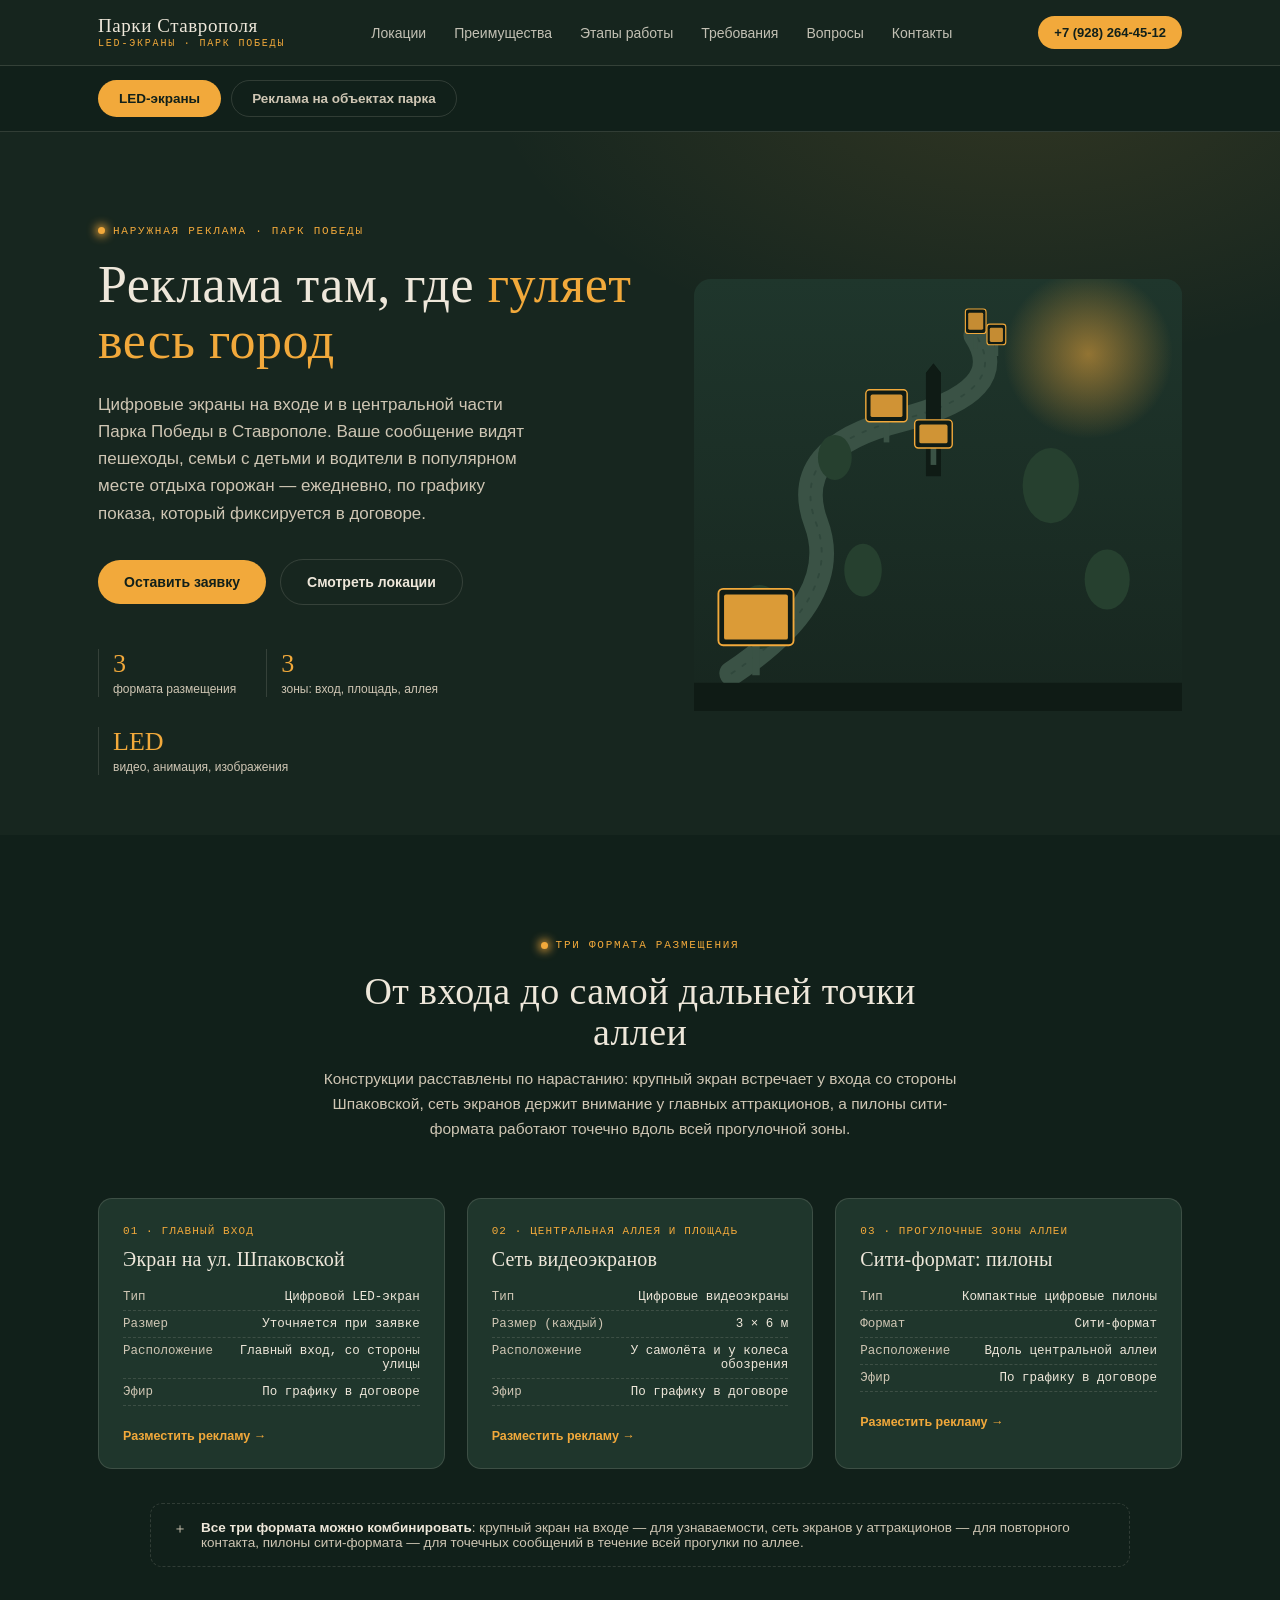
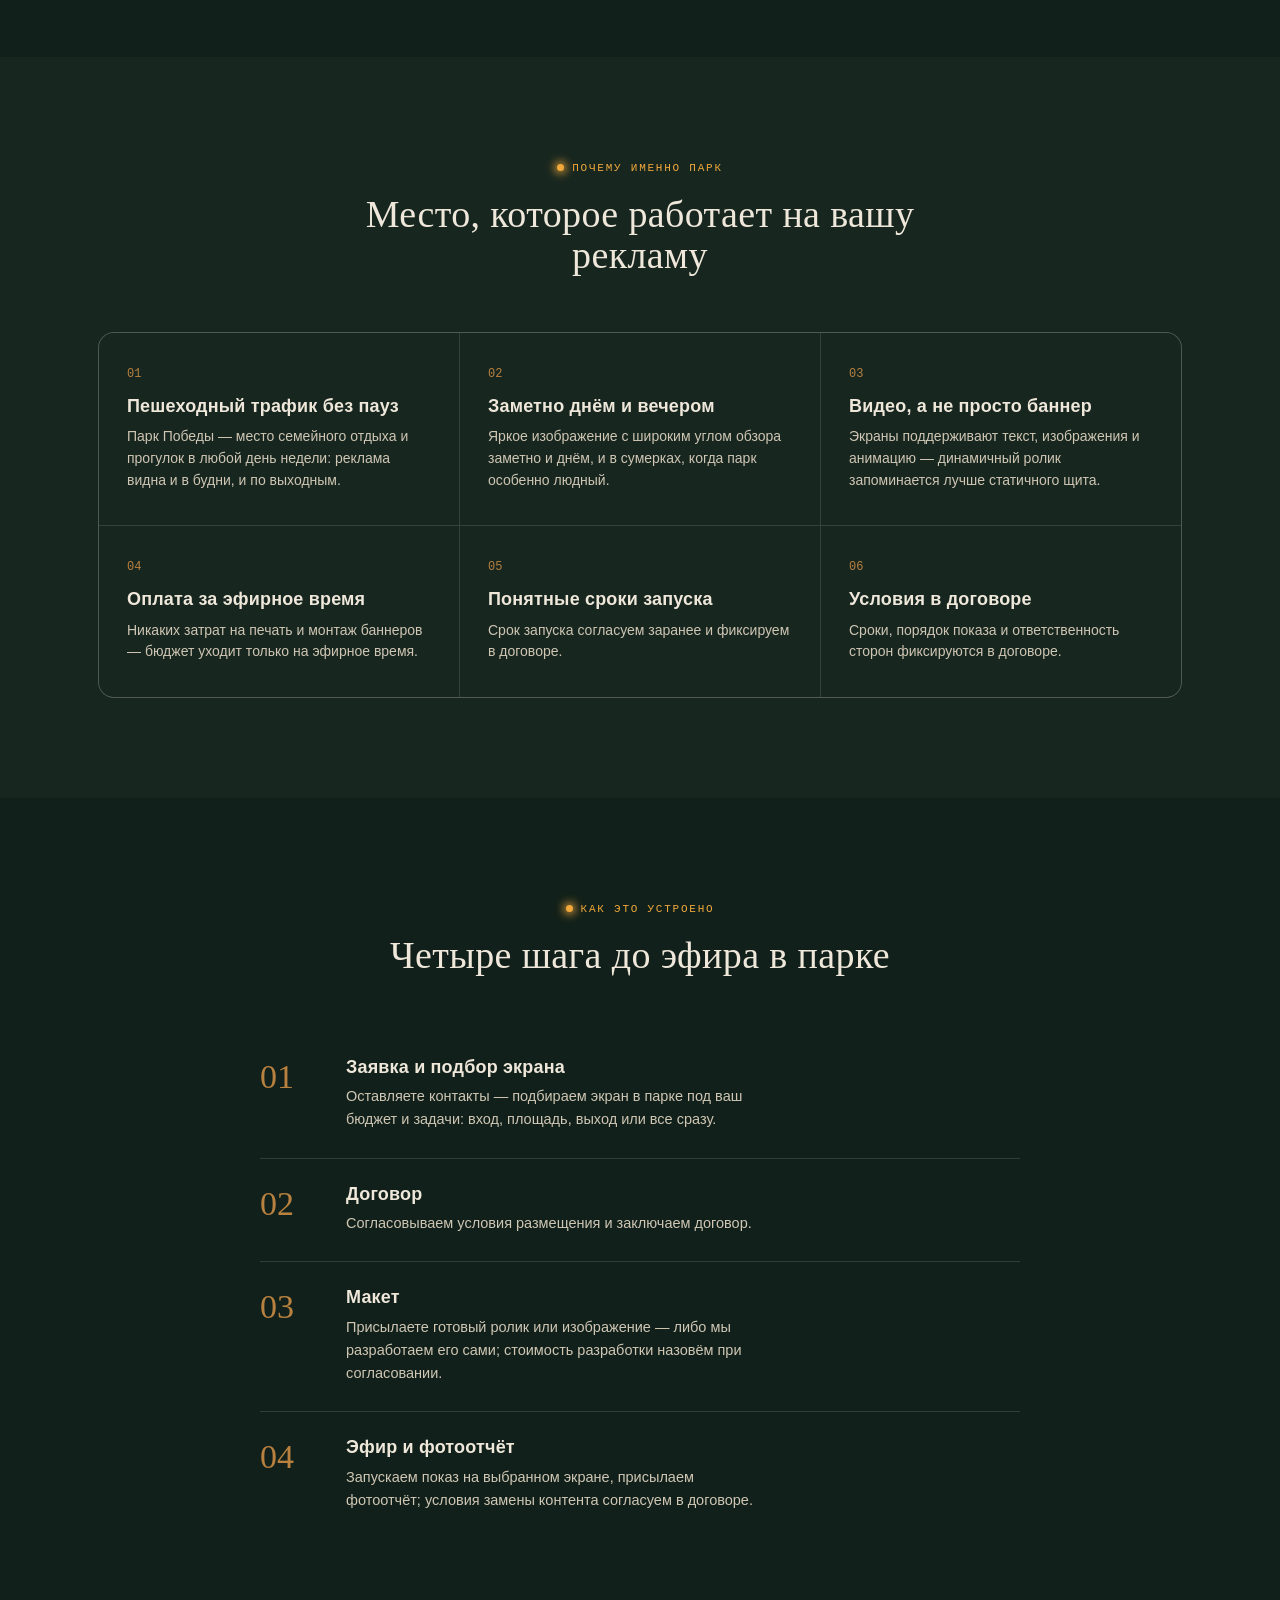
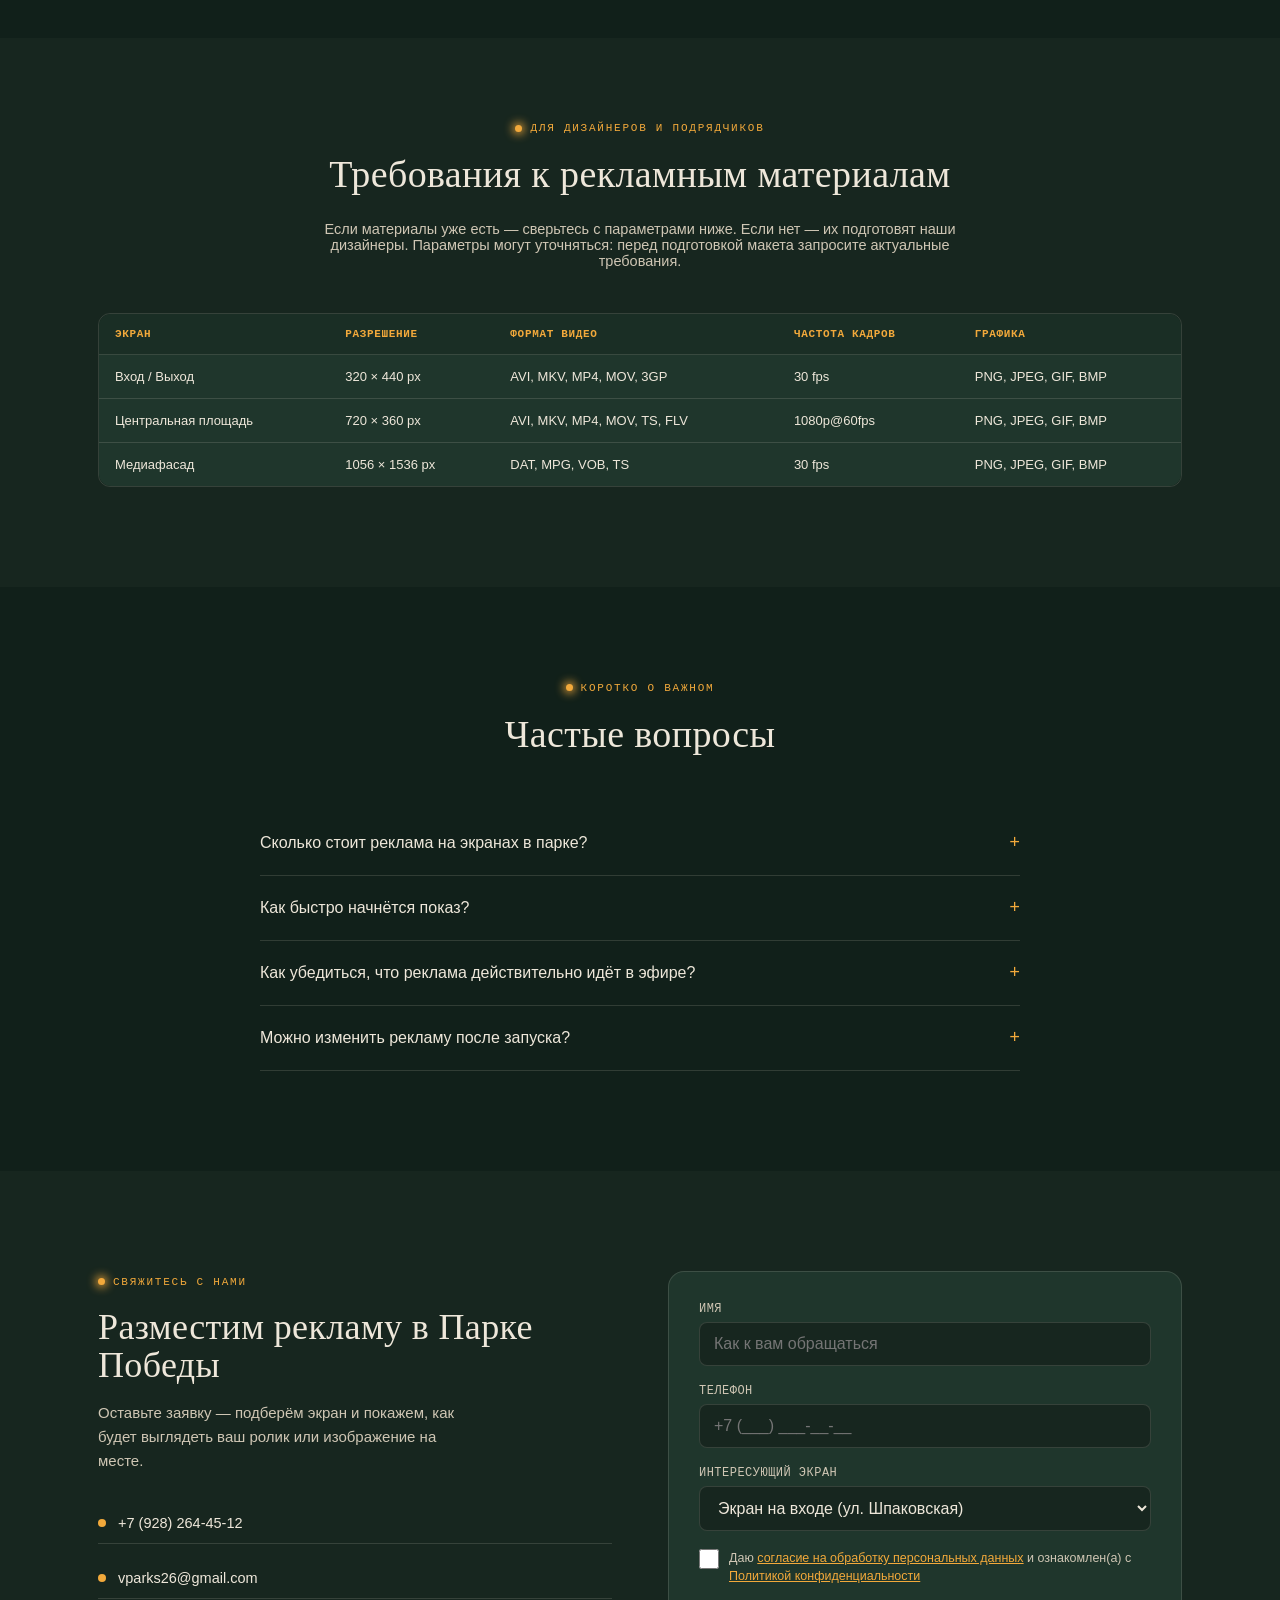
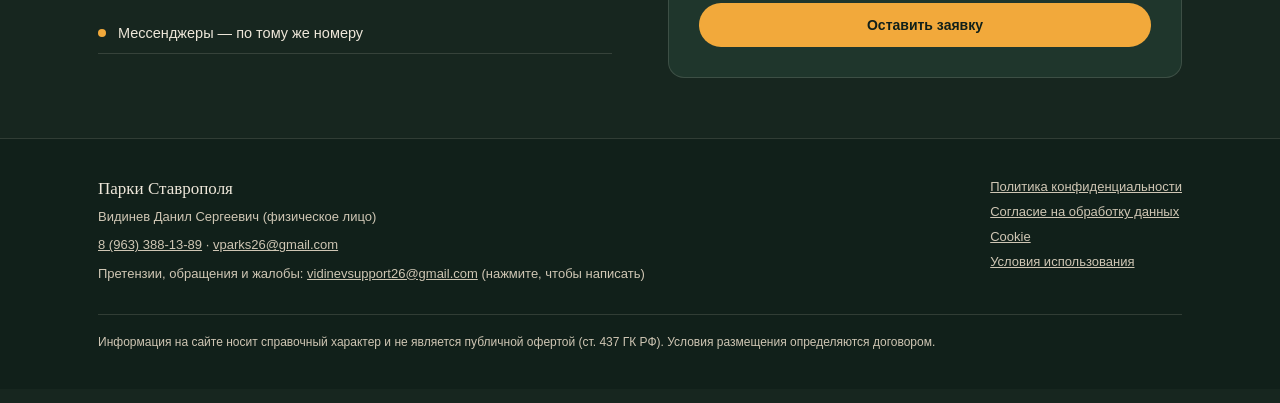
==== commit 84942288: "Add files via upload" ====
--- a/index.html
+++ b/index.html
@@ -656,7 +656,7 @@
 
 <footer class="site-footer"><div class="wrap">
   <div class="foot-grid">
-    <div><b>Парки Ставрополя</b><p>Видинев Данил Сергеевич (физическое лицо)</p><p><a href="tel:+79282644512">+7 (928) 264-45-12</a> · <a href="mailto:vparks26@gmail.com">vparks26@gmail.com</a></p><p>Претензии, обращения и жалобы: <a href="mailto:vidinevsupport26@gmail.com" data-open-claim>vidinevsupport26@gmail.com</a> (нажмите, чтобы написать)</p></div>
+    <div><b>Парки Ставрополя</b><p>Видинев Данил Сергеевич (физическое лицо)</p><p><a href="tel:+79633881389">8 (963) 388-13-89</a> · <a href="mailto:vparks26@gmail.com">vparks26@gmail.com</a></p><p>Претензии, обращения и жалобы: <a href="mailto:vidinevsupport26@gmail.com" data-open-claim>vidinevsupport26@gmail.com</a> (нажмите, чтобы написать)</p></div>
     <div class="foot-links"><a href="privacy.html">Политика конфиденциальности</a><a href="consent.html">Согласие на обработку данных</a><a href="cookies.html">Cookie</a><a href="terms.html">Условия использования</a></div>
   </div>
   <p class="foot-note">Информация на сайте носит справочный характер и не является публичной офертой (ст. 437 ГК РФ). Условия размещения определяются договором.</p>
